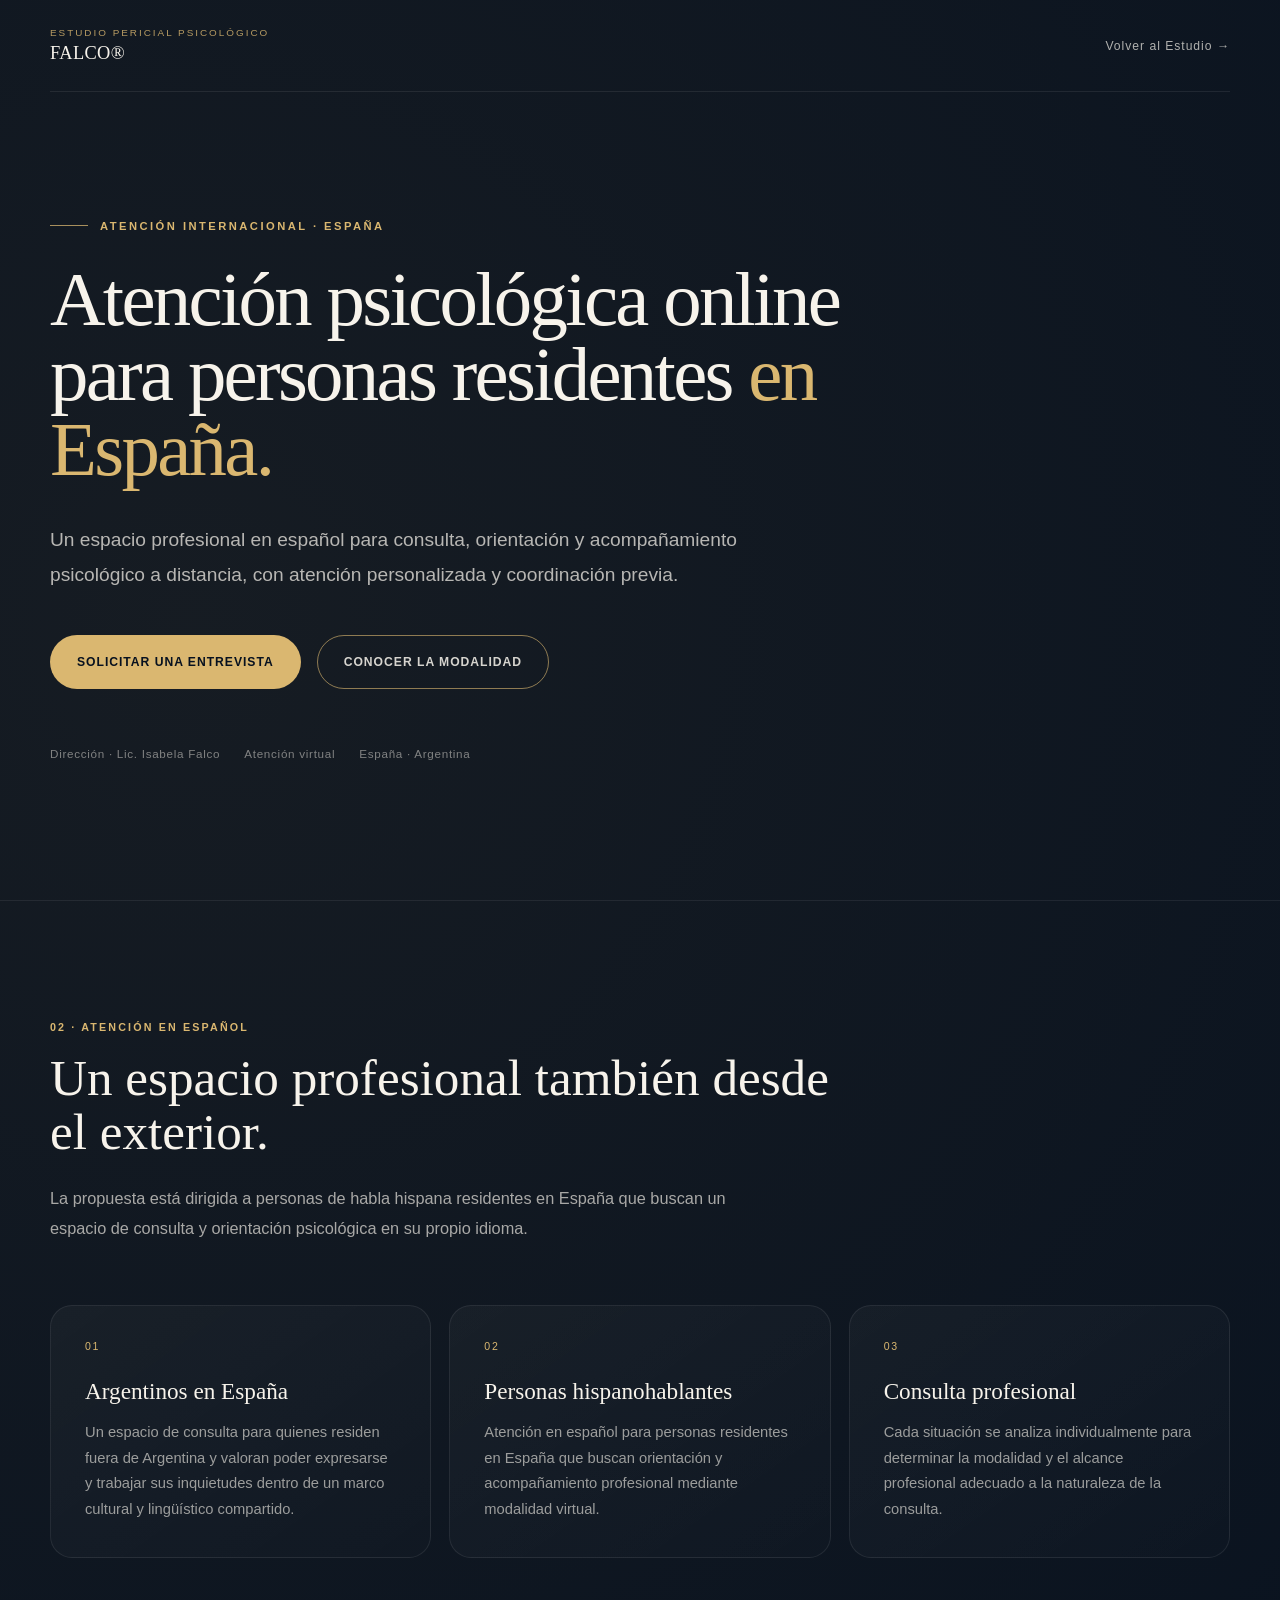
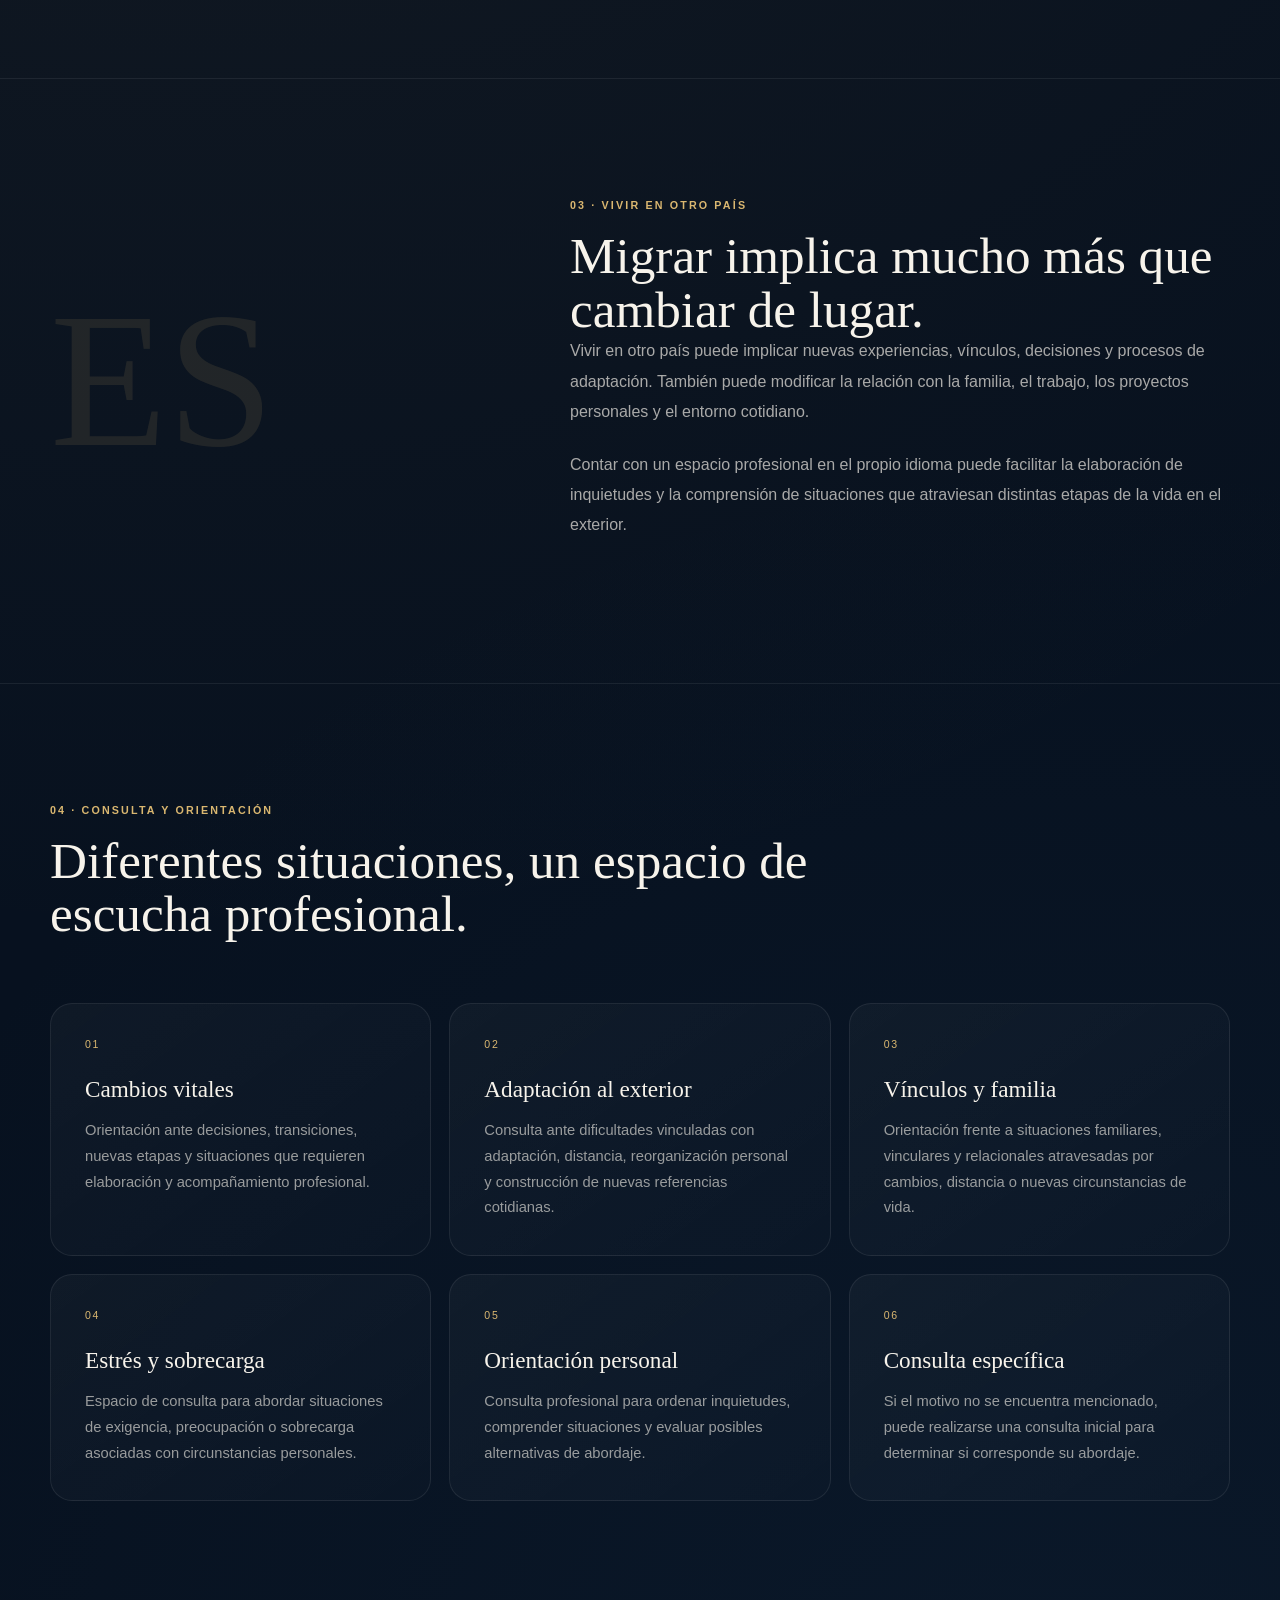
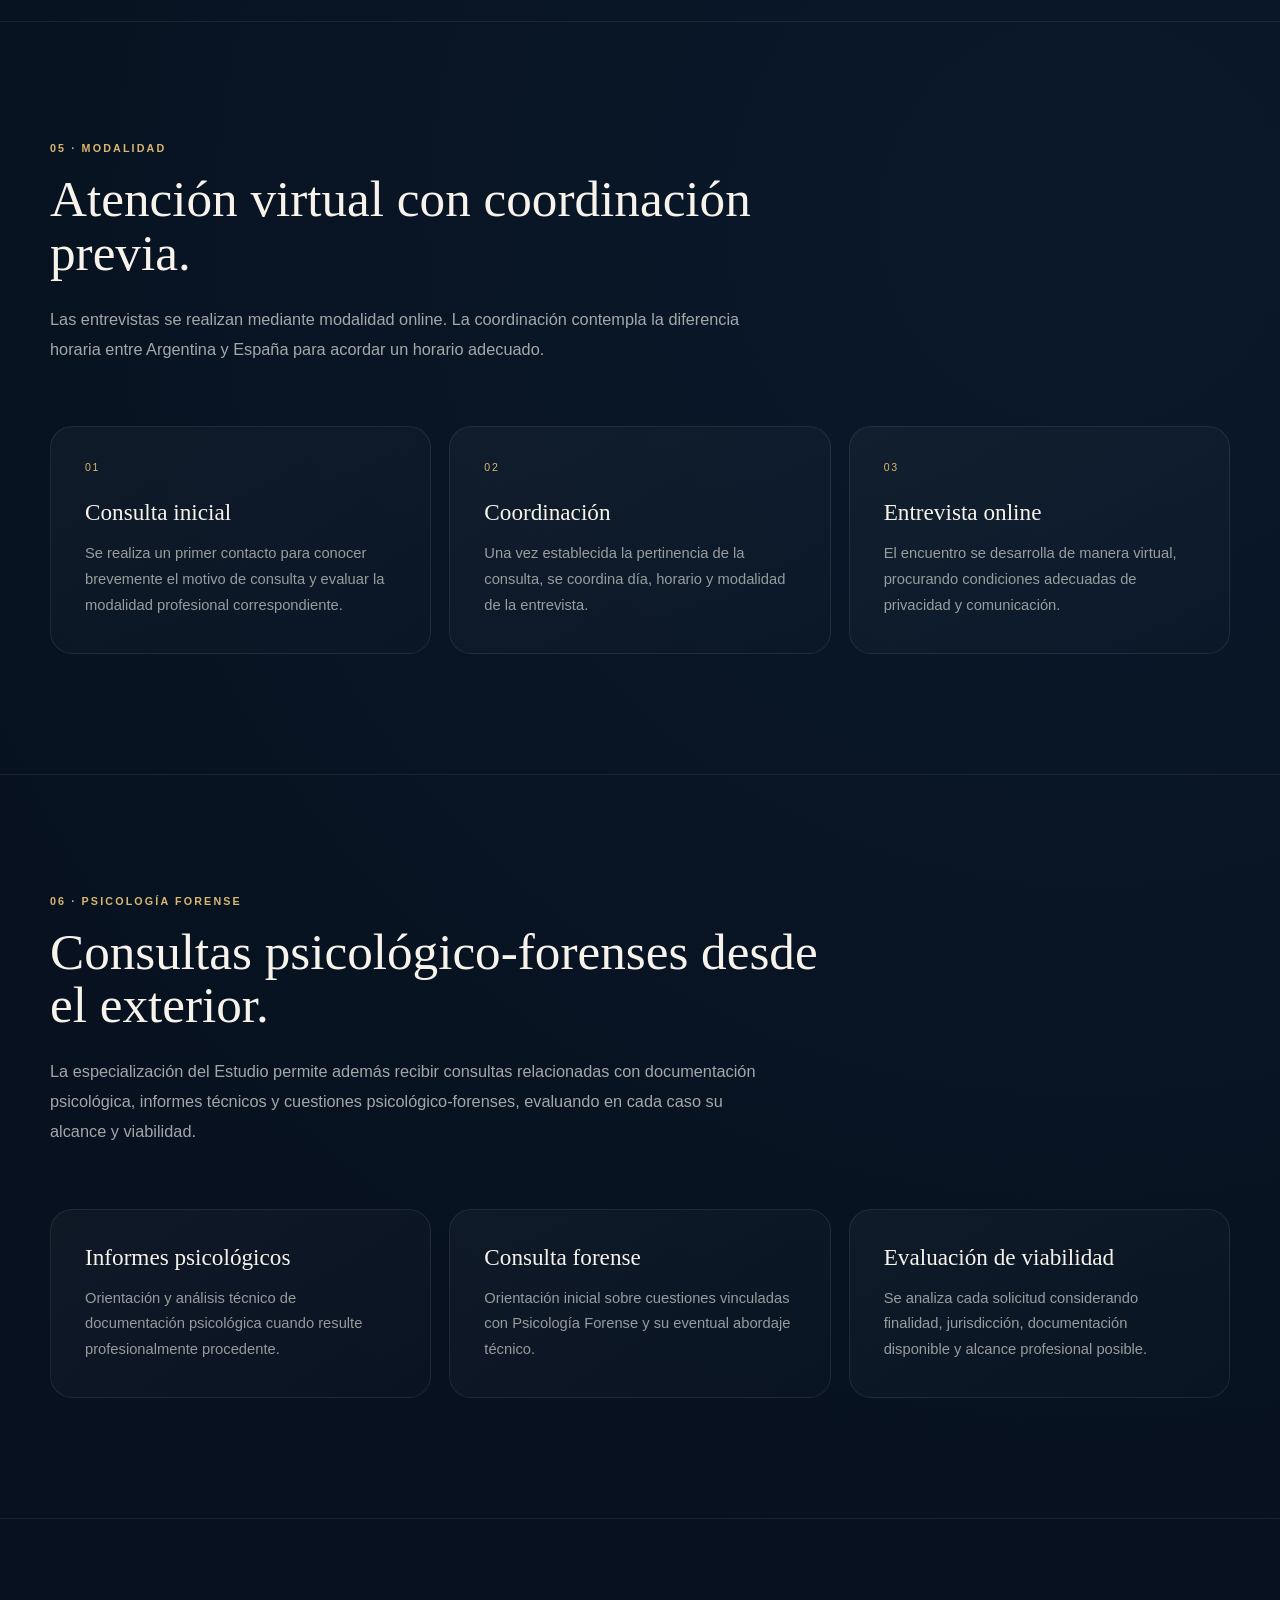
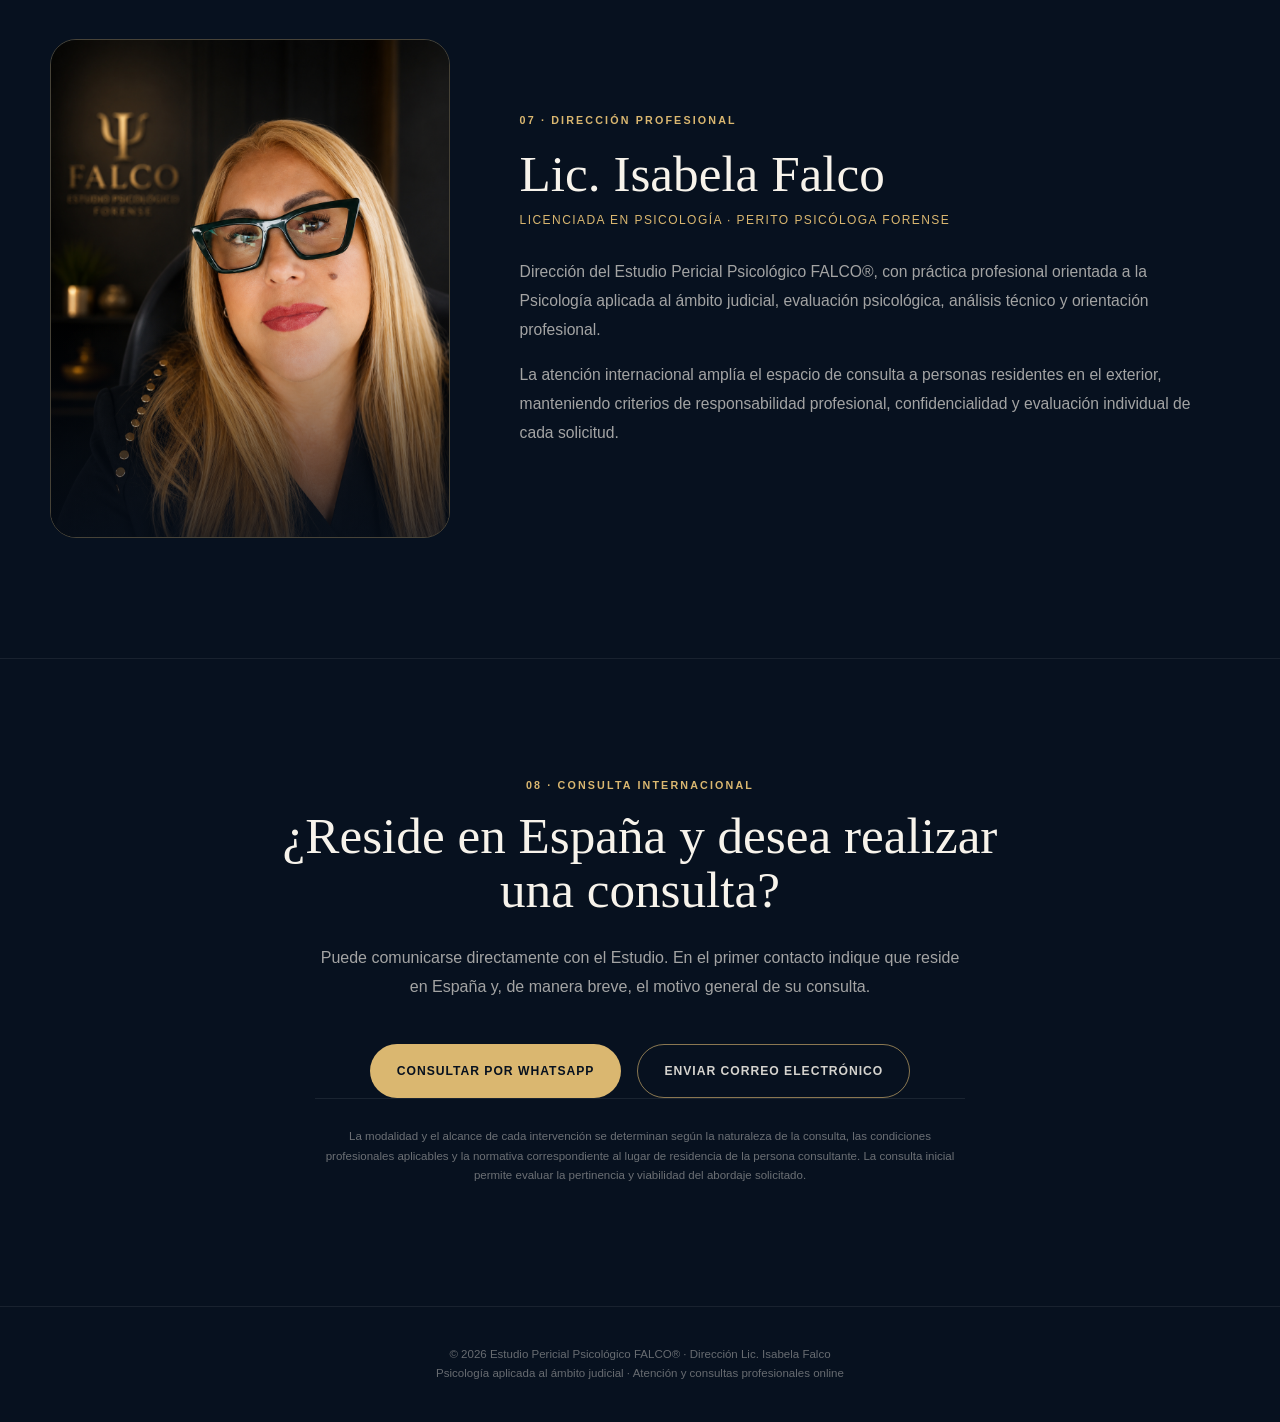
==== atencion-psicologica-online-espana.html @ bea9ab1d "Agrega landing de atencion psicologica online para España" ====
<!DOCTYPE html>
<html lang="es">
<head>

  <meta charset="UTF-8">

  <meta
    name="viewport"
    content="width=device-width, initial-scale=1.0"
  >

  <!-- =====================================================
       SEO · ATENCIÓN INTERNACIONAL ESPAÑA
  ====================================================== -->

  <title>
    Atención Psicológica Online en España | FALCO®
  </title>

  <meta
    name="description"
    content="Atención psicológica online en español para personas residentes en España. Consulta, orientación y acompañamiento profesional a distancia. Estudio Pericial Psicológico FALCO®."
  >

  <meta
    name="robots"
    content="index, follow"
  >

  <meta
    name="author"
    content="Estudio Pericial Psicológico FALCO®"
  >

  <link
    rel="canonical"
    href="https://estudiopericialpsicologico.com.ar/atencion-psicologica-online-espana.html"
  >

  <meta
    name="theme-color"
    content="#07111f"
  >


  <!-- =====================================================
       OPEN GRAPH
  ====================================================== -->

  <meta
    property="og:type"
    content="website"
  >

  <meta
    property="og:locale"
    content="es_ES"
  >

  <meta
    property="og:site_name"
    content="Estudio Pericial Psicológico FALCO®"
  >

  <meta
    property="og:title"
    content="Atención Psicológica Online en España | FALCO®"
  >

  <meta
    property="og:description"
    content="Consulta, orientación y acompañamiento psicológico online en español para personas residentes en España."
  >

  <meta
    property="og:url"
    content="https://estudiopericialpsicologico.com.ar/atencion-psicologica-online-espana.html"
  >

  <meta
    property="og:image"
    content="https://estudiopericialpsicologico.com.ar/assets/og-falco.png"
  >


  <!-- =====================================================
       FAVICON
  ====================================================== -->

  <link
    rel="icon"
    type="image/svg+xml"
    href="./favicon.svg?v=2"
  >


  <!-- =====================================================
       ESTILOS GENERALES DEL ESTUDIO
  ====================================================== -->

  <link
    rel="stylesheet"
    href="./css/estudio-falco.css"
  >


  <!-- =====================================================
       ESTILOS EXCLUSIVOS · ESPAÑA
       Luego podremos separarlos en CSS propio.
  ====================================================== -->

  <style>

    .ef-spain {
      min-height: 100vh;
      background:
        radial-gradient(
          circle at 15% 10%,
          rgba(174, 137, 72, 0.09),
          transparent 34%
        ),
        radial-gradient(
          circle at 85% 55%,
          rgba(29, 66, 103, 0.16),
          transparent 38%
        ),
        #07111f;

      color: #f3efe7;
    }


    .ef-spain__container {
      width: min(1180px, calc(100% - 80px));
      margin-inline: auto;
    }


    /* =====================================================
       NAVEGACIÓN
    ====================================================== */

    .ef-spain__nav {
      position: relative;
      z-index: 20;

      display: flex;
      align-items: center;
      justify-content: space-between;

      min-height: 92px;

      border-bottom: 1px solid rgba(255,255,255,0.08);
    }


    .ef-spain__brand {
      text-decoration: none;
      color: inherit;
    }


    .ef-spain__brand-small {
      display: block;

      margin-bottom: 5px;

      font-size: 0.62rem;
      letter-spacing: 0.2em;
      text-transform: uppercase;

      color: rgba(218,183,112,0.82);
    }


    .ef-spain__brand-name {
      font-family: "Playfair Display", Georgia, serif;
      font-size: 1.15rem;
      letter-spacing: 0.02em;

      color: #f7f3eb;
    }


    .ef-spain__back {
      font-size: 0.76rem;
      letter-spacing: 0.08em;
      text-decoration: none;

      color: rgba(247,243,235,0.7);

      transition: color 250ms ease;
    }


    .ef-spain__back:hover {
      color: #dab770;
    }


    /* =====================================================
       HERO
    ====================================================== */

    .ef-spain__hero {
      position: relative;

      display: flex;
      align-items: center;

      min-height: calc(100vh - 92px);

      padding: 90px 0 110px;

      overflow: hidden;
    }


    .ef-spain__hero-content {
      position: relative;
      z-index: 3;

      max-width: 880px;
    }


    .ef-spain__eyebrow {
      display: inline-flex;
      align-items: center;
      gap: 12px;

      margin-bottom: 30px;

      font-size: 0.7rem;
      font-weight: 600;
      letter-spacing: 0.22em;
      text-transform: uppercase;

      color: #dab770;
    }


    .ef-spain__eyebrow::before {
      content: "";

      width: 38px;
      height: 1px;

      background: rgba(218,183,112,0.75);
    }


    .ef-spain__hero h1 {
      max-width: 900px;

      margin: 0;

      font-family: "Playfair Display", Georgia, serif;
      font-size: clamp(3rem, 6vw, 6.3rem);
      font-weight: 400;
      line-height: 0.98;
      letter-spacing: -0.035em;

      color: #f7f3eb;
    }


    .ef-spain__hero h1 span {
      color: #dab770;
    }


    .ef-spain__lead {
      max-width: 690px;

      margin: 34px 0 0;

      font-size: clamp(1rem, 1.5vw, 1.2rem);
      line-height: 1.85;

      color: rgba(247,243,235,0.72);
    }


    .ef-spain__actions {
      display: flex;
      flex-wrap: wrap;
      gap: 16px;

      margin-top: 42px;
    }


    .ef-spain__button {
      display: inline-flex;
      align-items: center;
      justify-content: center;

      min-height: 54px;
      padding: 0 26px;

      border: 1px solid rgba(218,183,112,0.62);
      border-radius: 999px;

      text-decoration: none;

      font-size: 0.76rem;
      font-weight: 600;
      letter-spacing: 0.08em;
      text-transform: uppercase;

      color: #07111f;
      background: #dab770;

      transition:
        transform 250ms ease,
        background 250ms ease;
    }


    .ef-spain__button:hover {
      transform: translateY(-2px);
      background: #e5c98f;
    }


    .ef-spain__button--secondary {
      color: rgba(247,243,235,0.86);
      background: transparent;
    }


    .ef-spain__button--secondary:hover {
      color: #07111f;
      background: #dab770;
    }


    .ef-spain__hero-meta {
      display: flex;
      flex-wrap: wrap;
      gap: 24px;

      margin-top: 58px;

      font-size: 0.73rem;
      letter-spacing: 0.06em;

      color: rgba(247,243,235,0.48);
    }


    /* =====================================================
       SECCIONES
    ====================================================== */

    .ef-spain__section {
      padding: 120px 0;

      border-top: 1px solid rgba(255,255,255,0.07);
    }


    .ef-spain__section-head {
      max-width: 790px;

      margin-bottom: 62px;
    }


    .ef-spain__number {
      display: block;

      margin-bottom: 18px;

      font-size: 0.67rem;
      font-weight: 600;
      letter-spacing: 0.2em;

      color: #dab770;
    }


    .ef-spain__section h2 {
      margin: 0;

      font-family: "Playfair Display", Georgia, serif;
      font-size: clamp(2.2rem, 4vw, 4.4rem);
      font-weight: 400;
      line-height: 1.05;

      color: #f7f3eb;
    }


    .ef-spain__section-intro {
      max-width: 720px;

      margin-top: 24px;

      font-size: 1.02rem;
      line-height: 1.85;

      color: rgba(247,243,235,0.66);
    }


    /* =====================================================
       TARJETAS
    ====================================================== */

    .ef-spain__grid {
      display: grid;
      grid-template-columns: repeat(3, 1fr);
      gap: 18px;
    }


    .ef-spain__card {
      padding: 34px;

      border: 1px solid rgba(255,255,255,0.08);
      border-radius: 22px;

      background:
        linear-gradient(
          145deg,
          rgba(255,255,255,0.035),
          rgba(255,255,255,0.012)
        );
    }


    .ef-spain__card-index {
      display: block;

      margin-bottom: 26px;

      font-size: 0.66rem;
      letter-spacing: 0.16em;

      color: #dab770;
    }


    .ef-spain__card h3 {
      margin: 0 0 15px;

      font-family: "Playfair Display", Georgia, serif;
      font-size: 1.45rem;
      font-weight: 400;

      color: #f7f3eb;
    }


    .ef-spain__card p {
      margin: 0;

      font-size: 0.92rem;
      line-height: 1.75;

      color: rgba(247,243,235,0.6);
    }


    /* =====================================================
       BLOQUE MIGRACIÓN
    ====================================================== */

    .ef-spain__migration {
      display: grid;
      grid-template-columns: 0.8fr 1.2fr;
      gap: 80px;
      align-items: center;
    }


    .ef-spain__migration-mark {
      font-family: "Playfair Display", Georgia, serif;
      font-size: clamp(6rem, 15vw, 13rem);
      line-height: 0.8;

      color: rgba(218,183,112,0.11);
    }


    .ef-spain__migration-copy p {
      margin: 0 0 22px;

      font-size: 1rem;
      line-height: 1.9;

      color: rgba(247,243,235,0.67);
    }


    /* =====================================================
       DIRECCIÓN
    ====================================================== */

    .ef-spain__direction {
      display: grid;
      grid-template-columns: minmax(280px, 0.72fr) 1.28fr;
      gap: 70px;
      align-items: center;
    }


    .ef-spain__photo {
      position: relative;

      aspect-ratio: 4 / 5;

      margin: 0;

      overflow: hidden;

      border: 1px solid rgba(218,183,112,0.3);
      border-radius: 26px;
    }


    .ef-spain__photo img {
      width: 100%;
      height: 100%;

      display: block;

      object-fit: cover;
      object-position: center 30%;
    }


    .ef-spain__photo::after {
      content: "";

      position: absolute;
      inset: 0;

      background:
        linear-gradient(
          180deg,
          transparent 55%,
          rgba(7,17,31,0.7) 100%
        );

      pointer-events: none;
    }


    .ef-spain__direction-copy h3 {
      margin: 0 0 10px;

      font-family: "Playfair Display", Georgia, serif;
      font-size: clamp(2.1rem, 4vw, 3.8rem);
      font-weight: 400;

      color: #f7f3eb;
    }


    .ef-spain__role {
      margin-bottom: 30px;

      font-size: 0.75rem;
      letter-spacing: 0.12em;
      text-transform: uppercase;

      color: #dab770;
    }


    .ef-spain__direction-copy p {
      max-width: 680px;

      font-size: 0.98rem;
      line-height: 1.85;

      color: rgba(247,243,235,0.65);
    }


    /* =====================================================
       CONSULTA
    ====================================================== */

    .ef-spain__contact {
      text-align: center;
    }


    .ef-spain__contact-inner {
      max-width: 800px;
      margin-inline: auto;
    }


    .ef-spain__contact h2 {
      margin-bottom: 26px;
    }


    .ef-spain__contact p {
      max-width: 650px;

      margin: 0 auto;

      font-size: 1rem;
      line-height: 1.85;

      color: rgba(247,243,235,0.65);
    }


    .ef-spain__contact .ef-spain__actions {
      justify-content: center;
    }


    .ef-spain__notice {
      max-width: 760px;

      margin: 60px auto 0;
      padding-top: 28px;

      border-top: 1px solid rgba(255,255,255,0.08);

      font-size: 0.72rem !important;
      line-height: 1.7 !important;

      color: rgba(247,243,235,0.42) !important;
    }


    /* =====================================================
       FOOTER
    ====================================================== */

    .ef-spain__footer {
      padding: 38px 0;

      border-top: 1px solid rgba(255,255,255,0.07);

      text-align: center;

      font-size: 0.72rem;
      line-height: 1.7;

      color: rgba(247,243,235,0.4);
    }


    /* =====================================================
       RESPONSIVE
    ====================================================== */

    @media (max-width: 900px) {

      .ef-spain__container {
        width: min(100% - 42px, 1180px);
      }


      .ef-spain__grid {
        grid-template-columns: 1fr;
      }


      .ef-spain__migration,
      .ef-spain__direction {
        grid-template-columns: 1fr;
        gap: 44px;
      }


      .ef-spain__migration-mark {
        display: none;
      }


      .ef-spain__photo {
        width: min(100%, 480px);
      }

    }


    @media (max-width: 600px) {

      .ef-spain__container {
        width: min(100% - 30px, 1180px);
      }


      .ef-spain__nav {
        min-height: 78px;
      }


      .ef-spain__brand-small {
        font-size: 0.52rem;
      }


      .ef-spain__brand-name {
        font-size: 0.92rem;
      }


      .ef-spain__back {
        font-size: 0.66rem;
      }


      .ef-spain__hero {
        min-height: auto;
        padding: 90px 0 100px;
      }


      .ef-spain__hero h1 {
        font-size: clamp(2.8rem, 14vw, 4.6rem);
      }


      .ef-spain__section {
        padding: 90px 0;
      }


      .ef-spain__card {
        padding: 28px;
      }


      .ef-spain__actions {
        flex-direction: column;
      }


      .ef-spain__button {
        width: 100%;
      }

    }

  </style>

</head>


<body>

<div class="ef-spain">


  <!-- =====================================================
       NAVEGACIÓN
  ====================================================== -->

  <div class="ef-spain__container">

    <nav
      class="ef-spain__nav"
      aria-label="Navegación atención internacional España"
    >

      <a
        href="./index.html"
        class="ef-spain__brand"
      >
        <span class="ef-spain__brand-small">
          Estudio Pericial Psicológico
        </span>

        <span class="ef-spain__brand-name">
          FALCO®
        </span>
      </a>


      <a
        href="./index.html"
        class="ef-spain__back"
      >
        Volver al Estudio →
      </a>

    </nav>

  </div>


  <!-- =====================================================
       01 · HERO
  ====================================================== -->

  <header class="ef-spain__hero">

    <div class="ef-spain__container">

      <div class="ef-spain__hero-content">

        <div class="ef-spain__eyebrow">
          Atención internacional · España
        </div>


        <h1>
          Atención psicológica online
          para personas residentes
          <span>en España.</span>
        </h1>


        <p class="ef-spain__lead">
          Un espacio profesional en español para consulta,
          orientación y acompañamiento psicológico a distancia,
          con atención personalizada y coordinación previa.
        </p>


        <div class="ef-spain__actions">

          <a
            href="https://wa.me/5491132049521?text=Hola,%20quisiera%20realizar%20una%20consulta%20por%20atención%20psicológica%20online%20desde%20España."
            target="_blank"
            rel="noopener noreferrer"
            class="ef-spain__button"
          >
            Solicitar una entrevista
          </a>


          <a
            href="#modalidad"
            class="ef-spain__button ef-spain__button--secondary"
          >
            Conocer la modalidad
          </a>

        </div>


        <div class="ef-spain__hero-meta">

          <span>
            Dirección · Lic. Isabela Falco
          </span>

          <span>
            Atención virtual
          </span>

          <span>
            España · Argentina
          </span>

        </div>

      </div>

    </div>

  </header>


  <!-- =====================================================
       02 · A QUIÉN ESTÁ DIRIGIDO
  ====================================================== -->

  <section class="ef-spain__section">

    <div class="ef-spain__container">

      <div class="ef-spain__section-head">

        <span class="ef-spain__number">
          02 · ATENCIÓN EN ESPAÑOL
        </span>

        <h2>
          Un espacio profesional
          también desde el exterior.
        </h2>

        <p class="ef-spain__section-intro">
          La propuesta está dirigida a personas de habla hispana
          residentes en España que buscan un espacio de consulta
          y orientación psicológica en su propio idioma.
        </p>

      </div>


      <div class="ef-spain__grid">

        <article class="ef-spain__card">

          <span class="ef-spain__card-index">
            01
          </span>

          <h3>
            Argentinos en España
          </h3>

          <p>
            Un espacio de consulta para quienes residen fuera
            de Argentina y valoran poder expresarse y trabajar
            sus inquietudes dentro de un marco cultural y
            lingüístico compartido.
          </p>

        </article>


        <article class="ef-spain__card">

          <span class="ef-spain__card-index">
            02
          </span>

          <h3>
            Personas hispanohablantes
          </h3>

          <p>
            Atención en español para personas residentes
            en España que buscan orientación y acompañamiento
            profesional mediante modalidad virtual.
          </p>

        </article>


        <article class="ef-spain__card">

          <span class="ef-spain__card-index">
            03
          </span>

          <h3>
            Consulta profesional
          </h3>

          <p>
            Cada situación se analiza individualmente para
            determinar la modalidad y el alcance profesional
            adecuado a la naturaleza de la consulta.
          </p>

        </article>

      </div>

    </div>

  </section>


  <!-- =====================================================
       03 · MIGRACIÓN Y CAMBIOS VITALES
  ====================================================== -->

  <section class="ef-spain__section">

    <div class="ef-spain__container">

      <div class="ef-spain__migration">

        <div
          class="ef-spain__migration-mark"
          aria-hidden="true"
        >
          ES
        </div>


        <div class="ef-spain__migration-copy">

          <span class="ef-spain__number">
            03 · VIVIR EN OTRO PAÍS
          </span>

          <h2>
            Migrar implica
            mucho más que cambiar de lugar.
          </h2>

          <p>
            Vivir en otro país puede implicar nuevas experiencias,
            vínculos, decisiones y procesos de adaptación.
            También puede modificar la relación con la familia,
            el trabajo, los proyectos personales y el entorno cotidiano.
          </p>

          <p>
            Contar con un espacio profesional en el propio idioma
            puede facilitar la elaboración de inquietudes y la
            comprensión de situaciones que atraviesan distintas
            etapas de la vida en el exterior.
          </p>

        </div>

      </div>

    </div>

  </section>


  <!-- =====================================================
       04 · MOTIVOS DE CONSULTA
  ====================================================== -->

  <section class="ef-spain__section">

    <div class="ef-spain__container">

      <div class="ef-spain__section-head">

        <span class="ef-spain__number">
          04 · CONSULTA Y ORIENTACIÓN
        </span>

        <h2>
          Diferentes situaciones,
          un espacio de escucha profesional.
        </h2>

      </div>


      <div class="ef-spain__grid">

        <article class="ef-spain__card">
          <span class="ef-spain__card-index">01</span>

          <h3>
            Cambios vitales
          </h3>

          <p>
            Orientación ante decisiones, transiciones,
            nuevas etapas y situaciones que requieren
            elaboración y acompañamiento profesional.
          </p>
        </article>


        <article class="ef-spain__card">
          <span class="ef-spain__card-index">02</span>

          <h3>
            Adaptación al exterior
          </h3>

          <p>
            Consulta ante dificultades vinculadas con
            adaptación, distancia, reorganización personal
            y construcción de nuevas referencias cotidianas.
          </p>
        </article>


        <article class="ef-spain__card">
          <span class="ef-spain__card-index">03</span>

          <h3>
            Vínculos y familia
          </h3>

          <p>
            Orientación frente a situaciones familiares,
            vinculares y relacionales atravesadas por cambios,
            distancia o nuevas circunstancias de vida.
          </p>
        </article>


        <article class="ef-spain__card">
          <span class="ef-spain__card-index">04</span>

          <h3>
            Estrés y sobrecarga
          </h3>

          <p>
            Espacio de consulta para abordar situaciones
            de exigencia, preocupación o sobrecarga
            asociadas con circunstancias personales.
          </p>
        </article>


        <article class="ef-spain__card">
          <span class="ef-spain__card-index">05</span>

          <h3>
            Orientación personal
          </h3>

          <p>
            Consulta profesional para ordenar inquietudes,
            comprender situaciones y evaluar posibles
            alternativas de abordaje.
          </p>
        </article>


        <article class="ef-spain__card">
          <span class="ef-spain__card-index">06</span>

          <h3>
            Consulta específica
          </h3>

          <p>
            Si el motivo no se encuentra mencionado,
            puede realizarse una consulta inicial para
            determinar si corresponde su abordaje.
          </p>
        </article>

      </div>

    </div>

  </section>


  <!-- =====================================================
       05 · MODALIDAD
  ====================================================== -->

  <section
    class="ef-spain__section"
    id="modalidad"
  >

    <div class="ef-spain__container">

      <div class="ef-spain__section-head">

        <span class="ef-spain__number">
          05 · MODALIDAD
        </span>

        <h2>
          Atención virtual
          con coordinación previa.
        </h2>

        <p class="ef-spain__section-intro">
          Las entrevistas se realizan mediante modalidad online.
          La coordinación contempla la diferencia horaria entre
          Argentina y España para acordar un horario adecuado.
        </p>

      </div>


      <div class="ef-spain__grid">

        <article class="ef-spain__card">

          <span class="ef-spain__card-index">
            01
          </span>

          <h3>
            Consulta inicial
          </h3>

          <p>
            Se realiza un primer contacto para conocer
            brevemente el motivo de consulta y evaluar
            la modalidad profesional correspondiente.
          </p>

        </article>


        <article class="ef-spain__card">

          <span class="ef-spain__card-index">
            02
          </span>

          <h3>
            Coordinación
          </h3>

          <p>
            Una vez establecida la pertinencia de la consulta,
            se coordina día, horario y modalidad de la entrevista.
          </p>

        </article>


        <article class="ef-spain__card">

          <span class="ef-spain__card-index">
            03
          </span>

          <h3>
            Entrevista online
          </h3>

          <p>
            El encuentro se desarrolla de manera virtual,
            procurando condiciones adecuadas de privacidad
            y comunicación.
          </p>

        </article>

      </div>

    </div>

  </section>


  <!-- =====================================================
       06 · PSICOLOGÍA FORENSE
  ====================================================== -->

  <section class="ef-spain__section">

    <div class="ef-spain__container">

      <div class="ef-spain__section-head">

        <span class="ef-spain__number">
          06 · PSICOLOGÍA FORENSE
        </span>

        <h2>
          Consultas psicológico-forenses
          desde el exterior.
        </h2>

        <p class="ef-spain__section-intro">
          La especialización del Estudio permite además recibir
          consultas relacionadas con documentación psicológica,
          informes técnicos y cuestiones psicológico-forenses,
          evaluando en cada caso su alcance y viabilidad.
        </p>

      </div>


      <div class="ef-spain__grid">

        <article class="ef-spain__card">
          <h3>
            Informes psicológicos
          </h3>

          <p>
            Orientación y análisis técnico de documentación
            psicológica cuando resulte profesionalmente procedente.
          </p>
        </article>


        <article class="ef-spain__card">
          <h3>
            Consulta forense
          </h3>

          <p>
            Orientación inicial sobre cuestiones vinculadas
            con Psicología Forense y su eventual abordaje técnico.
          </p>
        </article>


        <article class="ef-spain__card">
          <h3>
            Evaluación de viabilidad
          </h3>

          <p>
            Se analiza cada solicitud considerando finalidad,
            jurisdicción, documentación disponible y alcance
            profesional posible.
          </p>
        </article>

      </div>

    </div>

  </section>


  <!-- =====================================================
       07 · DIRECCIÓN
  ====================================================== -->

  <section class="ef-spain__section">

    <div class="ef-spain__container">

      <div class="ef-spain__direction">

        <figure class="ef-spain__photo">

          <img
            src="./assets/isabela-falco-direccion.jpg"
            alt="Lic. Isabela Falco, Dirección del Estudio Pericial Psicológico FALCO"
            loading="lazy"
            decoding="async"
          >

        </figure>


        <div class="ef-spain__direction-copy">

          <span class="ef-spain__number">
            07 · DIRECCIÓN PROFESIONAL
          </span>

          <h3>
            Lic. Isabela Falco
          </h3>

          <div class="ef-spain__role">
            Licenciada en Psicología · Perito Psicóloga Forense
          </div>

          <p>
            Dirección del Estudio Pericial Psicológico FALCO®,
            con práctica profesional orientada a la Psicología
            aplicada al ámbito judicial, evaluación psicológica,
            análisis técnico y orientación profesional.
          </p>

          <p>
            La atención internacional amplía el espacio de consulta
            a personas residentes en el exterior, manteniendo
            criterios de responsabilidad profesional, confidencialidad
            y evaluación individual de cada solicitud.
          </p>

        </div>

      </div>

    </div>

  </section>


  <!-- =====================================================
       08 · CONTACTO
  ====================================================== -->

  <section class="ef-spain__section ef-spain__contact">

    <div class="ef-spain__container">

      <div class="ef-spain__contact-inner">

        <span class="ef-spain__number">
          08 · CONSULTA INTERNACIONAL
        </span>

        <h2>
          ¿Reside en España
          y desea realizar una consulta?
        </h2>

        <p>
          Puede comunicarse directamente con el Estudio.
          En el primer contacto indique que reside en España
          y, de manera breve, el motivo general de su consulta.
        </p>


        <div class="ef-spain__actions">

          <a
            href="https://wa.me/5491132049521?text=Hola,%20resido%20en%20España%20y%20quisiera%20realizar%20una%20consulta."
            target="_blank"
            rel="noopener noreferrer"
            class="ef-spain__button"
          >
            Consultar por WhatsApp
          </a>


          <a
            href="mailto:estudiopericialpsicologico@gmail.com?subject=Consulta%20internacional%20desde%20España"
            class="ef-spain__button ef-spain__button--secondary"
          >
            Enviar correo electrónico
          </a>

        </div>


        <p class="ef-spain__notice">
          La modalidad y el alcance de cada intervención se determinan
          según la naturaleza de la consulta, las condiciones profesionales
          aplicables y la normativa correspondiente al lugar de residencia
          de la persona consultante. La consulta inicial permite evaluar
          la pertinencia y viabilidad del abordaje solicitado.
        </p>

      </div>

    </div>

  </section>


  <!-- =====================================================
       FOOTER
  ====================================================== -->

  <footer class="ef-spain__footer">

    <div class="ef-spain__container">

      © 2026 Estudio Pericial Psicológico FALCO® ·
      Dirección Lic. Isabela Falco
      <br>

      Psicología aplicada al ámbito judicial ·
      Atención y consultas profesionales online

    </div>

  </footer>


</div>

</body>
</html>
---- css/estudio-falco.css ----
:root {
    --bg: #07111f;
    --bg-deep: #030811;
    --surface: rgba(255, 255, 255, 0.035);
    --surface-strong: rgba(255, 255, 255, 0.06);
    --text: #f3f4f6;
    --muted: #aab3c2;
    --muted-soft: #7f8a9b;
    --gold: #c8a96b;
    --gold-soft: #e3c98f;
    --line: rgba(200, 169, 107, 0.22);
    --line-soft: rgba(255, 255, 255, 0.08);
    --shadow: 0 24px 70px rgba(0, 0, 0, 0.34);
    --max: 1280px;
    --serif: Georgia, "Times New Roman", serif;
    --sans: Inter, Arial, Helvetica, sans-serif;
  }
  
  * {
    box-sizing: border-box;
  }
  
  html {
    scroll-behavior: smooth;
    background: var(--bg-deep);
  }
  
  body {
    margin: 0;
    min-height: 100%;
    background:
      radial-gradient(circle at top left, rgba(29, 54, 89, 0.25), transparent 34%),
      linear-gradient(180deg, #08121f 0%, #07111f 42%, #040a13 100%);
    color: var(--text);
    font-family: var(--sans);
    overflow-x: hidden;
  }
  
  body.is-menu-open {
    overflow: hidden;
  }
  
  a {
    color: inherit;
    text-decoration: none;
  }
  
  button,
  input,
  textarea,
  select {
    font: inherit;
  }
  
  img {
    display: block;
    max-width: 100%;
  }
  
  /* =========================================================
     HEADER
  ========================================================= */
  
  .ef-header {
    position: fixed;
    inset: 0 0 auto 0;
    z-index: 80;
    display: flex;
    align-items: center;
    justify-content: space-between;
    gap: 24px;
    padding: 24px 40px;
    transition:
      background 0.35s ease,
      border-color 0.35s ease,
      backdrop-filter 0.35s ease;
  }
  
  .ef-header.is-scrolled {
    background: rgba(4, 10, 19, 0.68);
    backdrop-filter: blur(18px);
    border-bottom: 1px solid rgba(255, 255, 255, 0.06);
  }
  
  .ef-brand {
    display: inline-flex;
    flex-direction: column;
    gap: 3px;
  }
  
  .ef-brand__name {
    font-family: var(--serif);
    font-size: 24px;
    letter-spacing: 0.08em;
    color: var(--gold-soft);
  }
  
  .ef-brand__descriptor {
    font-size: 10px;
    letter-spacing: 0.22em;
    text-transform: uppercase;
    color: rgba(255, 255, 255, 0.58);
  }
  
  .ef-header__actions {
    display: flex;
    align-items: center;
    gap: 28px;
  }
  
  .ef-site-link {
    display: inline-flex;
    align-items: center;
    gap: 10px;
    font-size: 13px;
    letter-spacing: 0.08em;
    color: rgba(255, 255, 255, 0.82);
    transition: color 0.25s ease;
  }
  
  .ef-site-link:hover {
    color: var(--gold-soft);
  }
  
  .ef-menu-button {
    border: 0;
    background: transparent;
    color: var(--text);
    display: inline-flex;
    align-items: center;
    gap: 13px;
    cursor: pointer;
    padding: 0;
  }
  
  .ef-menu-button__label {
    font-size: 12px;
    letter-spacing: 0.18em;
    text-transform: uppercase;
  }
  
  .ef-menu-button__icon {
    width: 28px;
    height: 18px;
    display: flex;
    flex-direction: column;
    justify-content: center;
    gap: 7px;
  }
  
  .ef-menu-button__icon span {
    display: block;
    width: 100%;
    height: 1px;
    background: var(--gold-soft);
    transition: transform 0.35s ease, opacity 0.35s ease;
  }
  
  .ef-menu-button[aria-expanded="true"] .ef-menu-button__icon span:first-child {
    transform: translateY(4px) rotate(45deg);
  }
  
  .ef-menu-button[aria-expanded="true"] .ef-menu-button__icon span:last-child {
    transform: translateY(-4px) rotate(-45deg);
  }
  
  /* =========================================================
     FULLSCREEN MENU
  ========================================================= */
  
  .ef-menu {
    position: fixed;
    inset: 0;
    z-index: 70;
    pointer-events: none;
    opacity: 0;
    visibility: hidden;
    transition: opacity 0.35s ease, visibility 0.35s ease;
  }
  
  .ef-menu.is-open {
    pointer-events: auto;
    opacity: 1;
    visibility: visible;
  }
  
  .ef-menu__backdrop {
    position: absolute;
    inset: 0;
    background:
      radial-gradient(circle at 70% 20%, rgba(200, 169, 107, 0.08), transparent 28%),
      rgba(3, 8, 17, 0.97);
    backdrop-filter: blur(16px);
  }
  
 .ef-menu__content {
  position: relative;
  z-index: 2;
  width: min(1180px, calc(100% - 80px));
  min-height: 100%;
  margin: 0 auto;

  display: flex;
  flex-direction: column;
  justify-content: flex-start;

  padding: 125px 0 50px;

  box-sizing: border-box;


  max-height: 100vh;
  max-height: 100svh;

  overflow-y: auto;
  overscroll-behavior: contain;

  scrollbar-width: thin;
  scrollbar-color:
    rgba(200, 169, 107, 0.35)
    transparent;
}

.ef-menu__content::-webkit-scrollbar {
  width: 5px;
}

.ef-menu__content::-webkit-scrollbar-track {
  background: transparent;
}

.ef-menu__content::-webkit-scrollbar-thumb {
  background: rgba(200, 169, 107, 0.28);
  border-radius: 20px;
}

.ef-menu__content::-webkit-scrollbar-thumb:hover {
  background: rgba(200, 169, 107, 0.5);
}

  
  .ef-menu__eyebrow {
    margin-bottom: 36px;
    font-size: 11px;
    text-transform: uppercase;
    letter-spacing: 0.26em;
    color: var(--gold-soft);
  }
  
  .ef-menu__nav {
    display: grid;
    grid-template-columns: repeat(2, minmax(0, 1fr));
    column-gap: 60px;
    row-gap: 6px;
  }
  
  .ef-menu__nav a {
    position: relative;
    padding: 13px 0 14px;
    border-bottom: 1px solid rgba(255, 255, 255, 0.08);
    font-family: var(--serif);
    font-size: clamp(25px, 3vw, 42px);
    color: rgba(255, 255, 255, 0.9);
    transition: color 0.25s ease, padding-left 0.25s ease;
  }
  
  .ef-menu__nav a:hover {
    color: var(--gold-soft);
    padding-left: 12px;
  }
  
  .ef-menu__footer {
    margin-top: 42px;
    padding-top: 24px;
  }
  
  .ef-menu__footer a {
    display: inline-flex;
    align-items: center;
    gap: 12px;
    color: rgba(255, 255, 255, 0.72);
    font-size: 14px;
  }
  
  .ef-menu__footer a:hover {
    color: var(--gold-soft);
  }
  
  /* =========================================================
     HERO
  ========================================================= */
  
  .ef-hero {
    position: relative;
    min-height: 100vh;
    min-height: 100svh;
    display: grid;
    place-items: center;
    overflow: hidden;
    isolation: isolate;
    padding: 150px 32px 90px;
    border-bottom: 1px solid rgba(255, 255, 255, 0.05);
  }
  
  .ef-hero::before {
    content: "";
    position: absolute;
    inset: 0;
    z-index: -5;
    background:
      linear-gradient(
        90deg,
        rgba(255, 255, 255, 0.015) 1px,
        transparent 1px
      ),
      linear-gradient(
        rgba(255, 255, 255, 0.012) 1px,
        transparent 1px
      );
    background-size: 82px 82px;
    mask-image: linear-gradient(to bottom, transparent, black 20%, black 78%, transparent);
  }
  
  .ef-hero__atmosphere {
    position: absolute;
    inset: 0;
    z-index: -4;
    overflow: hidden;
  }
  
  .ef-hero__glow {
    position: absolute;
    border-radius: 50%;
    filter: blur(70px);
    opacity: 0.4;
  }
  
  .ef-hero__glow--one {
    width: 620px;
    height: 620px;
    top: -170px;
    right: -170px;
    background: rgba(200, 169, 107, 0.13);
  }
  
  .ef-hero__glow--two {
    width: 560px;
    height: 560px;
    bottom: -260px;
    left: -180px;
    background: rgba(37, 73, 121, 0.22);
  }
  
  .ef-hero__grain {
    position: absolute;
    inset: -20%;
    opacity: 0.045;
    background-image:
      radial-gradient(circle at 10% 20%, #fff 0 0.7px, transparent 0.8px),
      radial-gradient(circle at 70% 40%, #fff 0 0.7px, transparent 0.8px),
      radial-gradient(circle at 35% 80%, #fff 0 0.7px, transparent 0.8px);
    background-size: 11px 11px, 13px 13px, 17px 17px;
    animation: efGrain 10s steps(8) infinite;
  }
  
  @keyframes efGrain {
    0%   { transform: translate3d(0, 0, 0); }
    20%  { transform: translate3d(-2%, 1%, 0); }
    40%  { transform: translate3d(1%, -1%, 0); }
    60%  { transform: translate3d(2%, 2%, 0); }
    80%  { transform: translate3d(-1%, -2%, 0); }
    100% { transform: translate3d(0, 0, 0); }
  }
  
  .ef-hero__line {
    position: absolute;
    top: 0;
    left: 50%;
    width: 1px;
    height: 22vh;
    background: linear-gradient(to bottom, transparent, rgba(200, 169, 107, 0.65), transparent);
    opacity: 0.65;
  }
  
  .ef-hero__content {
    width: min(1100px, 100%);
    margin: 0 auto;
    text-align: center;
  }
  
  .ef-hero__eyebrow {
    margin: 0 0 22px;
    text-transform: uppercase;
    letter-spacing: 0.36em;
    font-size: 12px;
    color: var(--gold-soft);
  }
  
  .ef-hero__title {
    margin: 0;
    display: inline-flex;
    align-items: flex-start;
    justify-content: center;
    gap: 10px;
    font-family: var(--serif);
    font-weight: 400;
    line-height: 0.86;
  }
  
  .ef-hero__title-main {
    display: block;
    font-size: clamp(78px, 14vw, 190px);
    letter-spacing: 0.055em;
    text-shadow: 0 18px 70px rgba(0, 0, 0, 0.28);
  }
  
  .ef-hero__registered {
    margin-top: 12px;
    font-family: var(--sans);
    font-size: clamp(14px, 2vw, 22px);
    color: var(--gold-soft);
  }
  
  .ef-hero__statement {
    margin: 28px auto 0;
    max-width: 720px;
    font-family: var(--serif);
    font-size: clamp(23px, 3.2vw, 39px);
    font-weight: 400;
    line-height: 1.25;
    color: rgba(255, 255, 255, 0.94);
  }
  
  .ef-hero__direction {
    margin: 36px auto 0;
    display: flex;
    flex-direction: column;
    align-items: center;
    gap: 6px;
  }
  
  .ef-hero__direction-label {
    font-size: 10px;
    text-transform: uppercase;
    letter-spacing: 0.27em;
    color: var(--muted-soft);
  }
  
  .ef-hero__direction-name {
    font-family: var(--serif);
    font-size: 19px;
    font-weight: 400;
    color: var(--gold-soft);
  }
  
  .ef-hero__direction-role {
    font-size: 12px;
    letter-spacing: 0.08em;
    color: rgba(255, 255, 255, 0.62);
  }
  
  .ef-hero__actions {
    margin-top: 46px;
    display: flex;
    align-items: center;
    justify-content: center;
    gap: 14px;
    flex-wrap: wrap;
  }
  
  .ef-button {
    min-height: 52px;
    display: inline-flex;
    align-items: center;
    justify-content: center;
    gap: 14px;
    padding: 0 24px;
    border: 1px solid transparent;
    font-size: 11px;
    text-transform: uppercase;
    letter-spacing: 0.17em;
    transition:
      transform 0.25s ease,
      background 0.25s ease,
      border-color 0.25s ease,
      color 0.25s ease;
  }
  
  .ef-button:hover {
    transform: translateY(-2px);
  }
  
  .ef-button--primary {
    background: var(--gold);
    color: #08101b;
    border-color: var(--gold);
  }
  
  .ef-button--primary:hover {
    background: var(--gold-soft);
    border-color: var(--gold-soft);
  }
  
  .ef-button--ghost {
    border-color: rgba(255, 255, 255, 0.17);
    background: rgba(255, 255, 255, 0.025);
    color: rgba(255, 255, 255, 0.86);
  }
  
  .ef-button--ghost:hover {
    border-color: rgba(200, 169, 107, 0.5);
    color: var(--gold-soft);
  }
  
  .ef-hero__scroll {
    position: absolute;
    right: 40px;
    bottom: 34px;
    display: flex;
    align-items: center;
    gap: 13px;
    transform: rotate(90deg);
    transform-origin: right center;
    color: rgba(255, 255, 255, 0.35);
    font-size: 9px;
    text-transform: uppercase;
    letter-spacing: 0.25em;
  }
  
  .ef-hero__scroll-line {
    width: 54px;
    height: 1px;
    background: linear-gradient(to right, rgba(200, 169, 107, 0.2), var(--gold-soft));
  }
  
  /* reveal inicial */
  
  .ef-reveal {
    opacity: 0;
    transform: translateY(18px);
    animation: efReveal 1s ease forwards;
  }
  
  .ef-hero__eyebrow.ef-reveal {
    animation-delay: 0.18s;
  }
  
  .ef-hero__title-main.ef-reveal {
    animation-delay: 0.42s;
  }
  
  .ef-hero__registered.ef-reveal {
    animation-delay: 0.62s;
  }
  
  .ef-hero__statement.ef-reveal {
    animation-delay: 0.78s;
  }
  
  .ef-hero__direction.ef-reveal {
    animation-delay: 1.02s;
  }
  
  .ef-hero__actions.ef-reveal {
    animation-delay: 1.2s;
  }
  
  @keyframes efReveal {
    to {
      opacity: 1;
      transform: translateY(0);
    }
  }
  
  /* =========================================================
     SHARED SECTIONS
  ========================================================= */
  
  .ef-section-shell {
    width: min(var(--max), calc(100% - 80px));
    margin: 0 auto;
  }
  
  .ef-section-number {
    display: inline-block;
    min-width: 44px;
    color: var(--gold-soft);
    font-size: 10px;
    letter-spacing: 0.2em;
  }
  
  .ef-section-kicker {
    margin: 0;
    color: var(--muted-soft);
    font-size: 11px;
    text-transform: uppercase;
    letter-spacing: 0.26em;
  }
  
  /* =========================================================
     INTRO
  ========================================================= */
  
  .ef-intro {
    position: relative;
    padding: 150px 0 160px;
    background:
      linear-gradient(180deg, rgba(255, 255, 255, 0.012), transparent 28%),
      #07111f;
  }
  
  .ef-intro::before {
    content: "";
    position: absolute;
    inset: 0 auto 0 50%;
    width: 1px;
    background: linear-gradient(to bottom, transparent, rgba(255, 255, 255, 0.06), transparent);
  }
  
  .ef-intro .ef-section-shell {
    display: grid;
    grid-template-columns: 0.8fr 2fr;
    gap: 90px;
  }
  
  .ef-intro__heading {
    display: flex;
    align-items: baseline;
    gap: 16px;
    padding-top: 11px;
  }
  
  .ef-intro__content {
    max-width: 900px;
  }
  
  .ef-intro__lead {
    margin: 0;
    font-family: var(--serif);
    font-size: clamp(31px, 4vw, 58px);
    line-height: 1.13;
    color: rgba(255, 255, 255, 0.95);
  }
  
  .ef-intro__lead strong {
    font-weight: 400;
    color: var(--gold-soft);
  }
  
  .ef-intro__statement {
    margin: 82px 0 58px;
    display: flex;
    flex-direction: column;
    gap: 2px;
  }
  
  .ef-intro__statement span {
    font-family: var(--serif);
    font-size: clamp(46px, 7.4vw, 104px);
    line-height: 0.98;
    letter-spacing: -0.035em;
    color: rgba(255, 255, 255, 0.9);
  }
  
  .ef-intro__statement span:nth-child(2) {
    color: rgba(255, 255, 255, 0.55);
    padding-left: 7%;
  }
  
  .ef-intro__statement span:nth-child(3) {
    color: var(--gold-soft);
    padding-left: 14%;
  }
  
  .ef-intro__closing {
    max-width: 720px;
    margin: 0;
    color: var(--muted);
    font-size: 16px;
    line-height: 1.85;
  }
  
  .ef-intro__links {
    margin-top: 40px;
    display: flex;
    gap: 34px;
    flex-wrap: wrap;
  }
  
  .ef-intro__links a {
    display: inline-flex;
    align-items: center;
    gap: 12px;
    padding-bottom: 7px;
    border-bottom: 1px solid var(--line);
    font-size: 12px;
    text-transform: uppercase;
    letter-spacing: 0.12em;
    color: rgba(255, 255, 255, 0.74);
    transition:
      color 0.25s ease,
      border-color 0.25s ease;
  }
  
  .ef-intro__links a:hover {
    color: var(--gold-soft);
    border-color: var(--gold);
  }
  
  /* =========================================================
     PLACEHOLDERS
  ========================================================= */
  
  .ef-placeholder {
    min-height: 62vh;
    display: flex;
    align-items: center;
    border-top: 1px solid rgba(255, 255, 255, 0.05);
    background:
      radial-gradient(circle at 80% 20%, rgba(200, 169, 107, 0.035), transparent 28%),
      linear-gradient(180deg, #06101d 0%, #040b14 100%);
  }
  
  .ef-placeholder:nth-of-type(even) {
    background:
      radial-gradient(circle at 20% 70%, rgba(37, 73, 121, 0.06), transparent 30%),
      #050c16;
  }
  
  .ef-placeholder .ef-section-shell {
    padding: 100px 0;
  }
  
  .ef-placeholder p {
    margin: 17px 0 12px;
    text-transform: uppercase;
    letter-spacing: 0.25em;
    font-size: 10px;
    color: var(--muted-soft);
  }
  
  .ef-placeholder h2 {
    margin: 0;
    max-width: 900px;
    font-family: var(--serif);
    font-size: clamp(47px, 7vw, 98px);
    font-weight: 400;
    line-height: 0.98;
    letter-spacing: -0.03em;
    color: rgba(255, 255, 255, 0.9);
  }
  
  /* =========================================================
     FOCUS
  ========================================================= */
  
  a:focus-visible,
  button:focus-visible {
    outline: 2px solid var(--gold-soft);
    outline-offset: 5px;
  }
  
  /* =========================================================
     RESPONSIVE
  ========================================================= */
  
  @media (max-width: 980px) {
    .ef-header {
      padding: 20px 24px;
    }
  
    .ef-site-link {
      display: none;
    }
  
    .ef-section-shell {
      width: min(100% - 48px, var(--max));
    }
  
    .ef-menu__content {
      width: min(100% - 48px, 1180px);
    }
  
    .ef-menu__nav {
      grid-template-columns: 1fr;
    }
  
    .ef-menu__nav a {
      font-size: clamp(25px, 6vw, 40px);
    }
  
    .ef-intro {
      padding: 110px 0 120px;
    }
  
    .ef-intro .ef-section-shell {
      grid-template-columns: 1fr;
      gap: 50px;
    }
  
    .ef-intro::before {
      display: none;
    }
  
    .ef-intro__statement {
      margin-top: 60px;
    }
  
    .ef-hero__scroll {
      display: none;
    }
  }
  
  @media (max-width: 640px) {
    .ef-header {
      padding: 18px 18px;
    }
  
    .ef-brand__descriptor {
      display: none;
    }
  
    .ef-brand__name {
      font-size: 21px;
    }
  
    .ef-menu-button__label {
      display: none;
    }
  
    .ef-hero {
      padding: 130px 20px 72px;
    }
  
    .ef-hero__eyebrow {
      font-size: 10px;
      letter-spacing: 0.24em;
    }
  
    .ef-hero__title {
      gap: 5px;
    }
  
    .ef-hero__title-main {
      font-size: clamp(64px, 22vw, 108px);
    }
  
    .ef-hero__statement {
      margin-top: 20px;
      font-size: 24px;
    }
  
    .ef-hero__direction {
      margin-top: 30px;
    }
  
    .ef-hero__actions {
      margin-top: 38px;
      width: 100%;
    }
  
    .ef-button {
      width: 100%;
    }
  
    .ef-section-shell {
      width: calc(100% - 36px);
    }
  
    .ef-menu__content {
      width: calc(100% - 36px);
      padding-top: 95px;
    }
  
    .ef-menu__nav a {
      padding: 10px 0;
      font-size: 26px;
    }
  
    .ef-intro {
      padding: 90px 0 100px;
    }
  
    .ef-intro__heading {
      gap: 10px;
    }
  
    .ef-intro__lead {
      font-size: 34px;
    }
  
    .ef-intro__statement {
      margin: 55px 0 42px;
    }
  
    .ef-intro__statement span {
      font-size: 49px;
    }
  
    .ef-intro__statement span:nth-child(2),
    .ef-intro__statement span:nth-child(3) {
      padding-left: 0;
    }
  
    .ef-intro__closing {
      font-size: 15px;
    }
  
    .ef-intro__links {
      flex-direction: column;
      align-items: flex-start;
      gap: 22px;
    }
  
    .ef-placeholder {
      min-height: 50vh;
    }
  
    .ef-placeholder .ef-section-shell {
      padding: 72px 0;
    }
  
    .ef-placeholder h2 {
      font-size: 48px;
    }
  }
  
  @media (prefers-reduced-motion: reduce) {
    html {
      scroll-behavior: auto;
    }
  
    *,
    *::before,
    *::after {
      animation-duration: 0.001ms !important;
      animation-iteration-count: 1 !important;
      transition-duration: 0.001ms !important;
    }
  }


  /* =========================================================
   SCROLL REVEAL
========================================================= */

.ef-scroll-reveal {
  opacity: 0;
  transform: translateY(34px);
  transition:
    opacity 0.9s ease,
    transform 0.9s ease;
}

.ef-scroll-reveal.is-visible {
  opacity: 1;
  transform: translateY(0);
}


/* =========================================================
   ORIENTACIÓN
========================================================= */

.ef-paths {
  position: relative;
  padding: 150px 0 170px;
  background:
    radial-gradient(
      circle at 85% 12%,
      rgba(200, 169, 107, 0.06),
      transparent 24%
    ),
    linear-gradient(
      180deg,
      #040b14 0%,
      #07111f 100%
    );
  border-top: 1px solid rgba(255, 255, 255, 0.05);
}

.ef-paths__header {
  display: grid;
  grid-template-columns: 0.72fr 2fr;
  gap: 90px;
  margin-bottom: 82px;
}

.ef-paths__header > div:first-child {
  display: flex;
  align-items: baseline;
  gap: 16px;
  padding-top: 12px;
}

.ef-paths__intro h2 {
  margin: 0;
  max-width: 900px;
  font-family: var(--serif);
  font-size: clamp(52px, 7vw, 104px);
  font-weight: 400;
  line-height: 0.94;
  letter-spacing: -0.04em;
  color: rgba(255, 255, 255, 0.94);
}

.ef-paths__intro p {
  max-width: 650px;
  margin: 30px 0 0;
  font-size: 16px;
  line-height: 1.8;
  color: var(--muted);
}

.ef-paths__list {
  border-top: 1px solid rgba(255, 255, 255, 0.09);
}

.ef-path {
  position: relative;
  display: grid;
  grid-template-columns: 90px minmax(0, 1fr) auto;
  align-items: center;
  gap: 32px;
  min-height: 154px;
  padding: 30px 8px;
  border-bottom: 1px solid rgba(255, 255, 255, 0.09);
  overflow: hidden;
  transition:
    padding-left 0.35s ease,
    border-color 0.35s ease;
}

.ef-path::before {
  content: "";
  position: absolute;
  inset: 0;
  background:
    linear-gradient(
      90deg,
      rgba(200, 169, 107, 0.085),
      rgba(200, 169, 107, 0.015) 55%,
      transparent
    );
  opacity: 0;
  transform: translateX(-14px);
  transition:
    opacity 0.35s ease,
    transform 0.35s ease;
  pointer-events: none;
}

.ef-path:hover {
  padding-left: 20px;
  border-color: rgba(200, 169, 107, 0.28);
}

.ef-path:hover::before {
  opacity: 1;
  transform: translateX(0);
}

.ef-path__number {
  position: relative;
  z-index: 2;
  font-size: 10px;
  letter-spacing: 0.2em;
  color: var(--gold-soft);
}

.ef-path__content {
  position: relative;
  z-index: 2;
  max-width: 820px;
}

.ef-path__content h3 {
  margin: 0;
  font-family: var(--serif);
  font-size: clamp(28px, 3vw, 46px);
  font-weight: 400;
  line-height: 1.08;
  color: rgba(255, 255, 255, 0.9);
  transition: color 0.3s ease;
}

.ef-path:hover .ef-path__content h3 {
  color: var(--gold-soft);
}

.ef-path__content p {
  max-width: 690px;
  margin: 13px 0 0;
  font-size: 14px;
  line-height: 1.7;
  color: rgba(170, 179, 194, 0.78);
}

.ef-path__action {
  position: relative;
  z-index: 2;
  display: inline-flex;
  align-items: center;
  gap: 12px;
  white-space: nowrap;
  font-size: 10px;
  text-transform: uppercase;
  letter-spacing: 0.17em;
  color: rgba(255, 255, 255, 0.5);
  transition:
    color 0.3s ease,
    transform 0.3s ease;
}

.ef-path:hover .ef-path__action {
  color: var(--gold-soft);
  transform: translateX(4px);
}

@media (max-width: 980px) {
  .ef-paths {
    padding: 110px 0 120px;
  }

  .ef-paths__header {
    grid-template-columns: 1fr;
    gap: 45px;
    margin-bottom: 60px;
  }

  .ef-path {
    grid-template-columns: 55px minmax(0, 1fr);
    gap: 20px;
  }

  .ef-path__action {
    grid-column: 2;
    justify-self: start;
    margin-top: 5px;
  }
}

@media (max-width: 640px) {
  .ef-paths {
    padding: 90px 0 100px;
  }

  .ef-paths__intro h2 {
    font-size: 54px;
  }

  .ef-paths__intro p {
    font-size: 15px;
  }

  .ef-path {
    grid-template-columns: 35px minmax(0, 1fr);
    gap: 15px;
    min-height: 0;
    padding: 28px 0;
  }

  .ef-path:hover {
    padding-left: 0;
  }

  .ef-path__content h3 {
    font-size: 30px;
  }

  .ef-path__content p {
    font-size: 13px;
  }

  .ef-path__action {
    grid-column: 2;
    margin-top: 7px;
  }
}


/* =========================================================
   PRÁCTICA PERICIAL
========================================================= */

.ef-practice {
  position: relative;
  overflow: hidden;
  padding: 160px 0 150px;
  background:
    radial-gradient(
      circle at 12% 45%,
      rgba(38, 73, 119, 0.15),
      transparent 31%
    ),
    linear-gradient(
      135deg,
      #081522 0%,
      #040a12 72%
    );
  border-top: 1px solid rgba(255, 255, 255, 0.05);
}

.ef-practice__header {
  display: grid;
  grid-template-columns: 0.72fr 2fr;
  gap: 90px;
  margin-bottom: 110px;
}

.ef-practice__index {
  display: flex;
  align-items: baseline;
  gap: 16px;
  padding-top: 13px;
}

.ef-practice__overline {
  margin: 0 0 20px;
  color: var(--gold-soft);
  font-size: 10px;
  text-transform: uppercase;
  letter-spacing: 0.28em;
}

.ef-practice__heading h2 {
  margin: 0;
  font-family: var(--serif);
  font-size: clamp(68px, 9vw, 132px);
  font-weight: 400;
  line-height: 0.84;
  letter-spacing: -0.055em;
}

.ef-practice__heading h2 span {
  display: block;
  padding-left: 11%;
  color: var(--gold-soft);
  font-style: italic;
}

.ef-practice__lead {
  max-width: 620px;
  margin: 40px 0 0;
  color: var(--muted);
  font-size: 16px;
  line-height: 1.8;
}

.ef-practice__stage {
  position: relative;
}

.ef-practice__word {
  position: absolute;
  top: 50%;
  left: -5%;
  transform: translateY(-50%) rotate(-90deg);
  transform-origin: center;
  font-family: var(--serif);
  font-size: clamp(120px, 17vw, 270px);
  letter-spacing: 0.04em;
  color: rgba(255, 255, 255, 0.018);
  pointer-events: none;
  user-select: none;
}

.ef-practice__services {
  position: relative;
  z-index: 2;
  width: 84%;
  margin-left: auto;
  display: grid;
  grid-template-columns: repeat(2, minmax(0, 1fr));
  border-top: 1px solid rgba(255, 255, 255, 0.09);
  border-left: 1px solid rgba(255, 255, 255, 0.09);
}

.ef-service {
  position: relative;
  min-height: 250px;
  display: grid;
  grid-template-columns: 42px minmax(0, 1fr) auto;
  gap: 22px;
  padding: 42px 34px;
  border-right: 1px solid rgba(255, 255, 255, 0.09);
  border-bottom: 1px solid rgba(255, 255, 255, 0.09);
  background: rgba(255, 255, 255, 0.012);
  overflow: hidden;
  transition:
    background 0.4s ease,
    transform 0.4s ease;
}

.ef-service::before {
  content: "";
  position: absolute;
  inset: auto 0 0;
  height: 2px;
  background: var(--gold);
  transform: scaleX(0);
  transform-origin: left;
  transition: transform 0.4s ease;
}

.ef-service:hover {
  background: rgba(200, 169, 107, 0.055);
  transform: translateY(-4px);
}

.ef-service:hover::before {
  transform: scaleX(1);
}

.ef-service__number {
  font-size: 9px;
  letter-spacing: 0.18em;
  color: var(--gold-soft);
}

.ef-service h3 {
  margin: 0;
  font-family: var(--serif);
  font-size: clamp(28px, 3vw, 42px);
  font-weight: 400;
  line-height: 1.08;
  color: rgba(255, 255, 255, 0.9);
  transition: color 0.3s ease;
}

.ef-service:hover h3 {
  color: var(--gold-soft);
}

.ef-service p {
  max-width: 420px;
  margin: 18px 0 0;
  color: rgba(170, 179, 194, 0.76);
  font-size: 14px;
  line-height: 1.72;
}

.ef-service__arrow {
  color: rgba(255, 255, 255, 0.35);
  font-size: 18px;
  transition:
    color 0.3s ease,
    transform 0.3s ease;
}

.ef-service:hover .ef-service__arrow {
  color: var(--gold-soft);
  transform: translate(3px, -3px);
}

.ef-practice__footer {
  width: 84%;
  margin: 52px 0 0 auto;
  display: flex;
  justify-content: space-between;
  align-items: center;
  gap: 40px;
}

.ef-practice__footer p {
  max-width: 560px;
  margin: 0;
  color: var(--muted-soft);
  font-size: 13px;
  line-height: 1.7;
}

.ef-practice__footer a {
  display: inline-flex;
  align-items: center;
  gap: 12px;
  padding-bottom: 7px;
  border-bottom: 1px solid var(--line);
  color: rgba(255, 255, 255, 0.72);
  font-size: 11px;
  text-transform: uppercase;
  letter-spacing: 0.15em;
}

.ef-practice__footer a:hover {
  color: var(--gold-soft);
  border-color: var(--gold);
}

@media (max-width: 980px) {
  .ef-practice {
    padding: 110px 0 120px;
  }

  .ef-practice__header {
    grid-template-columns: 1fr;
    gap: 45px;
    margin-bottom: 75px;
  }

  .ef-practice__services {
    width: 100%;
  }

  .ef-practice__word {
    display: none;
  }

  .ef-practice__footer {
    width: 100%;
  }
}

@media (max-width: 720px) {
  .ef-practice__services {
    grid-template-columns: 1fr;
  }

  .ef-service {
    min-height: 0;
    padding: 34px 22px;
    grid-template-columns: 30px minmax(0, 1fr) auto;
  }

  .ef-practice__heading h2 {
    font-size: 72px;
  }

  .ef-practice__heading h2 span {
    padding-left: 0;
  }

  .ef-practice__footer {
    flex-direction: column;
    align-items: flex-start;
  }
}


/* =========================================================
   ÁREAS DE INTERVENCIÓN
========================================================= */

.ef-areas {
  position: relative;
  padding: 160px 0 170px;
  overflow: hidden;
  background:
    radial-gradient(
      circle at 50% -5%,
      rgba(200, 169, 107, 0.07),
      transparent 30%
    ),
    linear-gradient(
      180deg,
      #040a12 0%,
      #07111f 100%
    );
  border-top: 1px solid rgba(255, 255, 255, 0.05);
}

.ef-areas::before {
  content: "ÁREAS";
  position: absolute;
  right: -2%;
  top: 50%;
  transform: translateY(-50%);
  font-family: var(--serif);
  font-size: clamp(180px, 24vw, 390px);
  letter-spacing: -0.05em;
  color: rgba(255, 255, 255, 0.012);
  pointer-events: none;
  user-select: none;
}

.ef-areas__header {
  position: relative;
  z-index: 2;
  display: grid;
  grid-template-columns: 0.72fr 2fr;
  gap: 90px;
  margin-bottom: 100px;
}

.ef-areas__index {
  display: flex;
  align-items: baseline;
  gap: 16px;
  padding-top: 13px;
}

.ef-areas__overline {
  margin: 0 0 20px;
  color: var(--gold-soft);
  font-size: 10px;
  text-transform: uppercase;
  letter-spacing: 0.28em;
}

.ef-areas__heading h2 {
  margin: 0;
  font-family: var(--serif);
  font-size: clamp(62px, 8vw, 120px);
  font-weight: 400;
  line-height: 0.88;
  letter-spacing: -0.05em;
  color: rgba(255, 255, 255, 0.93);
}

.ef-areas__heading h2 span {
  display: block;
  color: var(--gold-soft);
  font-style: italic;
  padding-left: 10%;
}

.ef-areas__heading > p:last-child {
  max-width: 650px;
  margin: 38px 0 0;
  color: var(--muted);
  font-size: 16px;
  line-height: 1.8;
}

.ef-areas__grid {
  position: relative;
  z-index: 2;
  display: grid;
  grid-template-columns: repeat(2, minmax(0, 1fr));
  border-top: 1px solid rgba(255, 255, 255, 0.1);
  border-left: 1px solid rgba(255, 255, 255, 0.1);
}

.ef-area {
  position: relative;
  min-height: 390px;
  padding: 40px 42px;
  border-right: 1px solid rgba(255, 255, 255, 0.1);
  border-bottom: 1px solid rgba(255, 255, 255, 0.1);
  display: flex;
  flex-direction: column;
  justify-content: space-between;
  overflow: hidden;
  background:
    linear-gradient(
      145deg,
      rgba(255, 255, 255, 0.018),
      rgba(255, 255, 255, 0.005)
    );
  transition:
    background 0.4s ease,
    transform 0.4s ease;
}

.ef-area::after {
  content: "";
  position: absolute;
  width: 260px;
  height: 260px;
  right: -120px;
  bottom: -120px;
  border: 1px solid rgba(200, 169, 107, 0.13);
  border-radius: 50%;
  transform: scale(0.75);
  opacity: 0;
  transition:
    transform 0.5s ease,
    opacity 0.5s ease;
}

.ef-area:hover {
  background:
    linear-gradient(
      145deg,
      rgba(200, 169, 107, 0.08),
      rgba(255, 255, 255, 0.008)
    );
  transform: translateY(-5px);
}

.ef-area:hover::after {
  transform: scale(1);
  opacity: 1;
}

.ef-area__number {
  position: relative;
  z-index: 2;
  color: var(--gold-soft);
  font-size: 9px;
  letter-spacing: 0.2em;
}

.ef-area__name {
  position: relative;
  z-index: 2;
  display: block;
  margin: 38px 0 auto;
  font-family: var(--serif);
  font-size: clamp(58px, 7vw, 104px);
  line-height: 0.9;
  letter-spacing: -0.045em;
  color: rgba(255, 255, 255, 0.91);
  transition: color 0.3s ease;
}

.ef-area:hover .ef-area__name {
  color: var(--gold-soft);
}

.ef-area__details {
  position: relative;
  z-index: 2;
  max-width: 510px;
  margin-top: 42px;
}

.ef-area__details p {
  margin: 0;
  color: rgba(170, 179, 194, 0.78);
  font-size: 14px;
  line-height: 1.75;
}

.ef-area__link {
  display: inline-flex;
  align-items: center;
  gap: 11px;
  margin-top: 22px;
  padding-bottom: 6px;
  border-bottom: 1px solid var(--line);
  color: rgba(255, 255, 255, 0.54);
  font-size: 10px;
  text-transform: uppercase;
  letter-spacing: 0.16em;
  transition:
    color 0.3s ease,
    border-color 0.3s ease;
}

.ef-area:hover .ef-area__link {
  color: var(--gold-soft);
  border-color: var(--gold);
}

.ef-areas__closing {
  position: relative;
  z-index: 2;
  margin-top: 58px;
  display: flex;
  align-items: center;
  gap: 12px;
}

.ef-areas__closing > span {
  width: 34px;
  height: 34px;
  display: grid;
  place-items: center;
  border: 1px solid rgba(255, 255, 255, 0.1);
  border-radius: 50%;
  color: rgba(255, 255, 255, 0.36);
  font-size: 8px;
}

.ef-areas__closing p {
  margin: 0 0 0 16px;
  color: var(--muted-soft);
  font-size: 11px;
  text-transform: uppercase;
  letter-spacing: 0.18em;
}

@media (max-width: 980px) {
  .ef-areas {
    padding: 110px 0 120px;
  }

  .ef-areas__header {
    grid-template-columns: 1fr;
    gap: 45px;
    margin-bottom: 70px;
  }

  .ef-area {
    min-height: 340px;
  }

  .ef-areas::before {
    display: none;
  }
}

@media (max-width: 720px) {
  .ef-areas__grid {
    grid-template-columns: 1fr;
  }

  .ef-area {
    min-height: 310px;
    padding: 32px 24px;
  }

  .ef-area__name {
    font-size: 66px;
  }

  .ef-areas__heading h2 {
    font-size: 67px;
  }

  .ef-areas__heading h2 span {
    padding-left: 0;
  }

  .ef-areas__closing {
    flex-wrap: wrap;
  }

  .ef-areas__closing p {
    width: 100%;
    margin: 8px 0 0;
  }
}


/* =========================================================
   DIRECCIÓN PROFESIONAL
========================================================= */

.ef-direction {
  position: relative;
  overflow: hidden;
  padding: 160px 0 170px;
  background:
    radial-gradient(
      circle at 18% 26%,
      rgba(200, 169, 107, 0.08),
      transparent 26%
    ),
    linear-gradient(
      145deg,
      #07111f 0%,
      #030811 78%
    );
  border-top: 1px solid rgba(255, 255, 255, 0.05);
}

.ef-direction__header {
  display: grid;
  grid-template-columns: 0.72fr 2fr;
  gap: 90px;
  margin-bottom: 100px;
}

.ef-direction__index {
  display: flex;
  align-items: baseline;
  gap: 16px;
  padding-top: 13px;
}

.ef-direction__overline {
  margin: 0 0 20px;
  color: var(--gold-soft);
  font-size: 10px;
  text-transform: uppercase;
  letter-spacing: 0.28em;
}

.ef-direction__heading h2 {
  margin: 0;
  font-family: var(--serif);
  font-size: clamp(62px, 8vw, 118px);
  font-weight: 400;
  line-height: 0.88;
  letter-spacing: -0.05em;
}

.ef-direction__heading h2 span {
  display: block;
  padding-left: 11%;
  color: var(--gold-soft);
  font-style: italic;
}

.ef-direction__layout {
  display: grid;
  grid-template-columns: 0.9fr 1.35fr;
  gap: 100px;
  align-items: center;
}

.ef-direction__portrait {
  position: relative;
  min-height: 620px;
  display: grid;
  place-items: center;
}

.ef-direction__portrait::before {
  content: "";
  position: absolute;
  width: 520px;
  height: 520px;
  border-radius: 50%;
  border: 1px solid rgba(200, 169, 107, 0.12);
}

.ef-direction__portrait::after {
  content: "";
  position: absolute;
  width: 390px;
  height: 390px;
  border-radius: 50%;
  border: 1px solid rgba(255, 255, 255, 0.06);
}

.ef-direction__portrait-frame {
  position: relative;
  z-index: 2;
  width: 300px;
  height: 430px;
  display: flex;
  flex-direction: column;
  align-items: center;
  justify-content: center;
  border: 1px solid rgba(255, 255, 255, 0.1);
  background:
    linear-gradient(
      180deg,
      rgba(255, 255, 255, 0.035),
      rgba(255, 255, 255, 0.008)
    );
  box-shadow: var(--shadow);
}

.ef-direction__portrait-initials {
  font-family: var(--serif);
  font-size: 92px;
  letter-spacing: -0.04em;
  color: rgba(255, 255, 255, 0.92);
}

.ef-direction__portrait-line {
  width: 56px;
  height: 1px;
  margin: 28px 0 20px;
  background: var(--gold-soft);
}

.ef-direction__portrait-frame > span {
  color: var(--muted-soft);
  font-size: 9px;
  text-transform: uppercase;
  letter-spacing: 0.24em;
}

.ef-direction__content {
  max-width: 760px;
}

.ef-direction__role {
  margin: 0 0 12px;
  color: var(--gold-soft);
  font-size: 10px;
  text-transform: uppercase;
  letter-spacing: 0.25em;
}

.ef-direction__content h3 {
  margin: 0;
  font-family: var(--serif);
  font-size: clamp(48px, 6vw, 86px);
  font-weight: 400;
  line-height: 0.96;
  letter-spacing: -0.04em;
  color: rgba(255, 255, 255, 0.94);
}

.ef-direction__professional {
  margin: 20px 0 0;
  color: var(--gold-soft);
  font-size: 14px;
  letter-spacing: 0.08em;
}

.ef-direction__lead {
  max-width: 720px;
  margin: 42px 0 0;
  font-family: var(--serif);
  font-size: clamp(24px, 2.6vw, 36px);
  line-height: 1.34;
  color: rgba(255, 255, 255, 0.86);
}

.ef-direction__text {
  max-width: 670px;
  margin: 28px 0 0;
  color: var(--muted);
  font-size: 15px;
  line-height: 1.85;
}

.ef-direction__principles {
  margin-top: 46px;
  display: grid;
  grid-template-columns: repeat(3, minmax(0, 1fr));
  border-top: 1px solid rgba(255, 255, 255, 0.09);
  border-bottom: 1px solid rgba(255, 255, 255, 0.09);
}

.ef-direction__principles > div {
  min-height: 120px;
  padding: 22px 20px;
  border-right: 1px solid rgba(255, 255, 255, 0.09);
}

.ef-direction__principles > div:last-child {
  border-right: 0;
}

.ef-direction__principles span {
  display: block;
  margin-bottom: 20px;
  color: var(--gold-soft);
  font-size: 9px;
  letter-spacing: 0.18em;
}

.ef-direction__principles p {
  margin: 0;
  font-family: var(--serif);
  font-size: 20px;
  line-height: 1.25;
  color: rgba(255, 255, 255, 0.78);
}

.ef-direction__link {
  display: inline-flex;
  align-items: center;
  gap: 12px;
  margin-top: 40px;
  padding-bottom: 7px;
  border-bottom: 1px solid var(--line);
  color: rgba(255, 255, 255, 0.68);
  font-size: 10px;
  text-transform: uppercase;
  letter-spacing: 0.16em;
}

.ef-direction__link:hover {
  color: var(--gold-soft);
  border-color: var(--gold);
}

@media (max-width: 980px) {
  .ef-direction {
    padding: 110px 0 120px;
  }

  .ef-direction__header {
    grid-template-columns: 1fr;
    gap: 45px;
    margin-bottom: 70px;
  }

  .ef-direction__layout {
    grid-template-columns: 1fr;
    gap: 70px;
  }

  .ef-direction__portrait {
    min-height: 500px;
  }
}

@media (max-width: 680px) {
  .ef-direction__heading h2 {
    font-size: 66px;
  }

  .ef-direction__heading h2 span {
    padding-left: 0;
  }

  .ef-direction__portrait {
    min-height: 420px;
  }

  .ef-direction__portrait::before {
    width: 340px;
    height: 340px;
  }

  .ef-direction__portrait::after {
    width: 260px;
    height: 260px;
  }

  .ef-direction__portrait-frame {
    width: 230px;
    height: 330px;
  }

  .ef-direction__portrait-initials {
    font-size: 68px;
  }

  .ef-direction__principles {
    grid-template-columns: 1fr;
  }

  .ef-direction__principles > div {
    border-right: 0;
    border-bottom: 1px solid rgba(255, 255, 255, 0.09);
  }

  .ef-direction__principles > div:last-child {
    border-bottom: 0;
  }
}


/* =========================================================
   EQUIPO INTERDISCIPLINARIO
========================================================= */

.ef-team {
  position: relative;
  overflow: hidden;
  padding: 160px 0 170px;
  background:
    radial-gradient(
      circle at 50% 38%,
      rgba(200, 169, 107, 0.065),
      transparent 26%
    ),
    linear-gradient(
      180deg,
      #030811 0%,
      #07111f 100%
    );
  border-top: 1px solid rgba(255, 255, 255, 0.05);
}

.ef-team::before {
  content: "";
  position: absolute;
  width: 760px;
  height: 760px;
  left: 50%;
  top: 54%;
  transform: translate(-50%, -50%);
  border: 1px solid rgba(200, 169, 107, 0.045);
  border-radius: 50%;
  pointer-events: none;
}

.ef-team__header {
  position: relative;
  z-index: 2;
  display: grid;
  grid-template-columns: 0.72fr 2fr;
  gap: 90px;
  margin-bottom: 110px;
}

.ef-team__index {
  display: flex;
  align-items: baseline;
  gap: 16px;
  padding-top: 13px;
}

.ef-team__overline {
  margin: 0 0 20px;
  color: var(--gold-soft);
  font-size: 10px;
  text-transform: uppercase;
  letter-spacing: 0.28em;
}

.ef-team__heading h2 {
  margin: 0;
  max-width: 1000px;
  font-family: var(--serif);
  font-size: clamp(58px, 7.8vw, 116px);
  font-weight: 400;
  line-height: 0.9;
  letter-spacing: -0.05em;
  color: rgba(255, 255, 255, 0.93);
}

.ef-team__heading h2 span {
  display: block;
  padding-left: 8%;
  color: var(--gold-soft);
  font-style: italic;
}

.ef-team__heading > p:last-child {
  max-width: 650px;
  margin: 38px 0 0;
  color: var(--muted);
  font-size: 16px;
  line-height: 1.8;
}

.ef-team__core {
  position: relative;
  z-index: 2;
}

.ef-team__center {
  position: relative;
  width: min(520px, 100%);
  min-height: 210px;
  margin: 0 auto 80px;
  padding: 42px 34px;
  display: flex;
  flex-direction: column;
  justify-content: center;
  align-items: center;
  text-align: center;
  border: 1px solid rgba(200, 169, 107, 0.25);
  background:
    radial-gradient(
      circle at center,
      rgba(200, 169, 107, 0.07),
      transparent 70%
    ),
    rgba(255, 255, 255, 0.015);
}

.ef-team__center::before,
.ef-team__center::after {
  content: "";
  position: absolute;
  width: 1px;
  height: 80px;
  left: 50%;
  background: linear-gradient(
    to bottom,
    transparent,
    rgba(200, 169, 107, 0.4),
    transparent
  );
}

.ef-team__center::before {
  top: -80px;
}

.ef-team__center::after {
  bottom: -80px;
}

.ef-team__center-label {
  margin-bottom: 15px;
  color: var(--gold-soft);
  font-size: 9px;
  text-transform: uppercase;
  letter-spacing: 0.25em;
}

.ef-team__center strong {
  font-family: var(--serif);
  font-size: clamp(34px, 4vw, 56px);
  font-weight: 400;
  color: rgba(255, 255, 255, 0.94);
}

.ef-team__center > span:last-child {
  margin-top: 10px;
  color: var(--muted-soft);
  font-size: 11px;
  letter-spacing: 0.08em;
}

.ef-team__disciplines {
  display: grid;
  grid-template-columns: repeat(2, minmax(0, 1fr));
  border-top: 1px solid rgba(255, 255, 255, 0.09);
  border-left: 1px solid rgba(255, 255, 255, 0.09);
}

.ef-discipline {
  position: relative;
  min-height: 290px;
  padding: 42px;
  border-right: 1px solid rgba(255, 255, 255, 0.09);
  border-bottom: 1px solid rgba(255, 255, 255, 0.09);
  background: rgba(255, 255, 255, 0.012);
  overflow: hidden;
  transition:
    background 0.4s ease,
    transform 0.4s ease;
}

.ef-discipline::before {
  content: "";
  position: absolute;
  inset: auto 0 0;
  height: 2px;
  background: var(--gold);
  transform: scaleX(0);
  transform-origin: left;
  transition: transform 0.4s ease;
}

.ef-discipline:hover {
  background: rgba(200, 169, 107, 0.05);
  transform: translateY(-4px);
}

.ef-discipline:hover::before {
  transform: scaleX(1);
}

.ef-discipline--wide {
  grid-column: 1 / -1;
  min-height: 240px;
}

.ef-discipline__number {
  display: block;
  margin-bottom: 44px;
  color: var(--gold-soft);
  font-size: 9px;
  letter-spacing: 0.2em;
}

.ef-discipline h3 {
  margin: 0;
  font-family: var(--serif);
  font-size: clamp(34px, 4vw, 54px);
  font-weight: 400;
  line-height: 1;
  color: rgba(255, 255, 255, 0.9);
  transition: color 0.3s ease;
}

.ef-discipline:hover h3 {
  color: var(--gold-soft);
}

.ef-discipline p {
  max-width: 560px;
  margin: 24px 0 0;
  color: rgba(170, 179, 194, 0.76);
  font-size: 14px;
  line-height: 1.75;
}

.ef-team__note {
  position: relative;
  z-index: 2;
  margin-top: 48px;
  display: grid;
  grid-template-columns: 180px minmax(0, 1fr);
  gap: 42px;
  align-items: start;
  padding-top: 30px;
  border-top: 1px solid rgba(255, 255, 255, 0.07);
}

.ef-team__note span {
  color: var(--gold-soft);
  font-size: 9px;
  text-transform: uppercase;
  letter-spacing: 0.22em;
}

.ef-team__note p {
  max-width: 760px;
  margin: 0;
  color: var(--muted-soft);
  font-size: 13px;
  line-height: 1.75;
}

@media (max-width: 980px) {
  .ef-team {
    padding: 110px 0 120px;
  }

  .ef-team__header {
    grid-template-columns: 1fr;
    gap: 45px;
    margin-bottom: 80px;
  }

  .ef-team::before {
    width: 520px;
    height: 520px;
  }
}

@media (max-width: 720px) {
  .ef-team__heading h2 {
    font-size: 62px;
  }

  .ef-team__heading h2 span {
    padding-left: 0;
  }

  .ef-team__disciplines {
    grid-template-columns: 1fr;
  }

  .ef-discipline--wide {
    grid-column: auto;
  }

  .ef-discipline {
    min-height: 0;
    padding: 34px 24px;
  }

  .ef-discipline__number {
    margin-bottom: 30px;
  }

  .ef-team__center {
    margin-bottom: 65px;
  }

  .ef-team__note {
    grid-template-columns: 1fr;
    gap: 16px;
  }
}


/* =========================================================
   MÉTODO FALCO®
========================================================= */

.ef-method {
  position: relative;
  overflow: hidden;
  padding: 160px 0 170px;
  background:
    radial-gradient(
      circle at 78% 18%,
      rgba(200, 169, 107, 0.08),
      transparent 25%
    ),
    linear-gradient(
      150deg,
      #07111f 0%,
      #030811 82%
    );
  border-top: 1px solid rgba(255, 255, 255, 0.05);
}

.ef-method::before {
  content: "MÉTODO";
  position: absolute;
  left: -3%;
  bottom: -3%;
  font-family: var(--serif);
  font-size: clamp(150px, 22vw, 360px);
  color: rgba(255, 255, 255, 0.012);
  pointer-events: none;
  user-select: none;
}

.ef-method__header {
  position: relative;
  z-index: 2;
  display: grid;
  grid-template-columns: 0.72fr 2fr;
  gap: 90px;
  margin-bottom: 120px;
}

.ef-method__index {
  display: flex;
  align-items: baseline;
  gap: 16px;
  padding-top: 13px;
}

.ef-method__overline {
  margin: 0 0 20px;
  color: var(--gold-soft);
  font-size: 10px;
  text-transform: uppercase;
  letter-spacing: 0.28em;
}

.ef-method__heading h2 {
  margin: 0;
  font-family: var(--serif);
  font-size: clamp(66px, 9vw, 132px);
  font-weight: 400;
  line-height: 0.86;
  letter-spacing: -0.055em;
  color: rgba(255, 255, 255, 0.93);
}

.ef-method__heading h2 span {
  display: block;
  padding-left: 12%;
  color: var(--gold-soft);
  font-style: italic;
}

.ef-method__heading > p:last-child {
  max-width: 650px;
  margin: 40px 0 0;
  color: var(--muted);
  font-size: 16px;
  line-height: 1.8;
}

.ef-method__timeline {
  position: relative;
  z-index: 2;
  width: 88%;
  margin-left: auto;
}

.ef-method-step {
  position: relative;
  display: grid;
  grid-template-columns: 72px 90px minmax(0, 1fr);
  gap: 28px;
  min-height: 190px;
  padding: 22px 0 45px;
}

.ef-method-step__number {
  padding-top: 9px;
  color: var(--gold-soft);
  font-size: 10px;
  letter-spacing: 0.2em;
}

.ef-method-step__line {
  position: relative;
  width: 1px;
  height: 100%;
  margin-left: 50%;
  background: rgba(200, 169, 107, 0.22);
}

.ef-method-step__line::before {
  content: "";
  position: absolute;
  top: 8px;
  left: 50%;
  width: 15px;
  height: 15px;
  transform: translateX(-50%);
  border: 1px solid var(--gold);
  border-radius: 50%;
  background: #07111f;
  box-shadow: 0 0 0 7px rgba(200, 169, 107, 0.045);
}

.ef-method-step:last-child .ef-method-step__line {
  background: linear-gradient(
    to bottom,
    rgba(200, 169, 107, 0.22),
    transparent
  );
}

.ef-method-step__content {
  padding-bottom: 38px;
  border-bottom: 1px solid rgba(255, 255, 255, 0.075);
}

.ef-method-step__content h3 {
  margin: 0;
  font-family: var(--serif);
  font-size: clamp(38px, 4.5vw, 66px);
  font-weight: 400;
  line-height: 1;
  color: rgba(255, 255, 255, 0.9);
  transition: color 0.3s ease;
}

.ef-method-step:hover h3 {
  color: var(--gold-soft);
}

.ef-method-step__content p {
  max-width: 690px;
  margin: 21px 0 0;
  color: rgba(170, 179, 194, 0.78);
  font-size: 14px;
  line-height: 1.78;
}

.ef-method__statement {
  position: relative;
  z-index: 2;
  margin: 100px 0;
  padding: 70px 0;
  border-top: 1px solid rgba(255, 255, 255, 0.075);
  border-bottom: 1px solid rgba(255, 255, 255, 0.075);
}

.ef-method__statement p {
  max-width: 1100px;
  margin: 0;
  font-family: var(--serif);
  font-size: clamp(42px, 6vw, 88px);
  line-height: 1.02;
  letter-spacing: -0.04em;
  color: rgba(255, 255, 255, 0.88);
}

.ef-method__statement span {
  display: block;
  margin-top: 10px;
  padding-left: 10%;
  color: var(--gold-soft);
  font-style: italic;
}

.ef-method__footer {
  position: relative;
  z-index: 2;
  width: 88%;
  margin-left: auto;
  display: flex;
  align-items: center;
  justify-content: space-between;
  gap: 45px;
}

.ef-method__footer p {
  max-width: 650px;
  margin: 0;
  color: var(--muted-soft);
  font-size: 13px;
  line-height: 1.75;
}

.ef-method__footer a {
  display: inline-flex;
  align-items: center;
  gap: 12px;
  padding-bottom: 7px;
  border-bottom: 1px solid var(--line);
  color: rgba(255, 255, 255, 0.68);
  font-size: 10px;
  text-transform: uppercase;
  letter-spacing: 0.16em;
  white-space: nowrap;
}

.ef-method__footer a:hover {
  color: var(--gold-soft);
  border-color: var(--gold);
}

@media (max-width: 980px) {
  .ef-method {
    padding: 110px 0 120px;
  }

  .ef-method__header {
    grid-template-columns: 1fr;
    gap: 45px;
    margin-bottom: 80px;
  }

  .ef-method__timeline {
    width: 100%;
  }

  .ef-method__footer {
    width: 100%;
  }

  .ef-method::before {
    display: none;
  }
}

@media (max-width: 720px) {
  .ef-method__heading h2 {
    font-size: 72px;
  }

  .ef-method__heading h2 span {
    padding-left: 0;
  }

  .ef-method-step {
    grid-template-columns: 38px 28px minmax(0, 1fr);
    gap: 14px;
    min-height: 0;
  }

  .ef-method-step__content h3 {
    font-size: 42px;
  }

  .ef-method__statement {
    margin: 70px 0;
    padding: 50px 0;
  }

  .ef-method__statement p {
    font-size: 47px;
  }

  .ef-method__statement span {
    padding-left: 0;
  }

  .ef-method__footer {
    flex-direction: column;
    align-items: flex-start;
  }
}


/* =========================================================
   UNIVERSO FALCO®
========================================================= */

.ef-universe {
  position: relative;
  overflow: hidden;
  padding: 160px 0 180px;
  background:
    radial-gradient(
      circle at 50% 50%,
      rgba(200, 169, 107, 0.075),
      transparent 24%
    ),
    radial-gradient(
      circle at 15% 80%,
      rgba(37, 73, 121, 0.12),
      transparent 25%
    ),
    linear-gradient(
      180deg,
      #030811 0%,
      #07111f 100%
    );
  border-top: 1px solid rgba(255, 255, 255, 0.05);
}

.ef-universe__header {
  display: grid;
  grid-template-columns: 0.72fr 2fr;
  gap: 90px;
  margin-bottom: 100px;
}

.ef-universe__index {
  display: flex;
  align-items: baseline;
  gap: 16px;
  padding-top: 13px;
}

.ef-universe__overline {
  margin: 0 0 20px;
  color: var(--gold-soft);
  font-size: 10px;
  text-transform: uppercase;
  letter-spacing: 0.28em;
}

.ef-universe__heading h2 {
  margin: 0;
  font-family: var(--serif);
  font-size: clamp(66px, 9vw, 132px);
  font-weight: 400;
  line-height: 0.86;
  letter-spacing: -0.055em;
  color: rgba(255, 255, 255, 0.93);
}

.ef-universe__heading h2 span {
  display: block;
  padding-left: 10%;
  color: var(--gold-soft);
  font-style: italic;
}

.ef-universe__heading > p:last-child {
  max-width: 650px;
  margin: 40px 0 0;
  color: var(--muted);
  font-size: 16px;
  line-height: 1.8;
}

/* ESCENA CENTRAL */

.ef-universe__stage {
  position: relative;
  width: min(1180px, 100%);
  height: 850px;
  margin: 0 auto;
}

.ef-universe__stage::before {
  content: "";
  position: absolute;
  inset: 50% auto auto 50%;
  width: 680px;
  height: 680px;
  transform: translate(-50%, -50%);
  border-radius: 50%;
  background:
    radial-gradient(
      circle,
      rgba(200, 169, 107, 0.055),
      transparent 66%
    );
  pointer-events: none;
}

.ef-universe__orbit {
  position: absolute;
  top: 50%;
  left: 50%;
  border: 1px solid rgba(200, 169, 107, 0.1);
  border-radius: 50%;
  transform: translate(-50%, -50%);
  pointer-events: none;
}

.ef-universe__orbit--one {
  width: 340px;
  height: 340px;
}

.ef-universe__orbit--two {
  width: 560px;
  height: 560px;
}

.ef-universe__orbit--three {
  width: 760px;
  height: 760px;
  border-color: rgba(255, 255, 255, 0.045);
}

.ef-universe__center {
  position: absolute;
  top: 50%;
  left: 50%;
  z-index: 5;
  width: 285px;
  height: 285px;
  transform: translate(-50%, -50%);
  border: 1px solid rgba(200, 169, 107, 0.28);
  border-radius: 50%;
  display: flex;
  flex-direction: column;
  align-items: center;
  justify-content: center;
  text-align: center;
  background:
    radial-gradient(
      circle,
      rgba(200, 169, 107, 0.12),
      rgba(7, 17, 31, 0.96) 68%
    );
  box-shadow:
    0 0 80px rgba(200, 169, 107, 0.065),
    0 35px 80px rgba(0, 0, 0, 0.28);
}

.ef-universe__center-small {
  max-width: 190px;
  margin-bottom: 12px;
  color: var(--muted-soft);
  font-size: 8px;
  text-transform: uppercase;
  letter-spacing: 0.22em;
  line-height: 1.5;
}

.ef-universe__center strong {
  font-family: var(--serif);
  font-size: 65px;
  font-weight: 400;
  letter-spacing: 0.03em;
  color: var(--gold-soft);
}

.ef-universe__center-bottom {
  margin-top: 13px;
  color: rgba(255, 255, 255, 0.48);
  font-size: 9px;
  letter-spacing: 0.08em;
}

/* NODOS */

.ef-universe-node {
  position: absolute;
  z-index: 4;
  width: 230px;
  min-height: 120px;
  padding: 20px 22px;
  border: 1px solid rgba(255, 255, 255, 0.09);
  background:
    linear-gradient(
      145deg,
      rgba(255, 255, 255, 0.03),
      rgba(255, 255, 255, 0.008)
    );
  backdrop-filter: blur(10px);
  transition:
    transform 0.35s ease,
    border-color 0.35s ease,
    background 0.35s ease,
    box-shadow 0.35s ease;
}

.ef-universe-node:hover {
  z-index: 8;
  transform: translateY(-5px);
  border-color: rgba(200, 169, 107, 0.42);
  background: rgba(200, 169, 107, 0.07);
  box-shadow: 0 22px 60px rgba(0, 0, 0, 0.25);
}

.ef-universe-node > span {
  display: block;
  margin-bottom: 16px;
  color: var(--gold-soft);
  font-size: 8px;
  letter-spacing: 0.18em;
}

.ef-universe-node strong {
  display: block;
  font-family: var(--serif);
  font-size: 25px;
  font-weight: 400;
  line-height: 1.05;
  color: rgba(255, 255, 255, 0.9);
  transition: color 0.3s ease;
}

.ef-universe-node:hover strong {
  color: var(--gold-soft);
}

.ef-universe-node small {
  display: block;
  margin-top: 8px;
  color: var(--muted-soft);
  font-size: 10px;
  letter-spacing: 0.06em;
}

/* POSICIONES */

.ef-universe-node--one {
  top: 4%;
  left: 50%;
  transform: translateX(-50%);
}

.ef-universe-node--one:hover {
  transform: translateX(-50%) translateY(-5px);
}

.ef-universe-node--two {
  top: 18%;
  right: 4%;
}

.ef-universe-node--three {
  top: 48%;
  right: 0;
}

.ef-universe-node--four {
  bottom: 7%;
  right: 12%;
}

.ef-universe-node--five {
  bottom: 7%;
  left: 12%;
}

.ef-universe-node--six {
  top: 48%;
  left: 0;
}

.ef-universe-node--seven {
  top: 18%;
  left: 4%;
}

.ef-universe-node--eight {
  bottom: -3%;
  left: 50%;
  transform: translateX(-50%);
}

.ef-universe-node--eight:hover {
  transform: translateX(-50%) translateY(-5px);
}

/* MOBILE LIST */

.ef-universe__mobile-list {
  display: none;
}

/* FOOTER */

.ef-universe__footer {
  margin-top: 85px;
  padding-top: 35px;
  border-top: 1px solid rgba(255, 255, 255, 0.075);
  display: flex;
  align-items: center;
  justify-content: space-between;
  gap: 50px;
}

.ef-universe__footer p {
  max-width: 680px;
  margin: 0;
  color: var(--muted-soft);
  font-size: 13px;
  line-height: 1.75;
}

.ef-universe__footer a {
  display: inline-flex;
  align-items: center;
  gap: 12px;
  padding-bottom: 7px;
  border-bottom: 1px solid var(--line);
  color: rgba(255, 255, 255, 0.68);
  font-size: 10px;
  text-transform: uppercase;
  letter-spacing: 0.16em;
  white-space: nowrap;
}

.ef-universe__footer a:hover {
  color: var(--gold-soft);
  border-color: var(--gold);
}

/* RESPONSIVE */

@media (max-width: 1050px) {
  .ef-universe__stage {
    height: 760px;
  }

  .ef-universe-node {
    width: 200px;
  }

  .ef-universe__orbit--three {
    width: 650px;
    height: 650px;
  }

  .ef-universe-node--two {
    right: 0;
  }

  .ef-universe-node--seven {
    left: 0;
  }
}

@media (max-width: 900px) {
  .ef-universe {
    padding: 110px 0 120px;
  }

  .ef-universe__header {
    grid-template-columns: 1fr;
    gap: 45px;
    margin-bottom: 70px;
  }

  .ef-universe__stage {
    display: none;
  }

  .ef-universe__mobile-list {
    display: grid;
    grid-template-columns: repeat(2, minmax(0, 1fr));
    border-top: 1px solid rgba(255, 255, 255, 0.09);
    border-left: 1px solid rgba(255, 255, 255, 0.09);
  }

  .ef-universe__mobile-list a {
    min-height: 180px;
    padding: 28px;
    display: grid;
    grid-template-columns: 1fr auto;
    align-content: start;
    border-right: 1px solid rgba(255, 255, 255, 0.09);
    border-bottom: 1px solid rgba(255, 255, 255, 0.09);
  }

  .ef-universe__mobile-list span {
    color: var(--gold-soft);
    font-size: 8px;
    letter-spacing: 0.18em;
  }

  .ef-universe__mobile-list strong {
    grid-column: 1;
    margin-top: 34px;
    font-family: var(--serif);
    font-size: 30px;
    font-weight: 400;
    color: rgba(255, 255, 255, 0.9);
  }

  .ef-universe__mobile-list small {
    grid-column: 1;
    margin-top: 8px;
    color: var(--muted-soft);
    font-size: 11px;
  }

  .ef-universe__mobile-list b {
    grid-column: 2;
    grid-row: 1 / 4;
    align-self: center;
    font-weight: 400;
    color: rgba(255, 255, 255, 0.36);
  }
}

@media (max-width: 640px) {
  .ef-universe__heading h2 {
    font-size: 70px;
  }

  .ef-universe__heading h2 span {
    padding-left: 0;
  }

  .ef-universe__mobile-list {
    grid-template-columns: 1fr;
  }

  .ef-universe__footer {
    flex-direction: column;
    align-items: flex-start;
  }
}


/* =========================================================
   CONTACTO / ORIENTACIÓN FINAL
========================================================= */

.ef-contact {
  position: relative;
  overflow: hidden;
  padding: 160px 0 170px;
  background:
    radial-gradient(
      circle at 80% 20%,
      rgba(200, 169, 107, 0.065),
      transparent 24%
    ),
    linear-gradient(
      145deg,
      #07111f 0%,
      #040a12 78%
    );
  border-top: 1px solid rgba(255, 255, 255, 0.05);
}

.ef-contact__header {
  display: grid;
  grid-template-columns: 0.72fr 2fr;
  gap: 90px;
  margin-bottom: 95px;
}

.ef-contact__index {
  display: flex;
  align-items: baseline;
  gap: 16px;
  padding-top: 13px;
}

.ef-contact__overline {
  margin: 0 0 20px;
  color: var(--gold-soft);
  font-size: 10px;
  text-transform: uppercase;
  letter-spacing: 0.28em;
}

.ef-contact__heading h2 {
  margin: 0;
  max-width: 1000px;
  font-family: var(--serif);
  font-size: clamp(60px, 8vw, 120px);
  font-weight: 400;
  line-height: 0.88;
  letter-spacing: -0.05em;
  color: rgba(255, 255, 255, 0.93);
}

.ef-contact__heading h2 span {
  display: block;
  padding-left: 8%;
  color: var(--gold-soft);
  font-style: italic;
}

.ef-contact__heading > p:last-child {
  max-width: 690px;
  margin: 38px 0 0;
  color: var(--muted);
  font-size: 16px;
  line-height: 1.8;
}

.ef-contact__paths {
  display: grid;
  grid-template-columns: repeat(3, minmax(0, 1fr));
  border-top: 1px solid rgba(255, 255, 255, 0.09);
  border-left: 1px solid rgba(255, 255, 255, 0.09);
}

.ef-contact-card {
  position: relative;
  min-height: 440px;
  padding: 38px 34px;
  display: flex;
  flex-direction: column;
  justify-content: space-between;
  border-right: 1px solid rgba(255, 255, 255, 0.09);
  border-bottom: 1px solid rgba(255, 255, 255, 0.09);
  background: rgba(255, 255, 255, 0.012);
  overflow: hidden;
  transition:
    background 0.4s ease,
    transform 0.4s ease;
}

.ef-contact-card::before {
  content: "";
  position: absolute;
  width: 260px;
  height: 260px;
  right: -130px;
  bottom: -130px;
  border: 1px solid rgba(200, 169, 107, 0.13);
  border-radius: 50%;
  opacity: 0;
  transform: scale(0.7);
  transition:
    opacity 0.45s ease,
    transform 0.45s ease;
}

.ef-contact-card:hover {
  background: rgba(200, 169, 107, 0.055);
  transform: translateY(-5px);
}

.ef-contact-card:hover::before {
  opacity: 1;
  transform: scale(1);
}

.ef-contact-card__number {
  position: relative;
  z-index: 2;
  color: var(--gold-soft);
  font-size: 9px;
  letter-spacing: 0.2em;
}

.ef-contact-card__label {
  position: relative;
  z-index: 2;
  margin: 0 0 20px;
  color: var(--gold-soft);
  font-size: 9px;
  text-transform: uppercase;
  letter-spacing: 0.22em;
}

.ef-contact-card h3 {
  position: relative;
  z-index: 2;
  margin: 0;
  font-family: var(--serif);
  font-size: clamp(35px, 3.7vw, 52px);
  font-weight: 400;
  line-height: 1.03;
  color: rgba(255, 255, 255, 0.91);
  transition: color 0.3s ease;
}

.ef-contact-card:hover h3 {
  color: var(--gold-soft);
}

.ef-contact-card__text {
  position: relative;
  z-index: 2;
  margin: 25px 0 0;
  color: rgba(170, 179, 194, 0.76);
  font-size: 14px;
  line-height: 1.75;
}

.ef-contact-card__action {
  position: relative;
  z-index: 2;
  display: inline-flex;
  align-items: center;
  gap: 12px;
  margin-top: 45px;
  color: rgba(255, 255, 255, 0.52);
  font-size: 10px;
  text-transform: uppercase;
  letter-spacing: 0.16em;
  transition:
    color 0.3s ease,
    transform 0.3s ease;
}

.ef-contact-card:hover .ef-contact-card__action {
  color: var(--gold-soft);
  transform: translateX(4px);
}

/* =========================================================
   GRAN CIERRE
========================================================= */

.ef-finale {
  position: relative;
  min-height: 100vh;
  min-height: 100svh;
  overflow: hidden;
  display: flex;
  align-items: center;
  padding: 150px 0 40px;
  background:
    radial-gradient(
      circle at 50% 40%,
      rgba(200, 169, 107, 0.085),
      transparent 28%
    ),
    linear-gradient(
      180deg,
      #040a12 0%,
      #02060d 100%
    );
  border-top: 1px solid rgba(255, 255, 255, 0.05);
}

.ef-finale__atmosphere {
  position: absolute;
  inset: 0;
  pointer-events: none;
}

.ef-finale__glow {
  position: absolute;
  top: 35%;
  left: 50%;
  width: 720px;
  height: 720px;
  transform: translate(-50%, -50%);
  border-radius: 50%;
  background:
    radial-gradient(
      circle,
      rgba(200, 169, 107, 0.09),
      transparent 65%
    );
  filter: blur(20px);
}

.ef-finale__line {
  position: absolute;
  left: 50%;
  top: 0;
  width: 1px;
  height: 180px;
  background:
    linear-gradient(
      to bottom,
      transparent,
      rgba(200, 169, 107, 0.55),
      transparent
    );
}

.ef-finale .ef-section-shell {
  position: relative;
  z-index: 2;
}

.ef-finale__sequence {
  display: flex;
  justify-content: center;
  gap: 30px;
  flex-wrap: wrap;
  margin-bottom: 90px;
}

.ef-finale__sequence span {
  color: rgba(255, 255, 255, 0.28);
  font-size: 10px;
  text-transform: uppercase;
  letter-spacing: 0.24em;
}

.ef-finale__sequence span::after {
  content: "·";
  margin-left: 30px;
  color: rgba(200, 169, 107, 0.35);
}

.ef-finale__sequence span:last-child::after {
  display: none;
}

.ef-finale__content {
  text-align: center;
}

.ef-finale__eyebrow {
  margin: 0 0 32px;
  color: var(--muted-soft);
  font-size: 10px;
  text-transform: uppercase;
  letter-spacing: 0.26em;
}

.ef-finale__institution {
  margin: 0 0 15px;
  color: var(--gold-soft);
  font-size: 11px;
  text-transform: uppercase;
  letter-spacing: 0.34em;
}

.ef-finale__content h2 {
  margin: 0;
  font-family: var(--serif);
  font-size: clamp(90px, 16vw, 210px);
  font-weight: 400;
  line-height: 0.82;
  letter-spacing: 0.04em;
  color: rgba(255, 255, 255, 0.95);
}

.ef-finale__content h2 span {
  position: relative;
  top: -1.3em;
  margin-left: 7px;
  font-family: var(--sans);
  font-size: 0.12em;
  color: var(--gold-soft);
}

.ef-finale__direction {
  margin-top: 48px;
  display: flex;
  flex-direction: column;
  align-items: center;
  gap: 7px;
}

.ef-finale__direction > span {
  color: var(--muted-soft);
  font-size: 9px;
  text-transform: uppercase;
  letter-spacing: 0.25em;
}

.ef-finale__direction strong {
  font-family: var(--serif);
  font-size: 22px;
  font-weight: 400;
  color: var(--gold-soft);
}

.ef-finale__direction small {
  color: rgba(255, 255, 255, 0.48);
  font-size: 11px;
  letter-spacing: 0.08em;
}

.ef-finale__actions {
  margin-top: 55px;
  display: flex;
  align-items: center;
  justify-content: center;
  gap: 14px;
  flex-wrap: wrap;
}

/* FOOTER */

.ef-footer {
  margin-top: 130px;
  padding: 34px 0 0;
  border-top: 1px solid rgba(255, 255, 255, 0.07);
  display: grid;
  grid-template-columns: 1fr auto 1fr;
  gap: 40px;
  align-items: end;
}

.ef-footer__brand {
  display: flex;
  flex-direction: column;
  gap: 5px;
}

.ef-footer__brand strong {
  font-family: var(--serif);
  font-size: 22px;
  font-weight: 400;
  color: var(--gold-soft);
}

.ef-footer__brand span {
  color: rgba(255, 255, 255, 0.35);
  font-size: 9px;
  text-transform: uppercase;
  letter-spacing: 0.18em;
}

.ef-footer__links {
  display: flex;
  align-items: center;
  justify-content: center;
  gap: 24px;
  flex-wrap: wrap;
}

.ef-footer__links a {
  color: rgba(255, 255, 255, 0.45);
  font-size: 10px;
  text-transform: uppercase;
  letter-spacing: 0.12em;
  transition: color 0.25s ease;
}

.ef-footer__links a:hover {
  color: var(--gold-soft);
}

.ef-footer__domain {
  margin: 0;
  justify-self: end;
  color: rgba(255, 255, 255, 0.28);
  font-size: 10px;
  letter-spacing: 0.08em;
}

/* =========================================================
   RESPONSIVE CONTACT / FINALE
========================================================= */

@media (max-width: 980px) {
  .ef-contact {
    padding: 110px 0 120px;
  }

  .ef-contact__header {
    grid-template-columns: 1fr;
    gap: 45px;
    margin-bottom: 70px;
  }

  .ef-contact__paths {
    grid-template-columns: 1fr;
  }

  .ef-contact-card {
    min-height: 330px;
  }

  .ef-footer {
    grid-template-columns: 1fr;
    align-items: start;
  }

  .ef-footer__links {
    justify-content: flex-start;
  }

  .ef-footer__domain {
    justify-self: start;
  }
}

@media (max-width: 640px) {
  .ef-contact__heading h2 {
    font-size: 61px;
  }

  .ef-contact__heading h2 span {
    padding-left: 0;
  }

  .ef-contact-card {
    min-height: 0;
    padding: 32px 24px;
  }

  .ef-finale {
    padding: 110px 0 32px;
  }

  .ef-finale__sequence {
    gap: 12px;
    margin-bottom: 65px;
  }

  .ef-finale__sequence span {
    width: 100%;
    text-align: center;
  }

  .ef-finale__sequence span::after {
    display: none;
  }

  .ef-finale__content h2 {
    font-size: 90px;
  }

  .ef-finale__actions {
    width: 100%;
  }

  .ef-finale__actions .ef-button {
    width: 100%;
  }

  .ef-footer {
    margin-top: 90px;
  }

  .ef-footer__links {
    flex-direction: column;
    align-items: flex-start;
    gap: 14px;
  }
}


/* =========================================================
   ANIMACIONES GENERALES DE ESCENA
========================================================= */

.ef-scroll-reveal {
  opacity: 0;
  transform: translateY(36px);
  transition:
    opacity 0.9s cubic-bezier(0.22, 1, 0.36, 1),
    transform 0.9s cubic-bezier(0.22, 1, 0.36, 1);
  will-change: opacity, transform;
}

.ef-scroll-reveal.is-visible {
  opacity: 1;
  transform: translateY(0);
}


/* =========================================================
   MENÚ — SECCIÓN ACTIVA
========================================================= */

.ef-menu__nav a.is-current {
  color: var(--gold-soft);
}

.ef-menu__nav a.is-current::before {
  content: "";
  position: absolute;
  left: -22px;
  top: 50%;
  width: 10px;
  height: 1px;
  background: var(--gold);
}


/* =========================================================
   TRANSICIONES ESPECÍFICAS
========================================================= */

.ef-path,
.ef-service,
.ef-contact-card {
  transition-property:
    opacity,
    transform,
    background,
    border-color,
    color,
    box-shadow;
}



/* =========================================================
   REDUCED MOTION
========================================================= */

@media (prefers-reduced-motion: reduce) {
  .ef-scroll-reveal {
    opacity: 1;
    transform: none;
  }
}


/* =========================================================
   PRINCIPIOS DEL ESTUDIO
========================================================= */

.ef-principles {
  position: relative;
  overflow: hidden;
  padding: 160px 0 175px;
  background:
    radial-gradient(
      circle at 8% 30%,
      rgba(200, 169, 107, 0.07),
      transparent 25%
    ),
    linear-gradient(
      180deg,
      #050c16 0%,
      #081321 100%
    );
  border-top: 1px solid rgba(255, 255, 255, 0.05);
}

.ef-principles::after {
  content: "PRINCIPIOS";
  position: absolute;
  right: -35px;
  top: 42%;
  transform: rotate(90deg) translateX(50%);
  transform-origin: right center;
  font-family: var(--serif);
  font-size: 10px;
  letter-spacing: 0.5em;
  color: rgba(255, 255, 255, 0.055);
  pointer-events: none;
}

.ef-principles__header {
  display: grid;
  grid-template-columns: 0.72fr 2fr;
  gap: 90px;
  margin-bottom: 100px;
}

.ef-principles__index {
  display: flex;
  align-items: baseline;
  gap: 16px;
  padding-top: 13px;
}

.ef-principles__overline {
  margin: 0 0 20px;
  color: var(--gold-soft);
  font-size: 10px;
  text-transform: uppercase;
  letter-spacing: 0.28em;
}

.ef-principles__heading h2 {
  margin: 0;
  font-family: var(--serif);
  font-size: clamp(65px, 8.5vw, 125px);
  font-weight: 400;
  line-height: 0.86;
  letter-spacing: -0.055em;
  color: rgba(255, 255, 255, 0.93);
}

.ef-principles__heading h2 span {
  display: block;
  padding-left: 10%;
  color: var(--gold-soft);
  font-style: italic;
}

.ef-principles__heading > p:last-child {
  max-width: 680px;
  margin: 40px 0 0;
  color: var(--muted);
  font-size: 16px;
  line-height: 1.8;
}


/* DECLARACIÓN */

.ef-principles__statement {
  max-width: 1000px;
  margin: 0 auto 110px;
  padding: 70px 0;
  border-top: 1px solid rgba(255, 255, 255, 0.07);
  border-bottom: 1px solid rgba(255, 255, 255, 0.07);
  text-align: center;
}

.ef-principles__statement p {
  margin: 0;
  font-family: var(--serif);
  font-size: clamp(28px, 4.2vw, 56px);
  font-weight: 400;
  line-height: 1.25;
  color: rgba(255, 255, 255, 0.55);
}

.ef-principles__statement p + p {
  margin-top: 12px;
}

.ef-principles__statement span {
  color: rgba(255, 255, 255, 0.88);
}

.ef-principles__statement strong {
  font-weight: 400;
  color: var(--gold-soft);
  font-style: italic;
}


/* GRILLA */

.ef-principles__grid {
  display: grid;
  grid-template-columns: repeat(3, minmax(0, 1fr));
  border-top: 1px solid rgba(255, 255, 255, 0.09);
  border-left: 1px solid rgba(255, 255, 255, 0.09);
}

.ef-principle {
  position: relative;
  min-height: 360px;
  padding: 34px 32px;
  display: flex;
  flex-direction: column;
  justify-content: space-between;
  overflow: hidden;
  border-right: 1px solid rgba(255, 255, 255, 0.09);
  border-bottom: 1px solid rgba(255, 255, 255, 0.09);
  background: rgba(255, 255, 255, 0.01);
  transition:
    background 0.4s ease,
    transform 0.4s ease;
}

.ef-principle:hover {
  z-index: 2;
  background: rgba(200, 169, 107, 0.05);
  transform: translateY(-5px);
}

.ef-principle__number {
  position: relative;
  z-index: 2;
  color: var(--gold-soft);
  font-size: 8px;
  letter-spacing: 0.2em;
}

.ef-principle__content {
  position: relative;
  z-index: 2;
}

.ef-principle h3 {
  margin: 0;
  max-width: 300px;
  font-family: var(--serif);
  font-size: clamp(31px, 3vw, 45px);
  font-weight: 400;
  line-height: 1.05;
  color: rgba(255, 255, 255, 0.9);
  transition: color 0.3s ease;
}

.ef-principle:hover h3 {
  color: var(--gold-soft);
}

.ef-principle p {
  max-width: 330px;
  margin: 22px 0 0;
  color: rgba(170, 179, 194, 0.72);
  font-size: 13px;
  line-height: 1.75;
}

.ef-principle__mark {
  position: absolute;
  right: -5px;
  bottom: -45px;
  font-family: var(--serif);
  font-size: 190px;
  font-weight: 400;
  line-height: 1;
  color: rgba(255, 255, 255, 0.018);
  transition:
    color 0.4s ease,
    transform 0.4s ease;
  pointer-events: none;
}

.ef-principle:hover .ef-principle__mark {
  color: rgba(200, 169, 107, 0.045);
  transform: translateY(-7px);
}


/* CIERRE */

.ef-principles__closing {
  margin-top: 100px;
  display: grid;
  grid-template-columns: 130px 1fr;
  gap: 40px;
  align-items: center;
}

.ef-principles__closing-line {
  width: 100%;
  height: 1px;
  background:
    linear-gradient(
      90deg,
      var(--gold),
      transparent
    );
}

.ef-principles__closing p {
  margin: 0;
  font-family: var(--serif);
  font-size: clamp(23px, 3vw, 38px);
  line-height: 1.3;
  color: rgba(255, 255, 255, 0.55);
}

.ef-principles__closing p span {
  color: var(--gold-soft);
  font-style: italic;
}


/* RESPONSIVE */

@media (max-width: 900px) {
  .ef-principles {
    padding: 110px 0 120px;
  }

  .ef-principles__header {
    grid-template-columns: 1fr;
    gap: 45px;
    margin-bottom: 75px;
  }

  .ef-principles__grid {
    grid-template-columns: repeat(2, minmax(0, 1fr));
  }

  .ef-principles__statement {
    margin-bottom: 80px;
  }
}

@media (max-width: 640px) {
  .ef-principles__heading h2 {
    font-size: 67px;
  }

  .ef-principles__heading h2 span {
    padding-left: 0;
  }

  .ef-principles__statement {
    padding: 50px 0;
  }

  .ef-principles__grid {
    grid-template-columns: 1fr;
  }

  .ef-principle {
    min-height: 300px;
    padding: 30px 24px;
  }

  .ef-principles__closing {
    grid-template-columns: 1fr;
    gap: 25px;
  }

  .ef-principles__closing-line {
    width: 80px;
  }
}


/* =========================================================
   CONOCIMIENTO Y DESARROLLO PROFESIONAL
========================================================= */

.ef-knowledge {
  position: relative;
  overflow: hidden;
  padding: 160px 0 175px;
  background:
    radial-gradient(
      circle at 82% 18%,
      rgba(200, 169, 107, 0.07),
      transparent 24%
    ),
    linear-gradient(
      180deg,
      #06101d 0%,
      #030811 100%
    );
  border-top: 1px solid rgba(255, 255, 255, 0.05);
}

.ef-knowledge::before {
  content: "CONOCIMIENTO";
  position: absolute;
  left: 50%;
  top: 51%;
  transform: translate(-50%, -50%);
  font-family: var(--serif);
  font-size: clamp(110px, 17vw, 280px);
  color: rgba(255, 255, 255, 0.012);
  white-space: nowrap;
  pointer-events: none;
}

.ef-knowledge__header {
  position: relative;
  z-index: 2;
  display: grid;
  grid-template-columns: 0.72fr 2fr;
  gap: 90px;
  margin-bottom: 100px;
}

.ef-knowledge__index {
  display: flex;
  align-items: baseline;
  gap: 16px;
  padding-top: 13px;
}

.ef-knowledge__overline {
  margin: 0 0 20px;
  color: var(--gold-soft);
  font-size: 10px;
  text-transform: uppercase;
  letter-spacing: 0.28em;
}

.ef-knowledge__heading h2 {
  margin: 0;
  font-family: var(--serif);
  font-size: clamp(60px, 8vw, 120px);
  font-weight: 400;
  line-height: 0.88;
  letter-spacing: -0.05em;
  color: rgba(255, 255, 255, 0.93);
}

.ef-knowledge__heading h2 span {
  display: block;
  padding-left: 10%;
  color: var(--gold-soft);
  font-style: italic;
}

.ef-knowledge__heading > p:last-child {
  max-width: 680px;
  margin: 40px 0 0;
  color: var(--muted);
  font-size: 16px;
  line-height: 1.8;
}


/* TARJETAS */

.ef-knowledge__grid {
  position: relative;
  z-index: 2;
  display: grid;
  grid-template-columns: repeat(2, minmax(0, 1fr));
  border-top: 1px solid rgba(255, 255, 255, 0.09);
  border-left: 1px solid rgba(255, 255, 255, 0.09);
}

.ef-knowledge-card {
  position: relative;
  min-height: 370px;
  padding: 36px 34px;
  display: flex;
  flex-direction: column;
  justify-content: space-between;
  overflow: hidden;
  border-right: 1px solid rgba(255, 255, 255, 0.09);
  border-bottom: 1px solid rgba(255, 255, 255, 0.09);
  background: rgba(255, 255, 255, 0.012);
  transition:
    background 0.4s ease,
    transform 0.4s ease;
}

.ef-knowledge-card::after {
  content: "";
  position: absolute;
  right: -120px;
  bottom: -120px;
  width: 250px;
  height: 250px;
  border: 1px solid rgba(200, 169, 107, 0.12);
  border-radius: 50%;
  opacity: 0;
  transform: scale(0.75);
  transition:
    opacity 0.45s ease,
    transform 0.45s ease;
}

.ef-knowledge-card:hover {
  background: rgba(200, 169, 107, 0.05);
  transform: translateY(-5px);
}

.ef-knowledge-card:hover::after {
  opacity: 1;
  transform: scale(1);
}

.ef-knowledge-card--wide {
  grid-column: 1 / -1;
  min-height: 300px;
}

.ef-knowledge-card__number {
  position: relative;
  z-index: 2;
  color: var(--gold-soft);
  font-size: 9px;
  letter-spacing: 0.2em;
}

.ef-knowledge-card__content {
  position: relative;
  z-index: 2;
  max-width: 600px;
}

.ef-knowledge-card__label {
  margin: 0 0 18px;
  color: var(--gold-soft);
  font-size: 9px;
  text-transform: uppercase;
  letter-spacing: 0.22em;
}

.ef-knowledge-card h3 {
  margin: 0;
  font-family: var(--serif);
  font-size: clamp(35px, 4vw, 57px);
  font-weight: 400;
  line-height: 1;
  color: rgba(255, 255, 255, 0.91);
  transition: color 0.3s ease;
}

.ef-knowledge-card h3 span {
  color: rgba(255, 255, 255, 0.48);
  font-style: italic;
}

.ef-knowledge-card:hover h3,
.ef-knowledge-card:hover h3 span {
  color: var(--gold-soft);
}

.ef-knowledge-card__content > p:last-child {
  max-width: 520px;
  margin: 24px 0 0;
  color: rgba(170, 179, 194, 0.76);
  font-size: 14px;
  line-height: 1.75;
}

.ef-knowledge-card__action {
  position: relative;
  z-index: 2;
  display: inline-flex;
  align-items: center;
  gap: 12px;
  margin-top: 40px;
  color: rgba(255, 255, 255, 0.52);
  font-size: 10px;
  text-transform: uppercase;
  letter-spacing: 0.16em;
  transition:
    color 0.3s ease,
    transform 0.3s ease;
}

.ef-knowledge-card:hover .ef-knowledge-card__action {
  color: var(--gold-soft);
  transform: translateX(4px);
}


/* CIERRE */

.ef-knowledge__closing {
  position: relative;
  z-index: 2;
  margin-top: 95px;
  padding-top: 48px;
  border-top: 1px solid rgba(255, 255, 255, 0.075);
}

.ef-knowledge__closing p {
  max-width: 950px;
  margin: 0;
  font-family: var(--serif);
  font-size: clamp(34px, 5vw, 66px);
  line-height: 1.15;
  color: rgba(255, 255, 255, 0.55);
}

.ef-knowledge__closing p span {
  display: block;
  margin-top: 8px;
  padding-left: 8%;
  color: var(--gold-soft);
  font-style: italic;
}


/* RESPONSIVE */

@media (max-width: 900px) {
  .ef-knowledge {
    padding: 110px 0 120px;
  }

  .ef-knowledge__header {
    grid-template-columns: 1fr;
    gap: 45px;
    margin-bottom: 75px;
  }

  .ef-knowledge::before {
    display: none;
  }
}

@media (max-width: 640px) {
  .ef-knowledge__heading h2 {
    font-size: 66px;
  }

  .ef-knowledge__heading h2 span {
    padding-left: 0;
  }

  .ef-knowledge__grid {
    grid-template-columns: 1fr;
  }

  .ef-knowledge-card--wide {
    grid-column: auto;
  }

  .ef-knowledge-card {
    min-height: 320px;
    padding: 30px 24px;
  }

  .ef-knowledge__closing p span {
    padding-left: 0;
  }
}





/* =========================================================
   MENÚ — ACCESOS DIRECTOS
========================================================= */

.ef-menu__quick {
  margin-top: 38px;
  padding-top: 26px;
  border-top: 1px solid rgba(255, 255, 255, 0.08);
}

.ef-menu__quick > p {
  margin: 0 0 18px;
  color: rgba(255, 255, 255, 0.3);
  font-size: 8px;
  text-transform: uppercase;
  letter-spacing: 0.24em;
}

.ef-menu__quick a {
  display: flex;
  align-items: center;
  justify-content: space-between;
  gap: 25px;
  padding: 13px 0;
  border-bottom: 1px solid rgba(255, 255, 255, 0.055);
  color: rgba(255, 255, 255, 0.55);
  font-size: 11px;
  line-height: 1.4;
  transition:
    color 0.25s ease,
    padding-left 0.25s ease;
}

.ef-menu__quick a:hover {
  padding-left: 5px;
  color: var(--gold-soft);
}

.ef-menu__quick b {
  flex: 0 0 auto;
  color: var(--gold-soft);
  font-size: 12px;
  font-weight: 400;
}


/* =========================================================
   INTRO CINEMATOGRÁFICA FALCO®
========================================================= */

.ef-cinematic-intro {
  position: fixed;
  inset: 0;
  z-index: 9999;

  display: grid;
  place-items: center;

  overflow: hidden;

  background: #02060d;

  opacity: 1;
  visibility: visible;

  transition:
    opacity 1.15s ease,
    visibility 1.15s ease;
}

.ef-cinematic-intro.is-ending {
  opacity: 0;
  visibility: hidden;
  pointer-events: none;
}

.ef-cinematic-intro__background {
  position: absolute;
  inset: 0;
  overflow: hidden;
}

.ef-cinematic-intro__background::before {
  content: "";

  position: absolute;
  inset: 0;

  background:
    radial-gradient(
      circle at 50% 46%,
      rgba(200, 169, 107, 0.09),
      transparent 30%
    ),
    radial-gradient(
      circle at 20% 75%,
      rgba(36, 70, 114, 0.10),
      transparent 26%
    ),
    linear-gradient(
      180deg,
      #02060d 0%,
      #040a12 100%
    );
}

.ef-cinematic-intro__glow {
  position: absolute;

  top: 50%;
  left: 50%;

  width: 850px;
  height: 850px;

  transform: translate(-50%, -50%);

  border-radius: 50%;

  background:
    radial-gradient(
      circle,
      rgba(200, 169, 107, 0.08),
      transparent 64%
    );

  filter: blur(25px);

  animation:
    efCinematicGlow
    5s ease-in-out infinite;
}

@keyframes efCinematicGlow {

  0%,
  100% {
    transform:
      translate(-50%, -50%)
      scale(0.94);

    opacity: 0.55;
  }

  50% {
    transform:
      translate(-50%, -50%)
      scale(1.05);

    opacity: 1;
  }

}


.ef-cinematic-intro__grain {
  position: absolute;
  inset: -25%;

  opacity: 0.035;

  background-image:
    radial-gradient(
      circle at 10% 20%,
      #fff 0 0.7px,
      transparent 0.8px
    ),
    radial-gradient(
      circle at 70% 40%,
      #fff 0 0.7px,
      transparent 0.8px
    ),
    radial-gradient(
      circle at 35% 80%,
      #fff 0 0.7px,
      transparent 0.8px
    );

  background-size:
    11px 11px,
    13px 13px,
    17px 17px;

  animation:
    efCinematicGrain
    9s steps(8) infinite;
}

@keyframes efCinematicGrain {

  0% {
    transform: translate(0, 0);
  }

  25% {
    transform: translate(-2%, 1%);
  }

  50% {
    transform: translate(1%, -2%);
  }

  75% {
    transform: translate(2%, 1%);
  }

  100% {
    transform: translate(0, 0);
  }

}


.ef-cinematic-intro__line {
  position: absolute;

  top: 0;
  left: 50%;

  width: 1px;
  height: 0;

  background:
    linear-gradient(
      to bottom,
      transparent,
      rgba(200, 169, 107, 0.75),
      transparent
    );

  animation:
    efCinematicLine
    1.5s ease forwards;
}

@keyframes efCinematicLine {

  from {
    height: 0;
    opacity: 0;
  }

  to {
    height: 31vh;
    opacity: 0.75;
  }

}


/* ESCENA CENTRAL */

.ef-cinematic-intro__scene {
  position: relative;
  z-index: 4;

  width: min(1100px, calc(100% - 40px));

  display: flex;
  flex-direction: column;
  align-items: center;

  text-align: center;
}


.ef-cinematic-intro__studio {
  margin: 0;

  font-size: 11px;

  text-transform: uppercase;

  letter-spacing: 0.42em;

  color: var(--gold-soft);

  opacity: 0;
  transform: translateY(18px);

  animation:
    efCinemaStudio
    1.15s ease forwards;

  animation-delay: 0.45s;
}

@keyframes efCinemaStudio {

  to {
    opacity: 1;
    transform: translateY(0);
  }

}


.ef-cinematic-intro__brand {
  margin-top: 32px;

  display: inline-flex;
  align-items: flex-start;

  font-family: var(--serif);

  font-size: clamp(84px, 16vw, 220px);

  line-height: 0.78;

  letter-spacing: 0.055em;

  color: rgba(255, 255, 255, 0.96);

  opacity: 0;

  transform:
    scale(0.92)
    translateY(20px);

  filter: blur(8px);

  animation:
    efCinemaBrand
    1.5s
    cubic-bezier(0.22, 1, 0.36, 1)
    forwards;

  animation-delay: 1.35s;
}

.ef-cinematic-intro__brand sup {
  margin-left: 8px;
  margin-top: 5px;

  font-family: var(--sans);

  font-size: 0.10em;

  color: var(--gold-soft);
}

@keyframes efCinemaBrand {

  to {
    opacity: 1;

    transform:
      scale(1)
      translateY(0);

    filter: blur(0);
  }

}


.ef-cinematic-intro__director {
  margin-top: 44px;

  display: flex;
  flex-direction: column;
  gap: 7px;

  opacity: 0;

  transform: translateY(14px);

  animation:
    efCinemaDirector
    1s ease forwards;

  animation-delay: 2.75s;
}

.ef-cinematic-intro__director span {
  font-size: 9px;

  text-transform: uppercase;

  letter-spacing: 0.27em;

  color: rgba(255, 255, 255, 0.38);
}

.ef-cinematic-intro__director strong {
  font-family: var(--serif);

  font-size: 20px;
  font-weight: 400;

  color: var(--gold-soft);
}

@keyframes efCinemaDirector {

  to {
    opacity: 1;
    transform: translateY(0);
  }

}


/* PROGRESS */

.ef-cinematic-intro__progress {
  position: absolute;

  left: 50%;
  bottom: 46px;

  width: min(260px, 60vw);
  height: 1px;

  transform: translateX(-50%);

  background: rgba(255, 255, 255, 0.07);

  overflow: hidden;
}

.ef-cinematic-intro__progress span {
  display: block;

  width: 0;
  height: 100%;

  background:
    linear-gradient(
      90deg,
      rgba(200, 169, 107, 0.1),
      var(--gold-soft)
    );

  animation:
    efCinemaProgress
    4.7s linear forwards;
}

@keyframes efCinemaProgress {

  to {
    width: 100%;
  }

}


/* =========================================================
   HERO DESPUÉS DE LA INTRO
========================================================= */

body.ef-cinema-running {
  overflow: hidden;
}

body.ef-cinema-running .ef-header {
  opacity: 0;
  pointer-events: none;
}

body.ef-cinema-complete .ef-header {
  opacity: 1;
  pointer-events: auto;
}

.ef-header {
  transition:
    opacity 0.9s ease,
    background 0.35s ease,
    border-color 0.35s ease,
    backdrop-filter 0.35s ease;
}


/* =========================================================
   RESPONSIVE CINEMA
========================================================= */

@media (max-width: 640px) {

  .ef-cinematic-intro__studio {
    max-width: 270px;

    font-size: 9px;

    line-height: 1.7;

    letter-spacing: 0.28em;
  }

  .ef-cinematic-intro__brand {
    margin-top: 28px;

    font-size: clamp(70px, 25vw, 110px);
  }

  .ef-cinematic-intro__director {
    margin-top: 36px;
  }

  .ef-cinematic-intro__progress {
    bottom: 32px;
  }

}

@media (prefers-reduced-motion: reduce) {

  .ef-cinematic-intro {
    display: none;
  }

  body.ef-cinema-running {
    overflow: auto;
  }

}


/* =========================================================
   TRANSICIÓN CINEMATOGRÁFICA
   HERO → EL ESTUDIO
========================================================= */

.ef-hero {
  transition:
    opacity 1s cubic-bezier(0.22, 1, 0.36, 1),
    filter 1s cubic-bezier(0.22, 1, 0.36, 1),
    transform 1s cubic-bezier(0.22, 1, 0.36, 1);
}

.ef-hero.is-cinema-leaving {
  opacity: 0.18;
  filter: blur(7px);
  transform: scale(1.025);
}


/* transición superpuesta */

.ef-scene-transition {
  position: fixed;
  inset: 0;
  z-index: 9000;

  pointer-events: none;

  display: grid;
  place-items: center;

  background: rgba(2, 6, 13, 0);

  opacity: 0;
  visibility: hidden;
}

.ef-scene-transition.is-active {
  opacity: 1;
  visibility: visible;
}

.ef-scene-transition__line {
  width: 1px;
  height: 0;

  background:
    linear-gradient(
      to bottom,
      transparent,
      rgba(200, 169, 107, 0.85),
      transparent
    );

  box-shadow:
    0 0 30px rgba(200, 169, 107, 0.12);
}

.ef-scene-transition.is-active
.ef-scene-transition__line {
  animation:
    efSceneTransitionLine
    1.2s
    cubic-bezier(0.22, 1, 0.36, 1)
    forwards;
}

@keyframes efSceneTransitionLine {

  0% {
    height: 0;
    opacity: 0;
  }

  35% {
    opacity: 1;
  }

  100% {
    height: 76vh;
    opacity: 0;
  }

}


/* =========================================================
   ENTRADA DEL NUEVO PLANO
========================================================= */

.ef-cinema-section {
  position: relative;
}

.ef-cinema-section::before {
  content: "";

  position: absolute;
  inset: 0;

  z-index: 4;

  pointer-events: none;

  background:
    linear-gradient(
      180deg,
      #02060d 0%,
      rgba(2, 6, 13, 0.92) 28%,
      rgba(2, 6, 13, 0) 72%
    );

  opacity: 0;
}

.ef-cinema-section.is-cinema-arriving::before {
  animation:
    efCinemaCurtain
    1.5s ease forwards;
}

@keyframes efCinemaCurtain {

  0% {
    opacity: 1;
  }

  100% {
    opacity: 0;
  }

}


/* contenido de EL ESTUDIO */

.ef-intro__heading,
.ef-intro__lead,
.ef-intro__statement,
.ef-intro__closing,
.ef-intro__links {
  transition:
    opacity 1s cubic-bezier(0.22, 1, 0.36, 1),
    transform 1s cubic-bezier(0.22, 1, 0.36, 1),
    filter 1s ease;
}

.ef-intro.is-cinema-preparing
.ef-intro__heading,

.ef-intro.is-cinema-preparing
.ef-intro__lead,

.ef-intro.is-cinema-preparing
.ef-intro__statement,

.ef-intro.is-cinema-preparing
.ef-intro__closing,

.ef-intro.is-cinema-preparing
.ef-intro__links {
  opacity: 0;
  transform: translateY(45px);
  filter: blur(4px);
}

.ef-intro.is-cinema-arriving
.ef-intro__heading,

.ef-intro.is-cinema-arriving
.ef-intro__lead,

.ef-intro.is-cinema-arriving
.ef-intro__statement,

.ef-intro.is-cinema-arriving
.ef-intro__closing,

.ef-intro.is-cinema-arriving
.ef-intro__links {
  opacity: 1;
  transform: translateY(0);
  filter: blur(0);
}


/* tiempos diferentes */

.ef-intro.is-cinema-arriving
.ef-intro__heading {
  transition-delay: 0.1s;
}

.ef-intro.is-cinema-arriving
.ef-intro__lead {
  transition-delay: 0.24s;
}

.ef-intro.is-cinema-arriving
.ef-intro__statement {
  transition-delay: 0.4s;
}

.ef-intro.is-cinema-arriving
.ef-intro__closing {
  transition-delay: 0.58s;
}

.ef-intro.is-cinema-arriving
.ef-intro__links {
  transition-delay: 0.72s;
}


@media (prefers-reduced-motion: reduce) {

  .ef-hero.is-cinema-leaving {
    opacity: 1;
    filter: none;
    transform: none;
  }

  .ef-scene-transition {
    display: none;
  }

}


/* =========================================================
   DIRECCIÓN — TRATAMIENTO CINEMATOGRÁFICO
========================================================= */

.ef-direction-cinema {
  perspective: 1400px;
}

.ef-direction-cinema .ef-direction__portrait {
  opacity: 0;
  transform:
    translateX(-55px)
    scale(0.94);
  filter: blur(7px);

  transition:
    opacity 1.1s cubic-bezier(0.22, 1, 0.36, 1),
    transform 1.1s cubic-bezier(0.22, 1, 0.36, 1),
    filter 1.1s ease;
}

.ef-direction-cinema .ef-direction__role,
.ef-direction-cinema .ef-direction__content h3,
.ef-direction-cinema .ef-direction__professional,
.ef-direction-cinema .ef-direction__lead,
.ef-direction-cinema .ef-direction__text,
.ef-direction-cinema .ef-direction__principles,
.ef-direction-cinema .ef-direction__link {
  opacity: 0;
  transform: translateY(34px);
  filter: blur(5px);

  transition:
    opacity 0.95s cubic-bezier(0.22, 1, 0.36, 1),
    transform 0.95s cubic-bezier(0.22, 1, 0.36, 1),
    filter 0.95s ease;
}

.ef-direction-cinema.is-cinema-visible
.ef-direction__portrait {
  opacity: 1;
  transform:
    translateX(0)
    scale(1);
  filter: blur(0);
}

.ef-direction-cinema.is-cinema-visible
.ef-direction__role,
.ef-direction-cinema.is-cinema-visible
.ef-direction__content h3,
.ef-direction-cinema.is-cinema-visible
.ef-direction__professional,
.ef-direction-cinema.is-cinema-visible
.ef-direction__lead,
.ef-direction-cinema.is-cinema-visible
.ef-direction__text,
.ef-direction-cinema.is-cinema-visible
.ef-direction__principles,
.ef-direction-cinema.is-cinema-visible
.ef-direction__link {
  opacity: 1;
  transform: translateY(0);
  filter: blur(0);
}


/* tiempos */

.ef-direction-cinema.is-cinema-visible
.ef-direction__role {
  transition-delay: 0.12s;
}

.ef-direction-cinema.is-cinema-visible
.ef-direction__content h3 {
  transition-delay: 0.24s;
}

.ef-direction-cinema.is-cinema-visible
.ef-direction__professional {
  transition-delay: 0.34s;
}

.ef-direction-cinema.is-cinema-visible
.ef-direction__lead {
  transition-delay: 0.48s;
}

.ef-direction-cinema.is-cinema-visible
.ef-direction__text {
  transition-delay: 0.62s;
}

.ef-direction-cinema.is-cinema-visible
.ef-direction__principles {
  transition-delay: 0.78s;
}

.ef-direction-cinema.is-cinema-visible
.ef-direction__link {
  transition-delay: 0.92s;
}


/* detalle del retrato */

.ef-direction-cinema .ef-direction__portrait-frame {
  transition:
    transform 0.8s cubic-bezier(0.22, 1, 0.36, 1),
    border-color 0.4s ease,
    box-shadow 0.4s ease;
}

.ef-direction-cinema.is-cinema-visible
.ef-direction__portrait-frame {
  transform: translateZ(0);
}

.ef-direction-cinema
.ef-direction__portrait:hover
.ef-direction__portrait-frame {
  transform:
    translateZ(35px)
    scale(1.025);

  border-color: rgba(200, 169, 107, 0.32);

  box-shadow:
    0 35px 90px rgba(0, 0, 0, 0.38),
    0 0 50px rgba(200, 169, 107, 0.05);
}


/* círculo de fondo en movimiento muy suave */

.ef-direction-cinema .ef-direction__portrait::before {
  animation:
    efDirectionOrbit
    12s linear infinite;
}

.ef-direction-cinema .ef-direction__portrait::after {
  animation:
    efDirectionOrbitReverse
    16s linear infinite;
}

@keyframes efDirectionOrbit {

  from {
    transform: rotate(0deg);
  }

  to {
    transform: rotate(360deg);
  }

}

@keyframes efDirectionOrbitReverse {

  from {
    transform: rotate(360deg);
  }

  to {
    transform: rotate(0deg);
  }

}


@media (prefers-reduced-motion: reduce) {

  .ef-direction-cinema .ef-direction__portrait,
  .ef-direction-cinema .ef-direction__role,
  .ef-direction-cinema .ef-direction__content h3,
  .ef-direction-cinema .ef-direction__professional,
  .ef-direction-cinema .ef-direction__lead,
  .ef-direction-cinema .ef-direction__text,
  .ef-direction-cinema .ef-direction__principles,
  .ef-direction-cinema .ef-direction__link {
    opacity: 1;
    transform: none;
    filter: none;
  }

  .ef-direction-cinema .ef-direction__portrait::before,
  .ef-direction-cinema .ef-direction__portrait::after {
    animation: none;
  }

}


/* =========================================================
   MÉTODO FALCO® — TRATAMIENTO CINEMATOGRÁFICO
========================================================= */

.ef-method-cinema .ef-method-step {
  opacity: 0.28;
  transform: translateY(28px) scale(0.985);
  filter: blur(2px);

  transition:
    opacity 0.8s cubic-bezier(0.22, 1, 0.36, 1),
    transform 0.8s cubic-bezier(0.22, 1, 0.36, 1),
    filter 0.8s ease,
    background 0.5s ease;
}

.ef-method-cinema .ef-method-step.is-method-active {
  opacity: 1;
  transform: translateY(0) scale(1);
  filter: blur(0);
}

.ef-method-cinema .ef-method-step.is-method-past {
  opacity: 0.6;
  filter: blur(0);
}


/* nodo */

.ef-method-cinema
.ef-method-step__line::before {
  transition:
    background 0.5s ease,
    box-shadow 0.5s ease,
    transform 0.5s ease;
}

.ef-method-cinema
.ef-method-step.is-method-active
.ef-method-step__line::before {
  background: var(--gold-soft);

  transform:
    translateX(-50%)
    scale(1.25);

  box-shadow:
    0 0 0 9px rgba(200, 169, 107, 0.06),
    0 0 30px rgba(200, 169, 107, 0.2);
}


/* línea progresiva */

.ef-method-cinema
.ef-method-step__line {
  overflow: hidden;
}

.ef-method-cinema
.ef-method-step__line::after {
  content: "";

  position: absolute;
  top: 0;
  left: 0;

  width: 100%;
  height: 0;

  background:
    linear-gradient(
      to bottom,
      var(--gold-soft),
      rgba(200, 169, 107, 0.15)
    );

  transition:
    height 0.9s cubic-bezier(0.22, 1, 0.36, 1);
}

.ef-method-cinema
.ef-method-step.is-method-active
.ef-method-step__line::after,

.ef-method-cinema
.ef-method-step.is-method-past
.ef-method-step__line::after {
  height: 100%;
}


/* título activo */

.ef-method-cinema
.ef-method-step__content h3 {
  transition:
    color 0.5s ease,
    transform 0.5s ease;
}

.ef-method-cinema
.ef-method-step.is-method-active
.ef-method-step__content h3 {
  color: var(--gold-soft);
  transform: translateX(10px);
}


/* texto activo */

.ef-method-cinema
.ef-method-step__content p {
  transition:
    color 0.5s ease,
    transform 0.5s ease;
}

.ef-method-cinema
.ef-method-step.is-method-active
.ef-method-step__content p {
  color: rgba(255, 255, 255, 0.72);
  transform: translateX(10px);
}


/* gran palabra de fondo */

.ef-method-cinema::after {
  content: "FALCO";

  position: absolute;
  right: -2%;
  top: 47%;

  font-family: var(--serif);
  font-size: clamp(150px, 22vw, 350px);

  line-height: 1;

  color: rgba(255, 255, 255, 0.012);

  pointer-events: none;
  user-select: none;

  transform:
    translateY(-50%)
    rotate(-90deg);
}


/* cierre */

.ef-method-cinema
.ef-method__statement {
  opacity: 0;
  transform: translateY(45px);

  transition:
    opacity 1.1s cubic-bezier(0.22, 1, 0.36, 1),
    transform 1.1s cubic-bezier(0.22, 1, 0.36, 1);
}

.ef-method-cinema
.ef-method__statement.is-method-visible {
  opacity: 1;
  transform: translateY(0);
}


@media (max-width: 900px) {

  .ef-method-cinema::after {
    display: none;
  }

}

@media (prefers-reduced-motion: reduce) {

  .ef-method-cinema .ef-method-step {
    opacity: 1;
    transform: none;
    filter: none;
  }

  .ef-method-cinema
  .ef-method__statement {
    opacity: 1;
    transform: none;
  }

}


/* =========================================================
   UNIVERSO FALCO® — TRATAMIENTO CINEMATOGRÁFICO
========================================================= */

.ef-universe-cinema {
  perspective: 1600px;
}

.ef-universe-cinema .ef-universe__stage {
  transform-style: preserve-3d;
}


/* núcleo */

.ef-universe-cinema .ef-universe__center {
  opacity: 0;
  transform:
    translate(-50%, -50%)
    scale(0.82);

  filter: blur(9px);

  transition:
    opacity 1.15s cubic-bezier(0.22, 1, 0.36, 1),
    transform 1.15s cubic-bezier(0.22, 1, 0.36, 1),
    filter 1.15s ease;
}

.ef-universe-cinema.is-universe-visible
.ef-universe__center {
  opacity: 1;

  transform:
    translate(-50%, -50%)
    scale(1);

  filter: blur(0);
}


/* órbitas */

.ef-universe-cinema .ef-universe__orbit {
  opacity: 0;
  transform:
    translate(-50%, -50%)
    scale(0.72);

  transition:
    opacity 1.2s ease,
    transform 1.4s cubic-bezier(0.22, 1, 0.36, 1);
}

.ef-universe-cinema.is-universe-visible
.ef-universe__orbit {
  opacity: 1;

  transform:
    translate(-50%, -50%)
    scale(1);
}

.ef-universe-cinema.is-universe-visible
.ef-universe__orbit--one {
  transition-delay: 0.12s;
}

.ef-universe-cinema.is-universe-visible
.ef-universe__orbit--two {
  transition-delay: 0.24s;
}

.ef-universe-cinema.is-universe-visible
.ef-universe__orbit--three {
  transition-delay: 0.36s;
}


/* nodos */

.ef-universe-cinema .ef-universe-node {
  opacity: 0;
  filter: blur(5px);

  transition:
    opacity 0.8s cubic-bezier(0.22, 1, 0.36, 1),
    transform 0.8s cubic-bezier(0.22, 1, 0.36, 1),
    filter 0.8s ease,
    border-color 0.35s ease,
    background 0.35s ease,
    box-shadow 0.35s ease;
}


/* posiciones iniciales */

.ef-universe-cinema
.ef-universe-node--one {
  transform:
    translateX(-50%)
    translateY(25px)
    scale(0.94);
}

.ef-universe-cinema
.ef-universe-node--two,
.ef-universe-cinema
.ef-universe-node--three,
.ef-universe-cinema
.ef-universe-node--four {
  transform:
    translateX(22px)
    scale(0.94);
}

.ef-universe-cinema
.ef-universe-node--five,
.ef-universe-cinema
.ef-universe-node--six,
.ef-universe-cinema
.ef-universe-node--seven {
  transform:
    translateX(-22px)
    scale(0.94);
}

.ef-universe-cinema
.ef-universe-node--eight {
  transform:
    translateX(-50%)
    translateY(-25px)
    scale(0.94);
}


/* visibles */

.ef-universe-cinema.is-universe-visible
.ef-universe-node {
  opacity: 1;
  filter: blur(0);
}

.ef-universe-cinema.is-universe-visible
.ef-universe-node--one {
  transform:
    translateX(-50%)
    translateY(0)
    scale(1);
}

.ef-universe-cinema.is-universe-visible
.ef-universe-node--two,
.ef-universe-cinema.is-universe-visible
.ef-universe-node--three,
.ef-universe-cinema.is-universe-visible
.ef-universe-node--four,
.ef-universe-cinema.is-universe-visible
.ef-universe-node--five,
.ef-universe-cinema.is-universe-visible
.ef-universe-node--six,
.ef-universe-cinema.is-universe-visible
.ef-universe-node--seven {
  transform:
    translateX(0)
    scale(1);
}

.ef-universe-cinema.is-universe-visible
.ef-universe-node--eight {
  transform:
    translateX(-50%)
    translateY(0)
    scale(1);
}


/* tiempos */

.ef-universe-cinema.is-universe-visible
.ef-universe-node--one {
  transition-delay: 0.35s;
}

.ef-universe-cinema.is-universe-visible
.ef-universe-node--two {
  transition-delay: 0.46s;
}

.ef-universe-cinema.is-universe-visible
.ef-universe-node--three {
  transition-delay: 0.57s;
}

.ef-universe-cinema.is-universe-visible
.ef-universe-node--four {
  transition-delay: 0.68s;
}

.ef-universe-cinema.is-universe-visible
.ef-universe-node--five {
  transition-delay: 0.79s;
}

.ef-universe-cinema.is-universe-visible
.ef-universe-node--six {
  transition-delay: 0.90s;
}

.ef-universe-cinema.is-universe-visible
.ef-universe-node--seven {
  transition-delay: 1.01s;
}

.ef-universe-cinema.is-universe-visible
.ef-universe-node--eight {
  transition-delay: 1.12s;
}


/* respiración del núcleo */

.ef-universe-cinema.is-universe-visible
.ef-universe__center {
  animation:
    efUniverseCinemaBreath
    5.5s ease-in-out infinite;
}

@keyframes efUniverseCinemaBreath {

  0%,
  100% {
    box-shadow:
      0 0 60px rgba(200, 169, 107, 0.04),
      0 35px 80px rgba(0, 0, 0, 0.28);
  }

  50% {
    box-shadow:
      0 0 110px rgba(200, 169, 107, 0.12),
      0 35px 80px rgba(0, 0, 0, 0.28);
  }

}


/* profundidad al pasar el mouse */

.ef-universe-cinema
.ef-universe-node:hover {
  transform:
    translateZ(28px)
    translateY(-5px)
    scale(1.025);
}


/* línea de luz central */

.ef-universe-cinema::after {
  content: "";

  position: absolute;

  left: 50%;
  top: 27%;

  width: 1px;
  height: 0;

  background:
    linear-gradient(
      to bottom,
      transparent,
      rgba(200, 169, 107, 0.35),
      transparent
    );

  opacity: 0;

  transition:
    height 1.8s ease,
    opacity 1s ease;
}

.ef-universe-cinema.is-universe-visible::after {
  height: 48%;
  opacity: 0.55;
}


/* responsive */

@media (max-width: 900px) {

  .ef-universe-cinema::after {
    display: none;
  }

}

@media (prefers-reduced-motion: reduce) {

  .ef-universe-cinema .ef-universe__center,
  .ef-universe-cinema .ef-universe__orbit,
  .ef-universe-cinema .ef-universe-node {
    opacity: 1;
    transform: none;
    filter: none;
  }

  .ef-universe-cinema
  .ef-universe__center {
    animation: none;
  }

}


/* =========================================================
   CIERRE FINAL — TRATAMIENTO CINEMATOGRÁFICO
========================================================= */

.ef-finale-cinema {
  perspective: 1600px;
}


/* secuencia superior */

.ef-finale-cinema .ef-finale__sequence {
  opacity: 0;
  transform: translateY(28px);
  filter: blur(5px);

  transition:
    opacity 1s cubic-bezier(0.22, 1, 0.36, 1),
    transform 1s cubic-bezier(0.22, 1, 0.36, 1),
    filter 1s ease;
}


/* presentación institucional */

.ef-finale-cinema .ef-finale__eyebrow,
.ef-finale-cinema .ef-finale__institution {
  opacity: 0;
  transform: translateY(24px);
  filter: blur(4px);

  transition:
    opacity 0.9s cubic-bezier(0.22, 1, 0.36, 1),
    transform 0.9s cubic-bezier(0.22, 1, 0.36, 1),
    filter 0.9s ease;
}


/* FALCO */

.ef-finale-cinema .ef-finale__content h2 {
  opacity: 0;

  transform:
    translateY(35px)
    scale(0.92);

  filter: blur(10px);

  transition:
    opacity 1.25s cubic-bezier(0.22, 1, 0.36, 1),
    transform 1.25s cubic-bezier(0.22, 1, 0.36, 1),
    filter 1.25s ease;
}


/* dirección */

.ef-finale-cinema .ef-finale__direction {
  opacity: 0;
  transform: translateY(24px);
  filter: blur(4px);

  transition:
    opacity 0.9s cubic-bezier(0.22, 1, 0.36, 1),
    transform 0.9s cubic-bezier(0.22, 1, 0.36, 1),
    filter 0.9s ease;
}


/* botones */

.ef-finale-cinema .ef-finale__actions {
  opacity: 0;
  transform: translateY(24px);

  transition:
    opacity 0.9s cubic-bezier(0.22, 1, 0.36, 1),
    transform 0.9s cubic-bezier(0.22, 1, 0.36, 1);
}


/* footer */

.ef-finale-cinema .ef-footer {
  opacity: 0;
  transform: translateY(20px);

  transition:
    opacity 1s ease,
    transform 1s cubic-bezier(0.22, 1, 0.36, 1);
}


/* =========================================================
   ESTADO VISIBLE
========================================================= */

.ef-finale-cinema.is-finale-visible
.ef-finale__sequence,

.ef-finale-cinema.is-finale-visible
.ef-finale__eyebrow,

.ef-finale-cinema.is-finale-visible
.ef-finale__institution,

.ef-finale-cinema.is-finale-visible
.ef-finale__content h2,

.ef-finale-cinema.is-finale-visible
.ef-finale__direction,

.ef-finale-cinema.is-finale-visible
.ef-finale__actions,

.ef-finale-cinema.is-finale-visible
.ef-footer {
  opacity: 1;
  transform: translateY(0) scale(1);
  filter: blur(0);
}


/* tiempos */

.ef-finale-cinema.is-finale-visible
.ef-finale__sequence {
  transition-delay: 0.05s;
}

.ef-finale-cinema.is-finale-visible
.ef-finale__eyebrow {
  transition-delay: 0.22s;
}

.ef-finale-cinema.is-finale-visible
.ef-finale__institution {
  transition-delay: 0.36s;
}

.ef-finale-cinema.is-finale-visible
.ef-finale__content h2 {
  transition-delay: 0.48s;
}

.ef-finale-cinema.is-finale-visible
.ef-finale__direction {
  transition-delay: 0.72s;
}

.ef-finale-cinema.is-finale-visible
.ef-finale__actions {
  transition-delay: 0.9s;
}

.ef-finale-cinema.is-finale-visible
.ef-footer {
  transition-delay: 1.15s;
}


/* =========================================================
   LUZ FINAL
========================================================= */

.ef-finale-cinema .ef-finale__glow {
  opacity: 0.35;
  transform:
    translate(-50%, -50%)
    scale(0.82);

  transition:
    opacity 2s ease,
    transform 2s cubic-bezier(0.22, 1, 0.36, 1);
}

.ef-finale-cinema.is-finale-visible
.ef-finale__glow {
  opacity: 1;

  transform:
    translate(-50%, -50%)
    scale(1.08);
}


/* línea central */

.ef-finale-cinema .ef-finale__line {
  height: 0;
  opacity: 0;

  transition:
    height 1.5s ease,
    opacity 1s ease;
}

.ef-finale-cinema.is-finale-visible
.ef-finale__line {
  height: 180px;
  opacity: 1;
}


/* =========================================================
   FALCO — RESPIRACIÓN FINAL
========================================================= */

.ef-finale-cinema.is-finale-visible
.ef-finale__content h2 {
  animation:
    efFinaleBreath
    6s ease-in-out infinite;
}

@keyframes efFinaleBreath {

  0%,
  100% {
    text-shadow:
      0 0 0 rgba(200, 169, 107, 0);
  }

  50% {
    text-shadow:
      0 0 42px rgba(200, 169, 107, 0.08);
  }

}


/* =========================================================
   REDUCED MOTION
========================================================= */

@media (prefers-reduced-motion: reduce) {

  .ef-finale-cinema .ef-finale__sequence,
  .ef-finale-cinema .ef-finale__eyebrow,
  .ef-finale-cinema .ef-finale__institution,
  .ef-finale-cinema .ef-finale__content h2,
  .ef-finale-cinema .ef-finale__direction,
  .ef-finale-cinema .ef-finale__actions,
  .ef-finale-cinema .ef-footer {
    opacity: 1;
    transform: none;
    filter: none;
  }

  .ef-finale-cinema
  .ef-finale__content h2 {
    animation: none;
  }

}


/* =========================================================
   MENÚ — ENTRADA CINEMATOGRÁFICA
========================================================= */

.ef-menu__eyebrow,
.ef-menu__nav a,
.ef-menu__quick {
  opacity: 0;
  transform: translateY(18px);

  transition:
    opacity 0.5s ease,
    transform 0.5s cubic-bezier(0.22, 1, 0.36, 1);
}

.ef-menu.is-open .ef-menu__eyebrow {
  opacity: 1;
  transform: translateY(0);
  transition-delay: 0.08s;
}

.ef-menu.is-open .ef-menu__nav a {
  opacity: 1;
  transform: translateY(0);
}

.ef-menu.is-open .ef-menu__nav a:nth-child(1) {
  transition-delay: 0.10s;
}

.ef-menu.is-open .ef-menu__nav a:nth-child(2) {
  transition-delay: 0.14s;
}

.ef-menu.is-open .ef-menu__nav a:nth-child(3) {
  transition-delay: 0.18s;
}

.ef-menu.is-open .ef-menu__nav a:nth-child(4) {
  transition-delay: 0.22s;
}

.ef-menu.is-open .ef-menu__nav a:nth-child(5) {
  transition-delay: 0.26s;
}

.ef-menu.is-open .ef-menu__nav a:nth-child(6) {
  transition-delay: 0.30s;
}

.ef-menu.is-open .ef-menu__nav a:nth-child(7) {
  transition-delay: 0.34s;
}

.ef-menu.is-open .ef-menu__nav a:nth-child(8) {
  transition-delay: 0.38s;
}

.ef-menu.is-open .ef-menu__nav a:nth-child(9) {
  transition-delay: 0.42s;
}

.ef-menu.is-open .ef-menu__nav a:nth-child(10) {
  transition-delay: 0.46s;
}

.ef-menu.is-open .ef-menu__nav a:nth-child(11) {
  transition-delay: 0.50s;
}

.ef-menu.is-open .ef-menu__nav a:nth-child(12) {
  transition-delay: 0.54s;
}

.ef-menu.is-open .ef-menu__quick {
  opacity: 1;
  transform: translateY(0);
  transition-delay: 0.62s;
}

body.is-menu-open {
  overflow: hidden;
}


/* =========================================================
   ÁREAS — SECUENCIA CONTROLADA POR SCROLL
========================================================= */

.ef-areas-cinema .ef-area {
  opacity: 0.22;
  transform: translateY(35px);
  filter: blur(3px);

  transition:
    opacity 0.8s cubic-bezier(0.22, 1, 0.36, 1),
    transform 0.8s cubic-bezier(0.22, 1, 0.36, 1),
    filter 0.8s ease,
    background 0.4s ease;
}

.ef-areas-cinema .ef-area.is-area-visible {
  opacity: 1;
  transform: translateY(0);
  filter: blur(0);
}

.ef-areas-cinema .ef-area.is-area-past {
  opacity: 0.58;
  transform: translateY(0);
  filter: blur(0);
}


/* número */

.ef-areas-cinema .ef-area__number {
  transition:
    color 0.4s ease,
    transform 0.4s ease;
}

.ef-areas-cinema
.ef-area.is-area-visible
.ef-area__number {
  color: var(--gold-soft);
  transform: translateX(5px);
}


/* título */

.ef-areas-cinema .ef-area h3 {
  transition:
    color 0.45s ease,
    transform 0.45s ease;
}

.ef-areas-cinema
.ef-area.is-area-visible h3 {
  color: var(--gold-soft);
  transform: translateX(8px);
}


/* texto */

.ef-areas-cinema .ef-area p {
  transition:
    color 0.45s ease,
    transform 0.45s ease;
}

.ef-areas-cinema
.ef-area.is-area-visible p {
  color: rgba(255, 255, 255, 0.72);
  transform: translateX(8px);
}


/* pequeña luz lateral */

.ef-areas-cinema .ef-area {
  position: relative;
}

.ef-areas-cinema .ef-area::before {
  content: "";

  position: absolute;
  left: 0;
  top: 18%;

  width: 1px;
  height: 0;

  background:
    linear-gradient(
      to bottom,
      transparent,
      var(--gold-soft),
      transparent
    );

  opacity: 0;

  transition:
    height 0.7s ease,
    opacity 0.5s ease;
}

.ef-areas-cinema
.ef-area.is-area-visible::before {
  height: 64%;
  opacity: 0.65;
}


@media (prefers-reduced-motion: reduce) {

  .ef-areas-cinema .ef-area {
    opacity: 1;
    transform: none;
    filter: none;
  }

}


/* =========================================================
   EQUIPO INTERDISCIPLINARIO — SCROLL CINEMATOGRÁFICO
========================================================= */

.ef-team-cinema .ef-team__center {
  opacity: 0;
  transform: translateY(30px) scale(0.95);
  filter: blur(5px);

  transition:
    opacity 1s cubic-bezier(0.22, 1, 0.36, 1),
    transform 1s cubic-bezier(0.22, 1, 0.36, 1),
    filter 1s ease;
}

.ef-team-cinema.is-team-started
.ef-team__center {
  opacity: 1;
  transform: translateY(0) scale(1);
  filter: blur(0);
}


/* disciplinas */

.ef-team-cinema .ef-discipline {
  opacity: 0.22;
  transform: translateY(32px);
  filter: blur(3px);

  transition:
    opacity 0.75s cubic-bezier(0.22, 1, 0.36, 1),
    transform 0.75s cubic-bezier(0.22, 1, 0.36, 1),
    filter 0.75s ease,
    background 0.4s ease;
}

.ef-team-cinema .ef-discipline.is-discipline-active {
  opacity: 1;
  transform: translateY(0);
  filter: blur(0);
  background: rgba(200, 169, 107, 0.05);
}

.ef-team-cinema .ef-discipline.is-discipline-past {
  opacity: 0.58;
  transform: translateY(0);
  filter: blur(0);
}


/* título activo */

.ef-team-cinema
.ef-discipline.is-discipline-active h3 {
  color: var(--gold-soft);
}


/* número activo */

.ef-team-cinema
.ef-discipline.is-discipline-active
.ef-discipline__number {
  color: var(--gold-soft);
}


/* conexión visual con Dirección */

.ef-team-cinema .ef-team__center::after {
  opacity: 0;
  transform: scaleY(0);
  transform-origin: top;

  transition:
    opacity 0.7s ease,
    transform 0.9s cubic-bezier(0.22, 1, 0.36, 1);
}

.ef-team-cinema.is-team-started
.ef-team__center::after {
  opacity: 1;
  transform: scaleY(1);
}


/* cierre */

.ef-team-cinema .ef-team__note {
  opacity: 0;
  transform: translateY(30px);

  transition:
    opacity 0.9s ease,
    transform 0.9s cubic-bezier(0.22, 1, 0.36, 1);
}

.ef-team-cinema
.ef-team__note.is-team-note-visible {
  opacity: 1;
  transform: translateY(0);
}


@media (prefers-reduced-motion: reduce) {

  .ef-team-cinema .ef-team__center,
  .ef-team-cinema .ef-discipline,
  .ef-team-cinema .ef-team__note {
    opacity: 1;
    transform: none;
    filter: none;
  }

}


/* =========================================================
   PRINCIPIOS — SCROLL CINEMATOGRÁFICO
========================================================= */

.ef-principles-cinema .ef-principle {
  opacity: 0.2;
  transform: translateY(30px) scale(0.985);
  filter: blur(3px);

  transition:
    opacity 0.75s cubic-bezier(0.22, 1, 0.36, 1),
    transform 0.75s cubic-bezier(0.22, 1, 0.36, 1),
    filter 0.75s ease,
    background 0.4s ease;
}

.ef-principles-cinema .ef-principle.is-principle-active {
  opacity: 1;
  transform: translateY(0) scale(1);
  filter: blur(0);
  background: rgba(200, 169, 107, 0.045);
}

.ef-principles-cinema .ef-principle.is-principle-past {
  opacity: 0.55;
  transform: translateY(0);
  filter: blur(0);
}

.ef-principles-cinema
.ef-principle.is-principle-active h3 {
  color: var(--gold-soft);
}

.ef-principles-cinema
.ef-principle.is-principle-active
.ef-principle__mark {
  color: rgba(200, 169, 107, 0.06);
  transform: translateY(-8px) scale(1.03);
}

.ef-principles-cinema .ef-principles__statement,
.ef-principles-cinema .ef-principles__closing {
  opacity: 0;
  transform: translateY(35px);
  filter: blur(4px);

  transition:
    opacity 0.9s ease,
    transform 0.9s cubic-bezier(0.22, 1, 0.36, 1),
    filter 0.9s ease;
}

.ef-principles-cinema
.ef-principles__statement.is-principles-visible,
.ef-principles-cinema
.ef-principles__closing.is-principles-visible {
  opacity: 1;
  transform: translateY(0);
  filter: blur(0);
}

@media (prefers-reduced-motion: reduce) {
  .ef-principles-cinema .ef-principle,
  .ef-principles-cinema .ef-principles__statement,
  .ef-principles-cinema .ef-principles__closing {
    opacity: 1;
    transform: none;
    filter: none;
  }
}


/* =========================================================
   FOOTER INSTITUCIONAL FALCO®
========================================================= */

.ef-footer--institutional {
  position: relative;
  overflow: hidden;

  margin-top: 100px;
  padding: 90px 6vw 0;

  background:
    radial-gradient(
      circle at 18% 20%,
      rgba(200, 169, 107, 0.07),
      transparent 28%
    ),
    linear-gradient(
      180deg,
      rgba(5, 11, 21, 0.98),
      #02060d
    );

  border-top:
    1px solid rgba(200, 169, 107, 0.18);
}


/* PALABRA GIGANTE DE FONDO */

.ef-footer__watermark {
  position: absolute;

  right: -2%;
  bottom: -4%;

  font-family: var(--serif);

  font-size:
    clamp(170px, 27vw, 430px);

  font-weight: 600;
  line-height: 0.75;

  letter-spacing: -0.07em;

  color:
    rgba(255, 255, 255, 0.018);

  pointer-events: none;
  user-select: none;
}


/* CONTENEDOR */

.ef-footer__shell {
  position: relative;
  z-index: 2;

  width:
    min(1380px, 100%);

  margin:
    0 auto;

  display: grid;

  grid-template-columns:
    1.5fr 1fr 1.2fr 1fr;

  gap:
    clamp(40px, 6vw, 90px);
}


/* IDENTIDAD */

.ef-footer__brand {
  padding-right: 30px;
}

.ef-footer__eyebrow {
  display: block;

  margin-bottom: 18px;

  font-size: 0.68rem;
  font-weight: 600;

  letter-spacing: 0.22em;
  text-transform: uppercase;

  color:
    rgba(200, 169, 107, 0.78);
}

.ef-footer__logo {
  font-family: var(--serif);

  font-size:
    clamp(52px, 5vw, 82px);

  line-height: 0.9;

  letter-spacing: -0.045em;

  color:
    rgba(255, 255, 255, 0.96);
}

.ef-footer__logo sup {
  margin-left: 5px;

  font-family: var(--sans);
  font-size: 0.22em;

  vertical-align: top;

  color: var(--gold-soft);
}

.ef-footer__tagline {
  max-width: 330px;

  margin:
    25px 0 35px;

  font-family: var(--serif);
  font-size: 1.15rem;
  line-height: 1.55;

  color:
    rgba(255, 255, 255, 0.65);
}


/* DIRECCIÓN */

.ef-footer__director {
  display: flex;
  flex-direction: column;
  gap: 5px;

  margin: 0;

  font-size: 0.72rem;

  letter-spacing: 0.13em;
  text-transform: uppercase;

  color:
    rgba(255, 255, 255, 0.38);
}

.ef-footer__director strong {
  margin-top: 5px;

  font-family: var(--serif);
  font-size: 1.08rem;
  font-weight: 500;

  letter-spacing: 0;

  text-transform: none;

  color:
    rgba(255, 255, 255, 0.9);
}

.ef-footer__director span {
  letter-spacing: 0;
  text-transform: none;

  color:
    rgba(255, 255, 255, 0.5);
}


/* COLUMNAS */

.ef-footer__column {
  display: flex;
  flex-direction: column;
  align-items: flex-start;

  gap: 14px;
}

.ef-footer__title {
  margin:
    0 0 15px;

  font-size: 0.68rem;
  font-weight: 600;

  letter-spacing: 0.2em;
  text-transform: uppercase;

  color: var(--gold-soft);
}

.ef-footer__column nav {
  display: flex;
  flex-direction: column;
  align-items: flex-start;

  gap: 12px;
}

.ef-footer__column a {
  display: flex;
  flex-direction: column;
  gap: 4px;

  text-decoration: none;

  font-size: 0.86rem;

  color:
    rgba(255, 255, 255, 0.62);

  transition:
    color 0.3s ease,
    transform 0.3s ease;
}

.ef-footer__column a:hover {
  color:
    rgba(255, 255, 255, 0.96);

  transform:
    translateX(4px);
}

.ef-footer__column a span {
  font-size: 0.73rem;

  color:
    rgba(255, 255, 255, 0.35);
}


/* ATENCIÓN */

.ef-footer__attention {
  display: flex;
  flex-direction: column;

  gap: 5px;

  margin-top: 15px;
}

.ef-footer__attention p {
  margin:
    0 0 4px;

  font-size: 0.68rem;

  letter-spacing: 0.14em;
  text-transform: uppercase;

  color:
    rgba(200, 169, 107, 0.65);
}

.ef-footer__attention span {
  font-size: 0.76rem;

  color:
    rgba(255, 255, 255, 0.4);
}


/* REDES */

.ef-footer__social {
  display: flex;
  flex-wrap: wrap;

  gap: 8px 14px;

  margin-top: 18px;
}

.ef-footer__social a {
  font-size: 0.72rem;

  letter-spacing: 0.08em;
  text-transform: uppercase;

  color:
    rgba(255, 255, 255, 0.45);
}


/* =========================================================
   FRASE INSTITUCIONAL
========================================================= */

.ef-footer__statement {
  position: relative;
  z-index: 2;

  width:
    min(1380px, 100%);

  margin:
    80px auto 0;

  display: grid;

  grid-template-columns:
    1fr auto 1fr;

  align-items: center;

  gap: 30px;
}

.ef-footer__statement > span {
  height: 1px;

  background:
    linear-gradient(
      90deg,
      transparent,
      rgba(200, 169, 107, 0.25)
    );
}

.ef-footer__statement > span:last-child {
  background:
    linear-gradient(
      90deg,
      rgba(200, 169, 107, 0.25),
      transparent
    );
}

.ef-footer__statement p {
  margin: 0;

  text-align: center;

  font-family: var(--serif);

  font-size:
    clamp(18px, 2vw, 26px);

  font-weight: 400;

  color:
    rgba(255, 255, 255, 0.62);
}

.ef-footer__statement strong {
  font-weight: 500;

  color:
    rgba(200, 169, 107, 0.9);
}


/* =========================================================
   FRANJA INFERIOR
========================================================= */

.ef-footer__bottom {
  position: relative;
  z-index: 2;

  width:
    min(1380px, 100%);

  margin:
    55px auto 0;

  padding:
    24px 0 28px;

  display: flex;

  justify-content:
    space-between;

  align-items: center;

  gap: 30px;

  border-top:
    1px solid rgba(255, 255, 255, 0.07);
}

.ef-footer__bottom p {
  margin: 0;

  font-size: 0.68rem;

  letter-spacing: 0.05em;

  color:
    rgba(255, 255, 255, 0.32);
}

.ef-footer__bottom a {
  display: inline-flex;

  align-items: center;

  gap: 8px;

  text-decoration: none;

  font-size: 0.7rem;

  letter-spacing: 0.06em;

  color:
    rgba(200, 169, 107, 0.68);
}


/* =========================================================
   RESPONSIVE
========================================================= */

@media (max-width: 1050px) {

  .ef-footer__shell {
    grid-template-columns:
      1.4fr 1fr;
  }

}


@media (max-width: 680px) {

  .ef-footer--institutional {
    margin-top: 70px;

    padding:
      70px 24px 0;
  }

  .ef-footer__shell {
    grid-template-columns:
      1fr;

    gap: 45px;
  }

  .ef-footer__brand {
    padding-right: 0;
  }

  .ef-footer__statement {
    margin-top: 60px;

    grid-template-columns:
      1fr;

    gap: 18px;
  }

  .ef-footer__statement > span {
    width: 100%;
  }

  .ef-footer__bottom {
    flex-direction: column;

    align-items: flex-start;

    margin-top: 40px;
  }

  .ef-footer__watermark {
    font-size: 45vw;
  }

}


/* =========================================================
   FOOTER INSTITUCIONAL — CORRECCIÓN FINAL
========================================================= */

/* anula completamente la estructura del footer anterior */

.ef-footer.ef-footer--institutional {
  display: block;

  width: 100vw;
  max-width: none;

  margin-top: 110px;
  margin-left: calc(50% - 50vw);

  padding: 95px max(40px, 6vw) 0;

  border-top: 1px solid rgba(200, 169, 107, 0.18);

  background:
    radial-gradient(
      circle at 12% 18%,
      rgba(200, 169, 107, 0.08),
      transparent 30%
    ),
    radial-gradient(
      circle at 90% 80%,
      rgba(29, 54, 89, 0.14),
      transparent 30%
    ),
    #02060d;
}


/* estructura principal real */

.ef-footer--institutional .ef-footer__shell {
  width: min(1380px, 100%);
  margin: 0 auto;

  display: grid;

  grid-template-columns:
    minmax(280px, 1.45fr)
    minmax(170px, 0.8fr)
    minmax(240px, 1fr)
    minmax(190px, 0.8fr);

  column-gap: clamp(45px, 6vw, 100px);
  row-gap: 60px;

  align-items: start;
}


/* identidad */

.ef-footer--institutional .ef-footer__brand {
  display: block;
  padding: 0;
}

.ef-footer--institutional .ef-footer__eyebrow {
  margin-bottom: 20px;
}

.ef-footer--institutional .ef-footer__logo {
  margin: 0;
}

.ef-footer--institutional .ef-footer__tagline {
  margin: 27px 0 38px;
}


/* columnas */

.ef-footer--institutional .ef-footer__column {
  display: flex;
  flex-direction: column;
  align-items: flex-start;

  gap: 15px;
}

.ef-footer--institutional .ef-footer__column nav {
  width: 100%;

  display: flex;
  flex-direction: column;

  gap: 12px;
}

.ef-footer--institutional .ef-footer__column a {
  width: auto;

  display: inline-flex;
  flex-direction: column;

  padding: 2px 0;

  line-height: 1.45;
}


/* contacto: evita que el mail desarme la columna */

.ef-footer--institutional .ef-footer__column a span {
  overflow-wrap: anywhere;
}


/* redes */

.ef-footer--institutional .ef-footer__social {
  display: flex;
  flex-direction: column;
  align-items: flex-start;

  gap: 10px;

  margin-top: 18px;
}


/* frase central */

.ef-footer--institutional .ef-footer__statement {
  width: min(1380px, 100%);

  margin: 90px auto 0;
  padding: 42px 0;

  border-top: 1px solid rgba(255, 255, 255, 0.06);
  border-bottom: 1px solid rgba(255, 255, 255, 0.06);
}

.ef-footer--institutional .ef-footer__statement p {
  font-size: clamp(20px, 2.1vw, 30px);
}


/* parte inferior */

.ef-footer--institutional .ef-footer__bottom {
  width: min(1380px, 100%);

  margin: 0 auto;

  padding: 28px 0 32px;
}


/* =========================================================
   TABLET
========================================================= */

@media (max-width: 1050px) {

  .ef-footer.ef-footer--institutional {
    padding-left: 50px;
    padding-right: 50px;
  }

  .ef-footer--institutional .ef-footer__shell {
    grid-template-columns:
      minmax(280px, 1.3fr)
      minmax(220px, 1fr);
  }

}


/* =========================================================
   MÓVIL
========================================================= */

@media (max-width: 680px) {

  .ef-footer.ef-footer--institutional {
    margin-top: 75px;

    padding:
      70px 24px 0;
  }

  .ef-footer--institutional .ef-footer__shell {
    display: grid;
    grid-template-columns: 1fr;

    gap: 50px;
  }

  .ef-footer--institutional .ef-footer__logo {
    font-size: 64px;
  }

  .ef-footer--institutional .ef-footer__statement {
    margin-top: 60px;
    padding: 35px 0;

    grid-template-columns: 1fr;
  }

  .ef-footer--institutional
  .ef-footer__statement > span {
    display: none;
  }

  .ef-footer--institutional
  .ef-footer__statement p {
    text-align: left;
  }

  .ef-footer--institutional
  .ef-footer__bottom {
    flex-direction: column;
    align-items: flex-start;

    gap: 14px;
  }

}


/* =========================================================
   CRÉDITO DESARROLLO
========================================================= */

.ef-footer__legal {
  display: flex;
  flex-direction: column;
  gap: 8px;
}

.ef-footer__legal p {
  margin: 0;
}

.ef-footer__credit {
  display: flex;
  align-items: center;
  gap: 6px;

  font-size: 0.61rem !important;
  letter-spacing: 0.07em;

  color: rgba(255, 255, 255, 0.22) !important;
}

.ef-footer__credit span {
  color: rgba(200, 169, 107, 0.4);
}

.ef-footer__credit strong {
  font-weight: 500;

  color: rgba(255, 255, 255, 0.36);
}


/* =========================================================
   SITUACIONES — ORIENTACIÓN AL VISITANTE
========================================================= */

.ef-situations {
  position: relative;
  overflow: hidden;
  padding: 165px 0 175px;

  background:
    radial-gradient(
      circle at 12% 18%,
      rgba(200, 169, 107, 0.07),
      transparent 26%
    ),
    linear-gradient(
      180deg,
      #06101c 0%,
      #040a13 100%
    );

  border-top: 1px solid rgba(255, 255, 255, 0.05);
  border-bottom: 1px solid rgba(255, 255, 255, 0.05);
}

.ef-situations::after {
  content: "ORIENTACIÓN";

  position: absolute;
  right: -40px;
  top: 45%;

  transform:
    rotate(90deg)
    translateX(50%);

  transform-origin: right center;

  font-family: var(--serif);
  font-size: 10px;

  letter-spacing: 0.55em;

  color: rgba(255, 255, 255, 0.04);

  pointer-events: none;
}


/* =========================================================
   CABECERA
========================================================= */

.ef-situations__header {
  display: grid;

  grid-template-columns:
    0.72fr
    2fr;

  gap: 90px;

  margin-bottom: 95px;
}

.ef-situations__index {
  display: flex;
  align-items: baseline;
  gap: 16px;

  padding-top: 13px;
}

.ef-situations__overline {
  margin: 0 0 20px;

  color: var(--gold-soft);

  font-size: 10px;

  text-transform: uppercase;
  letter-spacing: 0.28em;
}

.ef-situations__heading h2 {
  margin: 0;

  max-width: 920px;

  font-family: var(--serif);

  font-size:
    clamp(62px, 8vw, 118px);

  font-weight: 400;
  line-height: 0.88;

  letter-spacing: -0.055em;
}

.ef-situations__heading h2 span {
  display: block;

  color: var(--gold-soft);
}

.ef-situations__heading > p:last-child {
  max-width: 720px;

  margin: 32px 0 0;

  font-size: 16px;
  line-height: 1.75;

  color: rgba(255, 255, 255, 0.56);
}


/* =========================================================
   LISTADO
========================================================= */

.ef-situations__list {
  border-top:
    1px solid rgba(255, 255, 255, 0.08);
}

.ef-situation {
  position: relative;

  min-height: 170px;

  display: grid;

  grid-template-columns:
    70px
    minmax(0, 1fr)
    auto;

  align-items: center;

  gap: 38px;

  padding: 34px 0;

  border-bottom:
    1px solid rgba(255, 255, 255, 0.08);

  opacity: 0.22;

  transform:
    translateY(32px)
    scale(0.992);

  filter: blur(3px);

  transition:
    opacity 0.8s cubic-bezier(0.22, 1, 0.36, 1),
    transform 0.8s cubic-bezier(0.22, 1, 0.36, 1),
    filter 0.8s ease,
    background 0.4s ease,
    padding 0.4s ease;
}

.ef-situation::before {
  content: "";

  position: absolute;

  left: 0;
  top: 18%;

  width: 1px;
  height: 0;

  opacity: 0;

  background:
    linear-gradient(
      to bottom,
      transparent,
      var(--gold-soft),
      transparent
    );

  transition:
    height 0.7s ease,
    opacity 0.5s ease;
}


/* número */

.ef-situation__number {
  font-size: 10px;

  letter-spacing: 0.22em;

  color:
    rgba(200, 169, 107, 0.5);

  transition:
    color 0.4s ease,
    transform 0.4s ease;
}


/* contenido */

.ef-situation__content {
  max-width: 850px;
}

.ef-situation__content h3 {
  margin: 0;

  font-family: var(--serif);

  font-size:
    clamp(25px, 2.7vw, 40px);

  font-weight: 400;

  line-height: 1.15;

  color:
    rgba(255, 255, 255, 0.9);

  transition:
    color 0.45s ease,
    transform 0.45s ease;
}

.ef-situation__content > p:not(.ef-situation__label) {
  max-width: 740px;

  margin: 13px 0 0;

  font-size: 14px;
  line-height: 1.7;

  color:
    rgba(255, 255, 255, 0.45);

  transition:
    color 0.45s ease,
    transform 0.45s ease;
}


/* acción */

.ef-situation__action {
  display: inline-flex;

  align-items: center;

  gap: 10px;

  white-space: nowrap;

  font-size: 10px;

  text-transform: uppercase;
  letter-spacing: 0.18em;

  color:
    rgba(255, 255, 255, 0.38);

  transition:
    color 0.4s ease,
    transform 0.4s ease;
}


/* =========================================================
   ESTADO ACTIVO POR SCROLL
========================================================= */

.ef-situation.is-situation-active {
  opacity: 1;

  transform:
    translateY(0)
    scale(1);

  filter: blur(0);

  padding-left: 20px;

  background:
    linear-gradient(
      90deg,
      rgba(200, 169, 107, 0.045),
      transparent 70%
    );
}

.ef-situation.is-situation-past {
  opacity: 0.52;

  transform:
    translateY(0)
    scale(1);

  filter: blur(0);
}

.ef-situation.is-situation-active::before {
  height: 64%;
  opacity: 0.7;
}

.ef-situation.is-situation-active
.ef-situation__number {
  color: var(--gold-soft);

  transform: translateX(5px);
}

.ef-situation.is-situation-active
.ef-situation__content h3 {
  color: var(--gold-soft);

  transform: translateX(8px);
}

.ef-situation.is-situation-active
.ef-situation__content > p:not(.ef-situation__label) {
  color:
    rgba(255, 255, 255, 0.68);

  transform: translateX(8px);
}

.ef-situation.is-situation-active
.ef-situation__action {
  color: var(--gold-soft);

  transform: translateX(-6px);
}


/* =========================================================
   DESTACADA — NO SÉ QUÉ NECESITO
========================================================= */

.ef-situation--featured {
  margin-top: 34px;

  padding-top: 45px;
  padding-bottom: 45px;

  border:
    1px solid rgba(200, 169, 107, 0.16);

  background:
    radial-gradient(
      circle at 78% 50%,
      rgba(200, 169, 107, 0.07),
      transparent 35%
    ),
    rgba(255, 255, 255, 0.018);
}

.ef-situation--featured.is-situation-active {
  padding-left: 28px;

  border-color:
    rgba(200, 169, 107, 0.35);

  background:
    radial-gradient(
      circle at 78% 50%,
      rgba(200, 169, 107, 0.11),
      transparent 38%
    ),
    rgba(200, 169, 107, 0.025);

  box-shadow:
    0 30px 80px rgba(0, 0, 0, 0.18);
}

.ef-situation__label {
  margin: 0 0 8px;

  font-size: 9px;

  text-transform: uppercase;
  letter-spacing: 0.24em;

  color: var(--gold-soft);
}


/* =========================================================
   CIERRE
========================================================= */

.ef-situations__closing {
  margin-top: 80px;

  padding-top: 35px;

  display: flex;

  align-items: flex-end;
  justify-content: space-between;

  gap: 40px;

  border-top:
    1px solid rgba(255, 255, 255, 0.07);
}

.ef-situations__closing p {
  max-width: 620px;

  margin: 0;

  font-family: var(--serif);

  font-size:
    clamp(22px, 2.5vw, 34px);

  line-height: 1.35;

  color:
    rgba(255, 255, 255, 0.65);
}

.ef-situations__closing p span {
  color: var(--gold-soft);
}

.ef-situations__closing > a {
  display: inline-flex;

  align-items: center;

  gap: 12px;

  padding-bottom: 7px;

  border-bottom:
    1px solid rgba(200, 169, 107, 0.4);

  font-size: 10px;

  text-transform: uppercase;
  letter-spacing: 0.18em;

  color: var(--gold-soft);
}


/* =========================================================
   RESPONSIVE
========================================================= */

@media (max-width: 900px) {

  .ef-situations {
    padding: 120px 0 130px;
  }

  .ef-situations__header {
    grid-template-columns: 1fr;

    gap: 35px;

    margin-bottom: 70px;
  }

  .ef-situation {
    grid-template-columns:
      48px
      1fr;

    gap: 22px;

    min-height: 0;
  }

  .ef-situation__action {
    grid-column: 2;

    justify-self: start;

    margin-top: 6px;
  }

  .ef-situations__closing {
    flex-direction: column;

    align-items: flex-start;
  }

}


@media (max-width: 620px) {

  .ef-situations {
    padding: 95px 0 105px;
  }

  .ef-situations::after {
    display: none;
  }

  .ef-situations__heading h2 {
    font-size: 56px;
  }

  .ef-situation {
    grid-template-columns: 1fr;

    gap: 13px;

    padding: 28px 0;
  }

  .ef-situation__number {
    margin-bottom: 3px;
  }

  .ef-situation__action {
    grid-column: 1;
  }

  .ef-situation.is-situation-active,
  .ef-situation--featured.is-situation-active {
    padding-left: 16px;
  }

}


/* =========================================================
   REDUCED MOTION
========================================================= */

@media (prefers-reduced-motion: reduce) {

  .ef-situation {
    opacity: 1;

    transform: none;

    filter: none;
  }

}


/* =========================================================
   PROFESIONALES DEL DERECHO
========================================================= */

.ef-lawyers {
  position: relative;
  overflow: hidden;
  padding: 165px 0 180px;

  background:
    radial-gradient(
      circle at 85% 18%,
      rgba(200, 169, 107, 0.07),
      transparent 28%
    ),
    linear-gradient(
      180deg,
      #040a13 0%,
      #07111d 100%
    );

  border-top: 1px solid rgba(255, 255, 255, 0.05);
}

.ef-lawyers::after {
  content: "DERECHO";

  position: absolute;
  left: -35px;
  top: 42%;

  transform:
    rotate(-90deg)
    translateX(-50%);

  transform-origin: left center;

  font-family: var(--serif);
  font-size: 10px;

  letter-spacing: 0.55em;

  color: rgba(255, 255, 255, 0.04);

  pointer-events: none;
}


/* =========================================================
   CABECERA
========================================================= */

.ef-lawyers__header {
  display: grid;

  grid-template-columns:
    0.72fr
    2fr;

  gap: 90px;

  margin-bottom: 90px;
}

.ef-lawyers__index {
  display: flex;
  align-items: baseline;
  gap: 16px;

  padding-top: 13px;
}

.ef-lawyers__overline {
  margin: 0 0 20px;

  color: var(--gold-soft);

  font-size: 10px;

  text-transform: uppercase;
  letter-spacing: 0.28em;
}

.ef-lawyers__heading h2 {
  margin: 0;

  max-width: 980px;

  font-family: var(--serif);

  font-size:
    clamp(58px, 7.4vw, 108px);

  font-weight: 400;
  line-height: 0.9;

  letter-spacing: -0.05em;
}

.ef-lawyers__heading h2 span {
  display: block;

  color: var(--gold-soft);
}

.ef-lawyers__heading > p:last-child {
  max-width: 760px;

  margin: 32px 0 0;

  font-size: 16px;
  line-height: 1.75;

  color: rgba(255, 255, 255, 0.56);
}


/* =========================================================
   FRASE CENTRAL
========================================================= */

.ef-lawyers__statement {
  margin-bottom: 95px;

  padding: 48px 0;

  display: grid;

  grid-template-columns:
    1fr
    1fr;

  gap: 70px;

  border-top:
    1px solid rgba(255, 255, 255, 0.08);

  border-bottom:
    1px solid rgba(255, 255, 255, 0.08);
}

.ef-lawyers__statement p {
  margin: 0;

  font-family: var(--serif);

  font-size:
    clamp(24px, 2.8vw, 39px);

  line-height: 1.35;

  color:
    rgba(255, 255, 255, 0.62);
}

.ef-lawyers__statement span {
  color:
    rgba(255, 255, 255, 0.9);
}

.ef-lawyers__statement strong {
  font-weight: 500;
  color: var(--gold-soft);
}


/* =========================================================
   SERVICIOS PARA ABOGADOS
========================================================= */

.ef-lawyers__services {
  display: grid;

  grid-template-columns:
    repeat(2, minmax(0, 1fr));

  gap: 1px;

  background:
    rgba(255, 255, 255, 0.08);

  border:
    1px solid rgba(255, 255, 255, 0.08);
}

.ef-lawyer-service {
  position: relative;
  overflow: hidden;

  min-height: 330px;

  padding: 42px;

  background:
    #06101b;

  opacity: 0.18;

  transform:
    translateY(30px)
    scale(0.985);

  filter: blur(3px);

  transition:
    opacity 0.8s cubic-bezier(0.22, 1, 0.36, 1),
    transform 0.8s cubic-bezier(0.22, 1, 0.36, 1),
    filter 0.8s ease,
    background 0.4s ease,
    border-color 0.4s ease;
}

.ef-lawyer-service--wide {
  grid-column: 1 / -1;

  min-height: 280px;

  display: grid;

  grid-template-columns:
    70px
    minmax(0, 1fr)
    auto;

  gap: 30px;

  align-items: center;
}


/* número */

.ef-lawyer-service__number {
  display: block;

  margin-bottom: 55px;

  font-size: 10px;

  letter-spacing: 0.22em;

  color:
    rgba(200, 169, 107, 0.45);

  transition:
    color 0.4s ease,
    transform 0.4s ease;
}


/* contenido */

.ef-lawyer-service__content {
  position: relative;
  z-index: 2;

  max-width: 650px;
}

.ef-lawyer-service__label {
  margin: 0 0 11px;

  font-size: 9px;

  text-transform: uppercase;
  letter-spacing: 0.22em;

  color:
    rgba(200, 169, 107, 0.6);
}

.ef-lawyer-service__content h3 {
  margin: 0;

  font-family: var(--serif);

  font-size:
    clamp(29px, 3vw, 44px);

  font-weight: 400;
  line-height: 1.12;

  color:
    rgba(255, 255, 255, 0.9);

  transition:
    color 0.4s ease,
    transform 0.4s ease;
}

.ef-lawyer-service__content > p:last-child {
  max-width: 570px;

  margin: 18px 0 0;

  font-size: 14px;
  line-height: 1.75;

  color:
    rgba(255, 255, 255, 0.44);

  transition:
    color 0.4s ease,
    transform 0.4s ease;
}


/* palabra de fondo */

.ef-lawyer-service__mark {
  position: absolute;

  right: 20px;
  bottom: -10px;

  font-family: var(--serif);

  font-size:
    clamp(58px, 7vw, 100px);

  line-height: 0.8;

  color:
    rgba(255, 255, 255, 0.018);

  pointer-events: none;
  user-select: none;

  transition:
    color 0.5s ease,
    transform 0.5s ease;
}


/* acción */

.ef-lawyer-service__action {
  display: inline-flex;

  align-items: center;

  gap: 12px;

  padding-bottom: 7px;

  border-bottom:
    1px solid rgba(200, 169, 107, 0.4);

  white-space: nowrap;

  font-size: 10px;

  text-transform: uppercase;
  letter-spacing: 0.18em;

  color: var(--gold-soft);
}


/* =========================================================
   ACTIVO POR SCROLL
========================================================= */

.ef-lawyer-service.is-lawyer-active {
  opacity: 1;

  transform:
    translateY(0)
    scale(1);

  filter: blur(0);

  background:
    linear-gradient(
      135deg,
      rgba(200, 169, 107, 0.05),
      #06101b 55%
    );
}

.ef-lawyer-service.is-lawyer-past {
  opacity: 0.52;

  transform:
    translateY(0)
    scale(1);

  filter: blur(0);
}

.ef-lawyer-service.is-lawyer-active
.ef-lawyer-service__number {
  color: var(--gold-soft);

  transform: translateX(4px);
}

.ef-lawyer-service.is-lawyer-active
.ef-lawyer-service__content h3 {
  color: var(--gold-soft);

  transform: translateX(7px);
}

.ef-lawyer-service.is-lawyer-active
.ef-lawyer-service__content > p:last-child {
  color:
    rgba(255, 255, 255, 0.67);

  transform: translateX(7px);
}

.ef-lawyer-service.is-lawyer-active
.ef-lawyer-service__mark {
  color:
    rgba(200, 169, 107, 0.045);

  transform: translateY(-6px);
}


/* =========================================================
   CIERRE
========================================================= */

.ef-lawyers__closing {
  margin-top: 80px;

  padding-top: 36px;

  display: grid;

  grid-template-columns:
    auto
    minmax(0, 1fr)
    auto;

  gap: 50px;

  align-items: center;

  border-top:
    1px solid rgba(255, 255, 255, 0.07);
}

.ef-lawyers__closing > div {
  display: flex;
  flex-wrap: wrap;

  gap: 9px;
}

.ef-lawyers__closing > div span {
  padding:
    7px 10px;

  border:
    1px solid rgba(200, 169, 107, 0.18);

  font-size: 9px;

  text-transform: uppercase;
  letter-spacing: 0.14em;

  color:
    rgba(200, 169, 107, 0.65);
}

.ef-lawyers__closing p {
  max-width: 560px;

  margin: 0;

  font-family: var(--serif);

  font-size:
    clamp(18px, 2vw, 27px);

  line-height: 1.45;

  color:
    rgba(255, 255, 255, 0.55);
}

.ef-lawyers__closing p strong {
  display: block;

  font-weight: 500;

  color:
    rgba(255, 255, 255, 0.86);
}

.ef-lawyers__closing > a {
  display: inline-flex;

  align-items: center;

  gap: 11px;

  padding-bottom: 7px;

  border-bottom:
    1px solid rgba(200, 169, 107, 0.4);

  white-space: nowrap;

  font-size: 10px;

  text-transform: uppercase;
  letter-spacing: 0.16em;

  color: var(--gold-soft);
}


/* =========================================================
   RESPONSIVE
========================================================= */

@media (max-width: 980px) {

  .ef-lawyers {
    padding: 120px 0 130px;
  }

  .ef-lawyers__header {
    grid-template-columns: 1fr;

    gap: 35px;
  }

  .ef-lawyers__statement {
    grid-template-columns: 1fr;

    gap: 25px;
  }

  .ef-lawyers__services {
    grid-template-columns: 1fr;
  }

  .ef-lawyer-service--wide {
    grid-column: auto;

    grid-template-columns:
      1fr;

    align-items: start;
  }

  .ef-lawyer-service--wide
  .ef-lawyer-service__number {
    margin-bottom: 20px;
  }

  .ef-lawyers__closing {
    grid-template-columns: 1fr;

    gap: 30px;
  }

}


@media (max-width: 620px) {

  .ef-lawyers {
    padding: 95px 0 105px;
  }

  .ef-lawyers::after {
    display: none;
  }

  .ef-lawyers__heading h2 {
    font-size: 52px;
  }

  .ef-lawyer-service {
    min-height: 0;

    padding: 32px 24px;
  }

  .ef-lawyer-service__number {
    margin-bottom: 35px;
  }

  .ef-lawyer-service__mark {
    font-size: 62px;
  }

}


/* =========================================================
   REDUCED MOTION
========================================================= */

@media (prefers-reduced-motion: reduce) {

  .ef-lawyer-service {
    opacity: 1;

    transform: none;

    filter: none;
  }

}

/* =========================================================
   MENÚ EXPLORAR — AJUSTE FINAL CON NUEVAS SECCIONES
========================================================= */

.ef-menu__content {
  width: min(1180px, calc(100% - 80px));

  min-height: 100%;

  margin: 0 auto;

  display: flex;
  flex-direction: column;
  justify-content: flex-start;

  padding:
    clamp(85px, 10vh, 120px)
    0
    45px;

  overflow-y: auto;
}


/* título institucional */

.ef-menu__eyebrow {
  flex: 0 0 auto;

  margin-bottom: 26px;
}


/* navegación */

.ef-menu__nav {
  display: grid;

  grid-template-columns:
    repeat(2, minmax(0, 1fr));

  column-gap: 70px;
  row-gap: 0;

  width: 100%;

  flex: 0 0 auto;
}


.ef-menu__nav a {
  position: relative;

  display: flex;
  align-items: center;

  min-height: 42px;

  padding:
    8px
    26px
    8px
    0;

  border-bottom:
    1px solid rgba(255, 255, 255, 0.06);

  font-size:
    clamp(16px, 1.35vw, 21px);

  line-height: 1.2;
}


.ef-menu__nav a::after {
  content: "→";

  position: absolute;

  right: 2px;

  opacity: 0;

  color: var(--gold-soft);

  transform: translateX(-8px);

  transition:
    opacity 0.3s ease,
    transform 0.3s ease;
}


.ef-menu__nav a:hover::after,
.ef-menu__nav a:focus-visible::after {
  opacity: 1;

  transform: translateX(0);
}


/* accesos directos */

.ef-menu__quick {
  margin-top: 28px;

  flex: 0 0 auto;
}


/* =========================================================
   PANTALLAS MEDIANAS
========================================================= */

@media (max-width: 900px) {

  .ef-menu__content {
    width: min(100% - 42px, 720px);

    padding:
      90px
      0
      35px;
  }


  .ef-menu__nav {
    grid-template-columns: 1fr;

    column-gap: 0;
  }


  .ef-menu__nav a {
    min-height: 38px;

    font-size: 17px;
  }

}


/* =========================================================
   CELULAR
========================================================= */

@media (max-width: 620px) {

  .ef-menu__content {
    width: calc(100% - 32px);

    padding:
      82px
      0
      28px;
  }


  .ef-menu__eyebrow {
    margin-bottom: 18px;
  }


  .ef-menu__nav a {
    min-height: 36px;

    padding:
      7px
      22px
      7px
      0;

    font-size: 15px;
  }


  .ef-menu__quick {
    margin-top: 22px;
  }

}


/* =========================================================
   AJUSTE SUPERIOR MENÚ EXPLORAR
========================================================= */

.ef-menu__content {
  padding-top: clamp(110px, 13vh, 150px);
}

.ef-menu__eyebrow {
  margin-top: 6px;
}


/* =========================================================
   CÓMO TRABAJAMOS
========================================================= */

.ef-process {
  position: relative;
  overflow: hidden;
  padding: 165px 0 180px;

  background:
    radial-gradient(
      circle at 18% 16%,
      rgba(200, 169, 107, 0.07),
      transparent 28%
    ),
    linear-gradient(
      180deg,
      #06101b 0%,
      #040a13 100%
    );

  border-top: 1px solid rgba(255, 255, 255, 0.05);
  border-bottom: 1px solid rgba(255, 255, 255, 0.05);
}

.ef-process::after {
  content: "PROCESO";

  position: absolute;
  right: -28px;
  top: 46%;

  transform:
    rotate(90deg)
    translateX(50%);

  transform-origin: right center;

  font-family: var(--serif);
  font-size: 10px;

  letter-spacing: 0.55em;

  color: rgba(255, 255, 255, 0.04);

  pointer-events: none;
}


/* =========================================================
   CABECERA
========================================================= */

.ef-process__header {
  display: grid;

  grid-template-columns:
    0.72fr
    2fr;

  gap: 90px;

  margin-bottom: 90px;
}

.ef-process__index {
  display: flex;
  align-items: baseline;
  gap: 16px;

  padding-top: 13px;
}

.ef-process__overline {
  margin: 0 0 20px;

  color: var(--gold-soft);

  font-size: 10px;

  text-transform: uppercase;
  letter-spacing: 0.28em;
}

.ef-process__heading h2 {
  margin: 0;

  max-width: 980px;

  font-family: var(--serif);

  font-size:
    clamp(58px, 7.4vw, 108px);

  font-weight: 400;
  line-height: 0.9;

  letter-spacing: -0.05em;
}

.ef-process__heading h2 span {
  display: block;

  color: var(--gold-soft);
}

.ef-process__heading > p:last-child {
  max-width: 760px;

  margin: 32px 0 0;

  font-size: 16px;
  line-height: 1.75;

  color: rgba(255, 255, 255, 0.56);
}


/* =========================================================
   FRASE CENTRAL
========================================================= */

.ef-process__statement {
  margin-bottom: 90px;

  padding: 48px 0;

  display: grid;

  grid-template-columns:
    1fr
    1fr;

  gap: 70px;

  border-top:
    1px solid rgba(255, 255, 255, 0.08);

  border-bottom:
    1px solid rgba(255, 255, 255, 0.08);
}

.ef-process__statement p {
  margin: 0;

  font-family: var(--serif);

  font-size:
    clamp(24px, 2.8vw, 39px);

  line-height: 1.35;

  color:
    rgba(255, 255, 255, 0.62);
}

.ef-process__statement span {
  color:
    rgba(255, 255, 255, 0.9);
}

.ef-process__statement strong {
  font-weight: 500;

  color: var(--gold-soft);
}


/* =========================================================
   TIMELINE
========================================================= */

.ef-process__timeline {
  position: relative;

  border-top:
    1px solid rgba(255, 255, 255, 0.07);
}

.ef-process__timeline::before {
  content: "";

  position: absolute;

  left: 70px;
  top: 0;
  bottom: 0;

  width: 1px;

  background:
    linear-gradient(
      to bottom,
      rgba(200, 169, 107, 0.05),
      rgba(200, 169, 107, 0.28),
      rgba(200, 169, 107, 0.05)
    );
}


/* =========================================================
   PASO
========================================================= */

.ef-process-step {
  position: relative;

  min-height: 260px;

  display: grid;

  grid-template-columns:
    140px
    minmax(0, 1fr)
    minmax(180px, 0.55fr);

  gap: 40px;

  align-items: center;

  padding: 44px 0;

  border-bottom:
    1px solid rgba(255, 255, 255, 0.07);

  opacity: 0.2;

  transform:
    translateY(30px)
    scale(0.988);

  filter: blur(3px);

  transition:
    opacity 0.8s cubic-bezier(0.22, 1, 0.36, 1),
    transform 0.8s cubic-bezier(0.22, 1, 0.36, 1),
    filter 0.8s ease,
    background 0.4s ease,
    padding 0.4s ease;
}

.ef-process-step::before {
  content: "";

  position: absolute;

  left: 0;
  top: 14%;

  width: 2px;
  height: 0;

  opacity: 0;

  background:
    linear-gradient(
      to bottom,
      transparent,
      var(--gold-soft),
      transparent
    );

  transition:
    height 0.65s ease,
    opacity 0.5s ease;
}


/* =========================================================
   RIEL / NÚMERO
========================================================= */

.ef-process-step__rail {
  position: relative;

  min-height: 110px;

  display: flex;
  align-items: center;
  justify-content: flex-start;
}

.ef-process-step__number {
  position: relative;
  z-index: 2;

  min-width: 44px;

  font-size: 10px;

  letter-spacing: 0.22em;

  color:
    rgba(200, 169, 107, 0.52);

  transition:
    color 0.4s ease,
    transform 0.4s ease;
}

.ef-process-step__point {
  position: absolute;

  left: 64px;

  width: 13px;
  height: 13px;

  border-radius: 50%;

  border:
    1px solid rgba(200, 169, 107, 0.32);

  background: #06101b;

  transition:
    border-color 0.4s ease,
    box-shadow 0.4s ease,
    background 0.4s ease,
    transform 0.4s ease;
}


/* =========================================================
   CONTENIDO
========================================================= */

.ef-process-step__content {
  position: relative;
  z-index: 2;

  max-width: 760px;
}

.ef-process-step__label {
  margin: 0 0 11px;

  font-size: 9px;

  text-transform: uppercase;
  letter-spacing: 0.22em;

  color:
    rgba(200, 169, 107, 0.62);
}

.ef-process-step__content h3 {
  margin: 0;

  font-family: var(--serif);

  font-size:
    clamp(30px, 3.2vw, 47px);

  font-weight: 400;
  line-height: 1.12;

  color:
    rgba(255, 255, 255, 0.9);

  transition:
    color 0.4s ease,
    transform 0.4s ease;
}

.ef-process-step__content > p:last-child {
  max-width: 680px;

  margin: 17px 0 0;

  font-size: 14px;
  line-height: 1.75;

  color:
    rgba(255, 255, 255, 0.45);

  transition:
    color 0.4s ease,
    transform 0.4s ease;
}


/* =========================================================
   PALABRA DE FONDO
========================================================= */

.ef-process-step__word {
  justify-self: end;

  font-family: var(--serif);

  font-size:
    clamp(33px, 4.1vw, 63px);

  line-height: 0.9;

  text-align: right;

  color:
    rgba(255, 255, 255, 0.025);

  pointer-events: none;
  user-select: none;

  transition:
    color 0.5s ease,
    transform 0.5s ease;
}


/* =========================================================
   PASO ACTIVO POR SCROLL
========================================================= */

.ef-process-step.is-process-active {
  opacity: 1;

  transform:
    translateY(0)
    scale(1);

  filter: blur(0);

  padding-left: 18px;

  background:
    linear-gradient(
      90deg,
      rgba(200, 169, 107, 0.045),
      transparent 72%
    );
}

.ef-process-step.is-process-past {
  opacity: 0.5;

  transform:
    translateY(0)
    scale(1);

  filter: blur(0);
}

.ef-process-step.is-process-active::before {
  height: 72%;
  opacity: 0.75;
}

.ef-process-step.is-process-active
.ef-process-step__number {
  color: var(--gold-soft);

  transform: translateX(5px);
}

.ef-process-step.is-process-active
.ef-process-step__point {
  border-color: var(--gold-soft);

  background: var(--gold-soft);

  transform: scale(1.12);

  box-shadow:
    0 0 0 6px rgba(200, 169, 107, 0.07),
    0 0 24px rgba(200, 169, 107, 0.16);
}

.ef-process-step.is-process-active
.ef-process-step__content h3 {
  color: var(--gold-soft);

  transform: translateX(7px);
}

.ef-process-step.is-process-active
.ef-process-step__content > p:last-child {
  color:
    rgba(255, 255, 255, 0.68);

  transform: translateX(7px);
}

.ef-process-step.is-process-active
.ef-process-step__word {
  color:
    rgba(200, 169, 107, 0.055);

  transform: translateX(-8px);
}


/* =========================================================
   CIERRE
========================================================= */

.ef-process__closing {
  margin-top: 95px;

  padding:
    46px
    0
    10px;

  display: grid;

  grid-template-columns:
    minmax(0, 1fr)
    auto;

  gap: 70px;

  align-items: end;

  border-top:
    1px solid rgba(255, 255, 255, 0.08);
}

.ef-process__closing-copy {
  max-width: 720px;
}

.ef-process__closing-eyebrow {
  margin: 0 0 15px;

  font-size: 9px;

  text-transform: uppercase;
  letter-spacing: 0.22em;

  color: var(--gold-soft);
}

.ef-process__closing-copy h3 {
  margin: 0;

  font-family: var(--serif);

  font-size:
    clamp(34px, 4vw, 58px);

  font-weight: 400;

  line-height: 1.08;

  color:
    rgba(255, 255, 255, 0.92);
}

.ef-process__closing-copy > p:last-child {
  max-width: 650px;

  margin: 20px 0 0;

  font-size: 14px;
  line-height: 1.75;

  color:
    rgba(255, 255, 255, 0.5);
}

.ef-process__action {
  display: inline-flex;

  align-items: center;

  gap: 14px;

  padding:
    15px
    0
    10px;

  border-bottom:
    1px solid rgba(200, 169, 107, 0.45);

  white-space: nowrap;

  font-size: 10px;

  text-transform: uppercase;
  letter-spacing: 0.18em;

  color: var(--gold-soft);

  transition:
    gap 0.35s ease,
    border-color 0.35s ease;
}

.ef-process__action:hover {
  gap: 20px;

  border-color: var(--gold-soft);
}


/* =========================================================
   FIRMA
========================================================= */

.ef-process__signature {
  margin-top: 80px;

  display: grid;

  grid-template-columns:
    1fr
    auto
    1fr;

  gap: 20px;

  align-items: center;
}

.ef-process__signature span {
  height: 1px;

  background:
    rgba(255, 255, 255, 0.06);
}

.ef-process__signature p {
  margin: 0;

  font-size: 9px;

  text-transform: uppercase;
  letter-spacing: 0.2em;

  color:
    rgba(255, 255, 255, 0.22);
}


/* =========================================================
   RESPONSIVE
========================================================= */

@media (max-width: 980px) {

  .ef-process {
    padding: 120px 0 130px;
  }

  .ef-process__header {
    grid-template-columns: 1fr;

    gap: 35px;
  }

  .ef-process__statement {
    grid-template-columns: 1fr;

    gap: 24px;
  }

  .ef-process-step {
    grid-template-columns:
      95px
      minmax(0, 1fr);

    gap: 28px;
  }

  .ef-process__timeline::before {
    left: 48px;
  }

  .ef-process-step__point {
    left: 42px;
  }

  .ef-process-step__word {
    grid-column: 2;

    justify-self: start;

    margin-top: 4px;

    text-align: left;
  }

  .ef-process__closing {
    grid-template-columns: 1fr;

    gap: 35px;

    align-items: start;
  }

}


@media (max-width: 620px) {

  .ef-process {
    padding: 95px 0 105px;
  }

  .ef-process::after {
    display: none;
  }

  .ef-process__heading h2 {
    font-size: 52px;
  }

  .ef-process__timeline::before {
    display: none;
  }

  .ef-process-step {
    grid-template-columns: 1fr;

    gap: 14px;

    min-height: 0;

    padding: 30px 0;
  }

  .ef-process-step__rail {
    min-height: 0;

    display: flex;

    gap: 13px;
  }

  .ef-process-step__point {
    position: static;

    width: 10px;
    height: 10px;
  }

  .ef-process-step__word {
    grid-column: 1;

    font-size: 38px;
  }

  .ef-process-step.is-process-active {
    padding-left: 15px;
  }

  .ef-process__signature {
    grid-template-columns: 1fr;

    gap: 14px;

    text-align: center;
  }

}


/* =========================================================
   REDUCED MOTION
========================================================= */

@media (prefers-reduced-motion: reduce) {

  .ef-process-step {
    opacity: 1;

    transform: none;

    filter: none;
  }

}


/* =========================================================
   DIRECCIÓN DEL ESTUDIO · RETRATO PROFESIONAL
========================================================= */

.ef-direction__portrait-frame {
  position: relative;
  width: 100%;
  aspect-ratio: 4 / 5;
  margin: 0;
  overflow: hidden;

  border: 1px solid rgba(201, 162, 91, 0.34);
  border-radius: 28px;

  background:
    linear-gradient(
      180deg,
      rgba(6, 14, 25, 0.1),
      rgba(6, 14, 25, 0.75)
    );

  box-shadow:
    0 32px 80px rgba(0, 0, 0, 0.34),
    inset 0 0 0 1px rgba(255, 255, 255, 0.025);

  isolation: isolate;
}


.ef-direction__portrait-image {
  position: absolute;
  inset: 0;

  width: 100%;
  height: 100%;

  display: block;

  object-fit: cover;
  object-position: center 34%;

  filter:
    saturate(0.94)
    contrast(1.03)
    brightness(0.9);

  transform: scale(1.01);

  transition:
    transform 900ms cubic-bezier(.2, .7, .2, 1),
    filter 900ms cubic-bezier(.2, .7, .2, 1);
}


.ef-direction__portrait-frame:hover
.ef-direction__portrait-image {
  transform: scale(1.035);

  filter:
    saturate(1)
    contrast(1.04)
    brightness(0.96);
}


.ef-direction__portrait-shade {
  position: absolute;
  inset: 0;
  z-index: 1;

  pointer-events: none;

  background:
    linear-gradient(
      180deg,
      rgba(4, 11, 20, 0.02) 36%,
      rgba(4, 11, 20, 0.2) 60%,
      rgba(4, 11, 20, 0.93) 100%
    );
}


.ef-direction__portrait-frame::after {
  content: "";

  position: absolute;
  inset: 14px;
  z-index: 2;

  border: 1px solid rgba(201, 162, 91, 0.16);
  border-radius: 20px;

  pointer-events: none;
}


.ef-direction__portrait-caption {
  position: absolute;
  left: 34px;
  right: 34px;
  bottom: 30px;
  z-index: 3;

  display: flex;
  flex-direction: column;
  align-items: flex-start;
}


.ef-direction__portrait-caption span {
  margin-bottom: 8px;

  font-size: 0.7rem;
  font-weight: 600;
  letter-spacing: 0.18em;
  text-transform: uppercase;

  color: rgba(218, 183, 112, 0.9);
}


.ef-direction__portrait-caption strong {
  font-family: "Playfair Display", Georgia, serif;
  font-size: clamp(1.45rem, 2vw, 2rem);
  font-weight: 500;
  line-height: 1.05;

  color: #f7f3eb;
}


.ef-direction__portrait-caption small {
  margin-top: 8px;

  font-size: 0.72rem;
  line-height: 1.4;
  letter-spacing: 0.04em;

  color: rgba(247, 243, 235, 0.67);
}


@media (max-width: 760px) {

  .ef-direction__portrait-frame {
    aspect-ratio: 4 / 5;
    max-width: 480px;
    margin-inline: auto;

    border-radius: 22px;
  }


  .ef-direction__portrait-frame::after {
    inset: 10px;
    border-radius: 16px;
  }


  .ef-direction__portrait-caption {
    left: 26px;
    right: 26px;
    bottom: 24px;
  }


  .ef-direction__portrait-image {
    object-position: center 30%;
  }

}
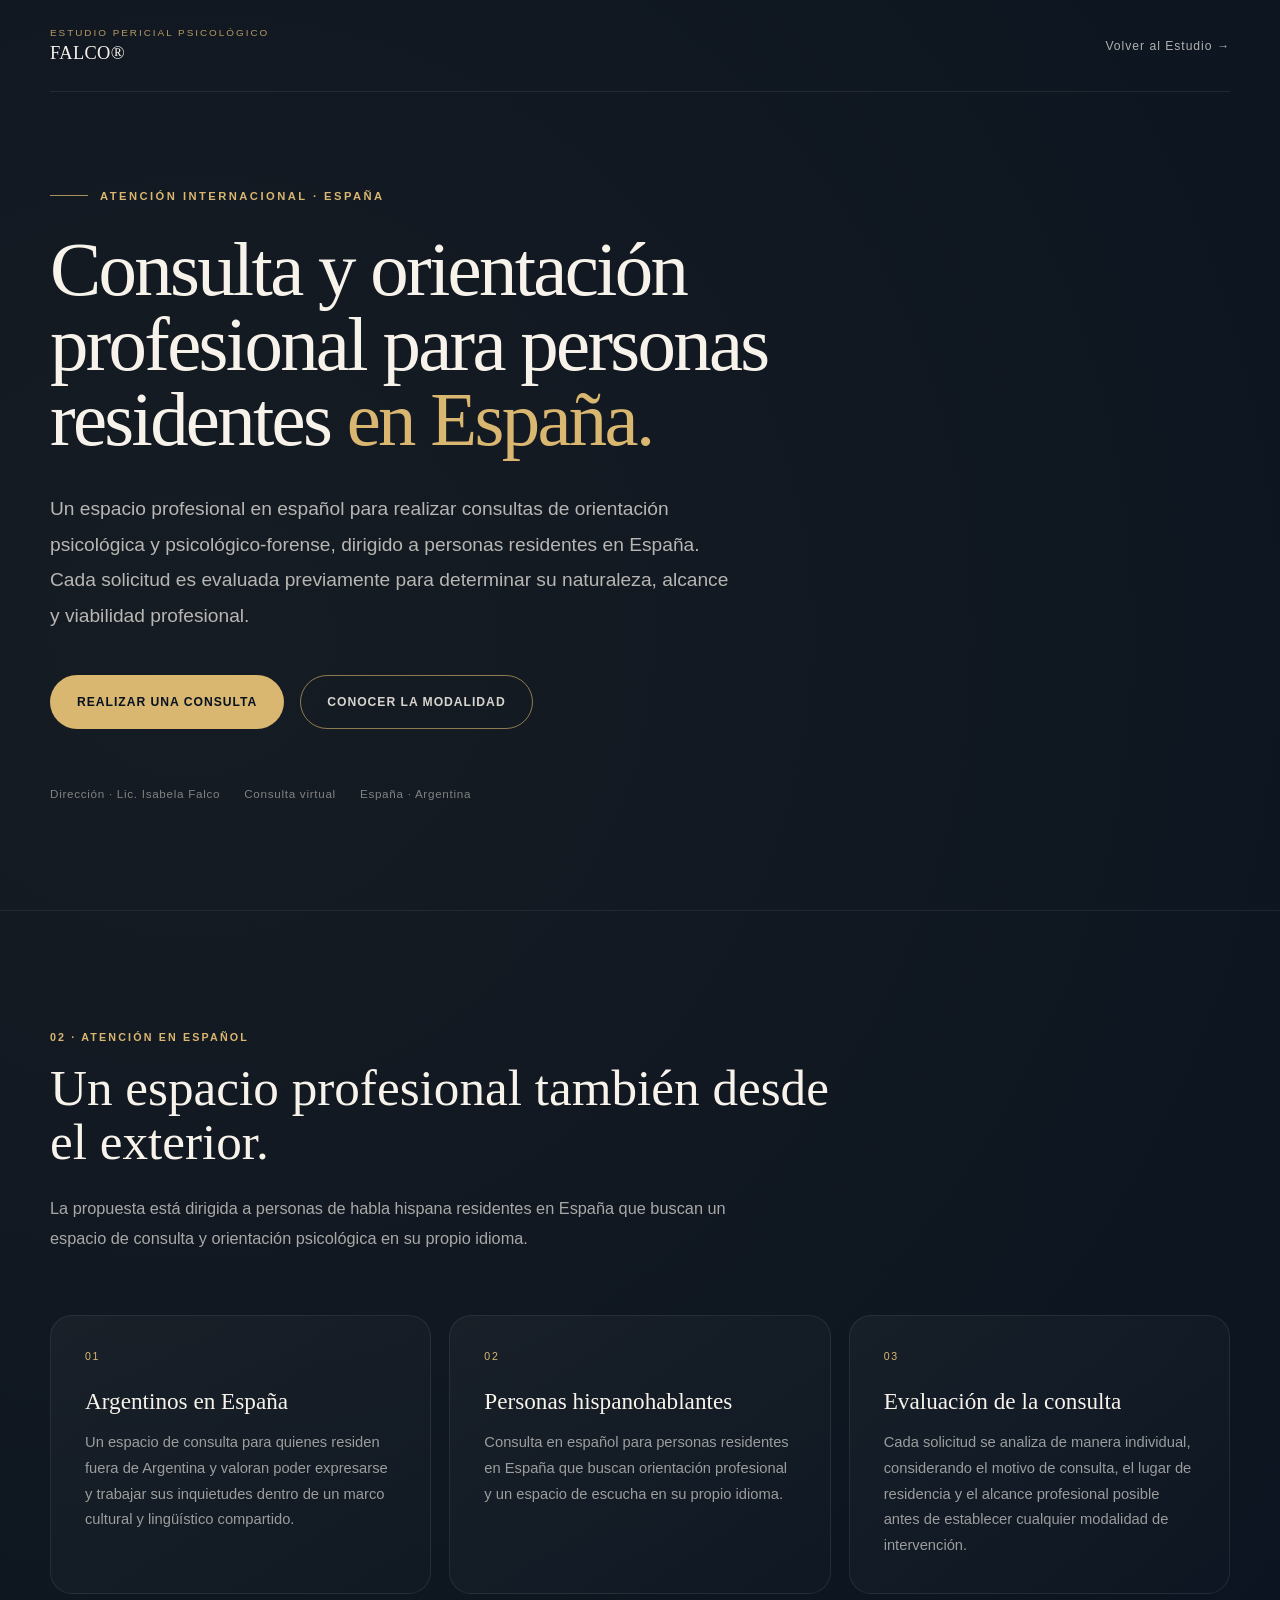
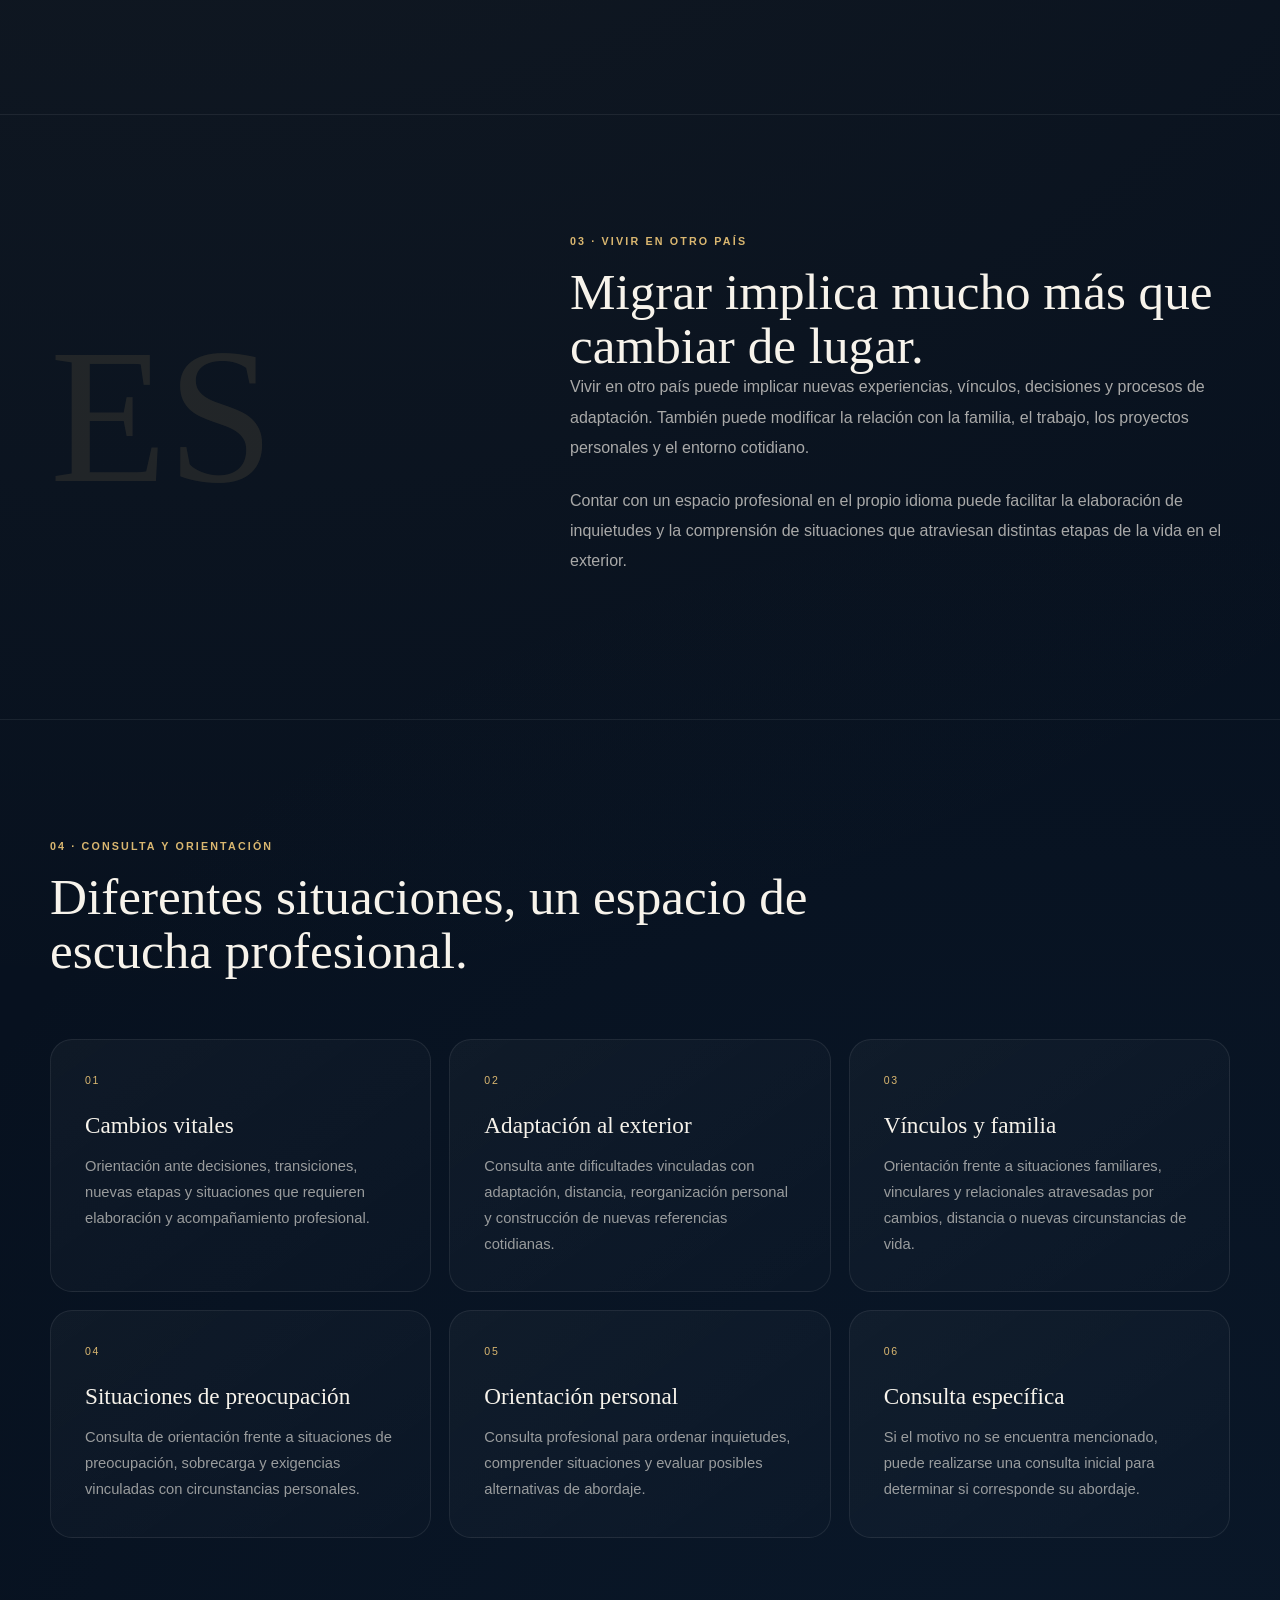
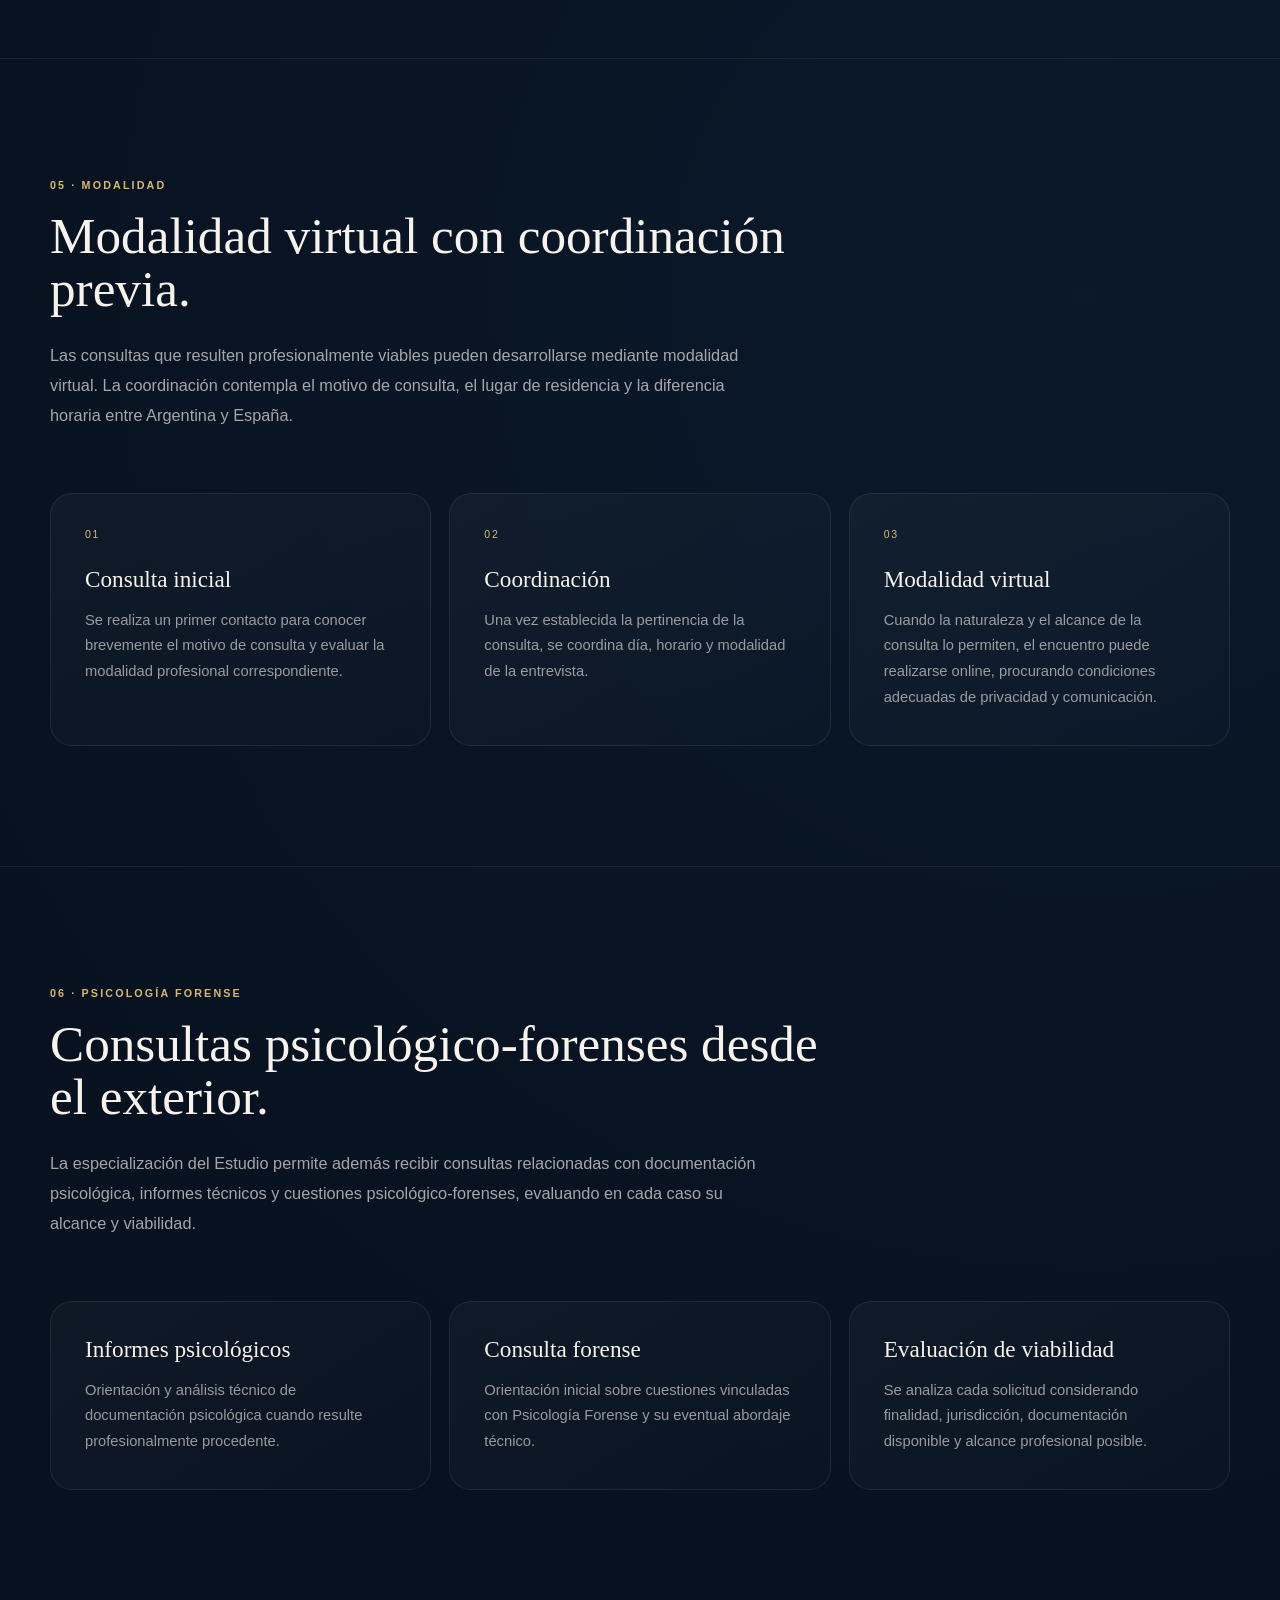
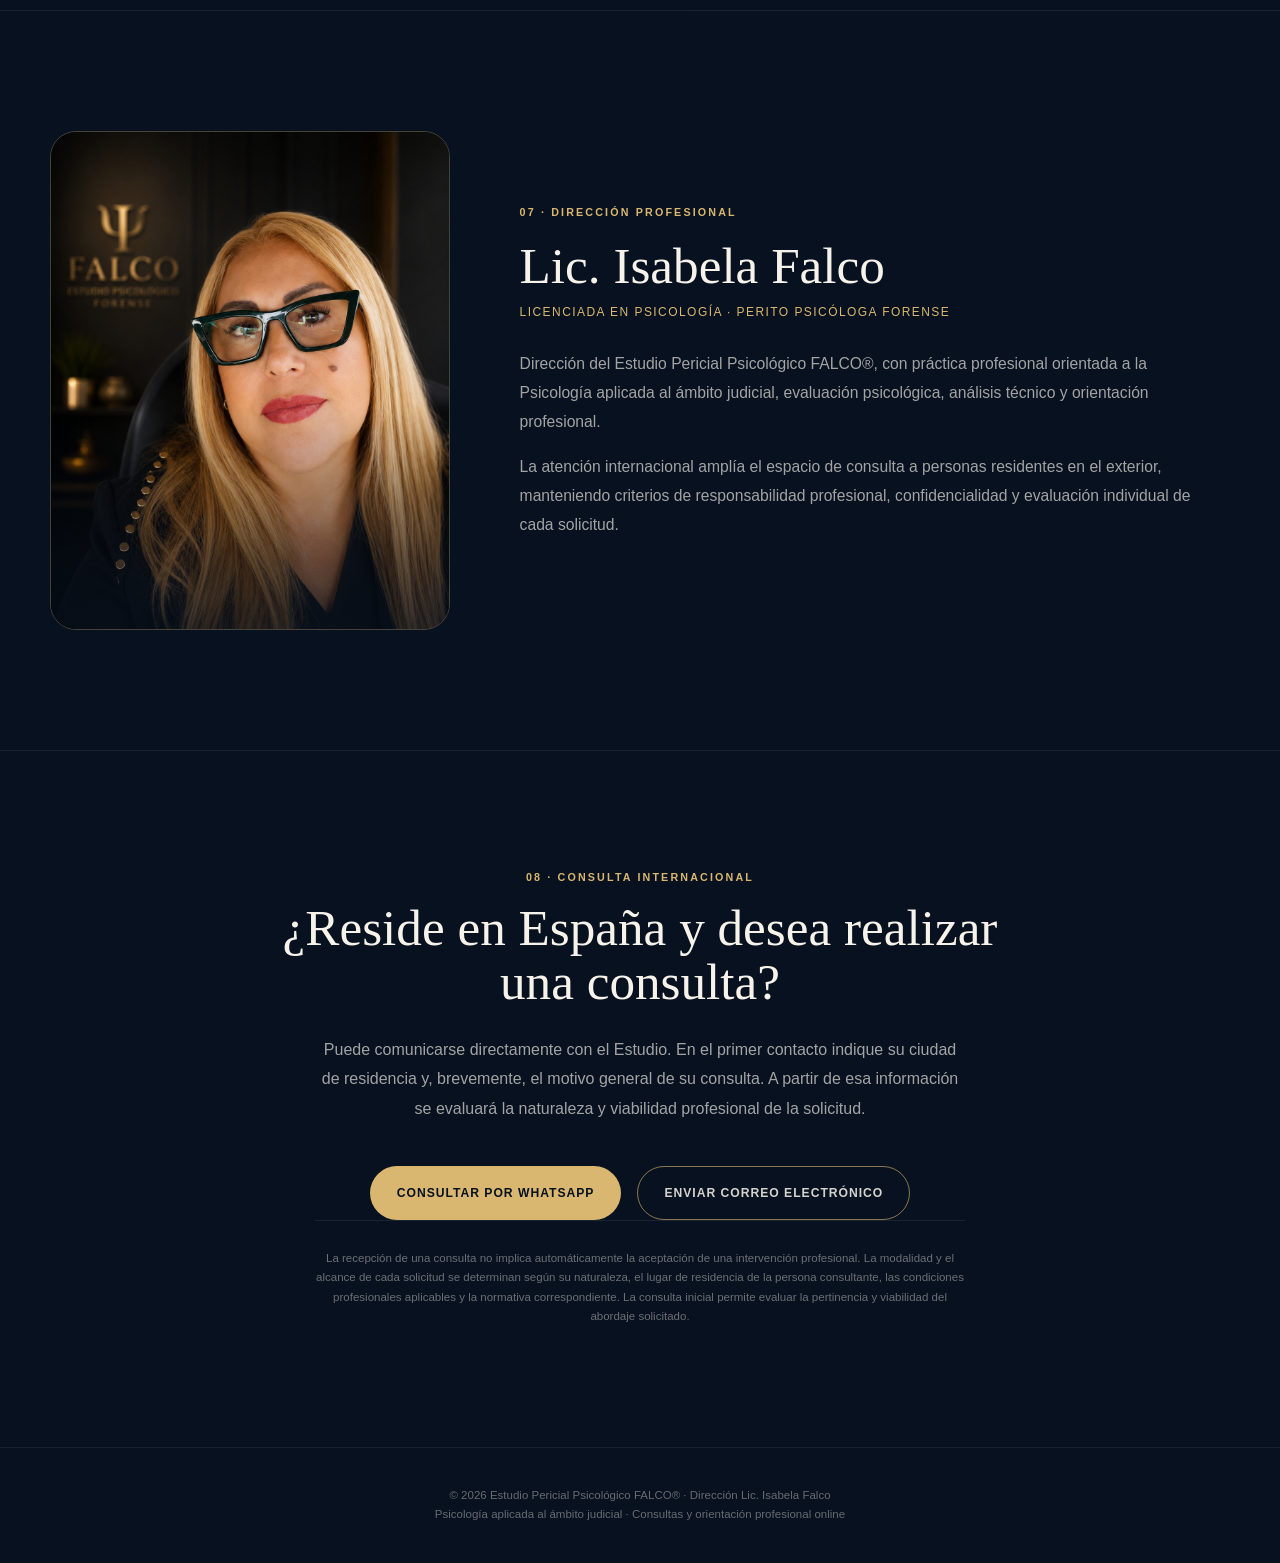
==== commit 52c3d99f: "Optimiza encuadre profesional de atencion internacional" ====
--- a/atencion-psicologica-online-espana.html
+++ b/atencion-psicologica-online-espana.html
@@ -13,14 +13,14 @@
        SEO · ATENCIÓN INTERNACIONAL ESPAÑA
   ====================================================== -->
 
-  <title>
-    Atención Psicológica Online en España | FALCO®
-  </title>
+ <title>
+  Consulta Psicológica y Orientación en Español desde España | FALCO®
+</title>
 
   <meta
-    name="description"
-    content="Atención psicológica online en español para personas residentes en España. Consulta, orientación y acompañamiento profesional a distancia. Estudio Pericial Psicológico FALCO®."
-  >
+  name="description"
+  content="Consultas de orientación psicológica y psicológico-forense en español para personas residentes en España. Evaluación individual de cada solicitud y de su viabilidad profesional. Estudio Pericial Psicológico FALCO®."
+>
 
   <meta
     name="robots"
@@ -63,14 +63,14 @@
   >
 
   <meta
-    property="og:title"
-    content="Atención Psicológica Online en España | FALCO®"
-  >
+  property="og:title"
+  content="Consulta Psicológica y Orientación en Español desde España | FALCO®"
+>
 
   <meta
-    property="og:description"
-    content="Consulta, orientación y acompañamiento psicológico online en español para personas residentes en España."
-  >
+  property="og:description"
+  content="Consultas de orientación psicológica y psicológico-forense en español para personas residentes en España, sujetas a evaluación previa de viabilidad profesional."
+>
 
   <meta
     property="og:url"
@@ -807,30 +807,32 @@
         </div>
 
 
-        <h1>
-          Atención psicológica online
-          para personas residentes
-          <span>en España.</span>
-        </h1>
+      <h1>
+  Consulta y orientación profesional
+  para personas residentes
+  <span>en España.</span>
+</h1>
 
 
         <p class="ef-spain__lead">
-          Un espacio profesional en español para consulta,
-          orientación y acompañamiento psicológico a distancia,
-          con atención personalizada y coordinación previa.
-        </p>
+  Un espacio profesional en español para realizar consultas
+  de orientación psicológica y psicológico-forense,
+  dirigido a personas residentes en España. Cada solicitud
+  es evaluada previamente para determinar su naturaleza,
+  alcance y viabilidad profesional.
+</p>
 
 
         <div class="ef-spain__actions">
 
           <a
-            href="https://wa.me/5491132049521?text=Hola,%20quisiera%20realizar%20una%20consulta%20por%20atención%20psicológica%20online%20desde%20España."
-            target="_blank"
-            rel="noopener noreferrer"
-            class="ef-spain__button"
-          >
-            Solicitar una entrevista
-          </a>
+  href="https://wa.me/5491132049521?text=Hola,%20resido%20en%20España%20y%20quisiera%20realizar%20una%20consulta%20profesional.%20Mi%20ciudad%20de%20residencia%20es:%20"
+  target="_blank"
+  rel="noopener noreferrer"
+  class="ef-spain__button"
+>
+  Realizar una consulta
+</a>
 
 
           <a
@@ -850,7 +852,7 @@
           </span>
 
           <span>
-            Atención virtual
+            Consulta virtual
           </span>
 
           <span>
@@ -926,11 +928,11 @@
             Personas hispanohablantes
           </h3>
 
-          <p>
-            Atención en español para personas residentes
-            en España que buscan orientación y acompañamiento
-            profesional mediante modalidad virtual.
-          </p>
+         <p>
+  Consulta en español para personas residentes
+  en España que buscan orientación profesional
+  y un espacio de escucha en su propio idioma.
+</p>
 
         </article>
 
@@ -942,14 +944,15 @@
           </span>
 
           <h3>
-            Consulta profesional
-          </h3>
-
-          <p>
-            Cada situación se analiza individualmente para
-            determinar la modalidad y el alcance profesional
-            adecuado a la naturaleza de la consulta.
-          </p>
+  Evaluación de la consulta
+</h3>
+
+<p>
+  Cada solicitud se analiza de manera individual,
+  considerando el motivo de consulta, el lugar de residencia
+  y el alcance profesional posible antes de establecer
+  cualquier modalidad de intervención.
+</p>
 
         </article>
 
@@ -1085,14 +1088,14 @@
           <span class="ef-spain__card-index">04</span>
 
           <h3>
-            Estrés y sobrecarga
-          </h3>
-
-          <p>
-            Espacio de consulta para abordar situaciones
-            de exigencia, preocupación o sobrecarga
-            asociadas con circunstancias personales.
-          </p>
+  Situaciones de preocupación
+</h3>
+
+<p>
+  Consulta de orientación frente a situaciones
+  de preocupación, sobrecarga y exigencias
+  vinculadas con circunstancias personales.
+</p>
         </article>
 
 
@@ -1149,16 +1152,18 @@
           05 · MODALIDAD
         </span>
 
-        <h2>
-          Atención virtual
-          con coordinación previa.
-        </h2>
+       <h2>
+  Modalidad virtual
+  con coordinación previa.
+</h2>
 
         <p class="ef-spain__section-intro">
-          Las entrevistas se realizan mediante modalidad online.
-          La coordinación contempla la diferencia horaria entre
-          Argentina y España para acordar un horario adecuado.
-        </p>
+  Las consultas que resulten profesionalmente viables
+  pueden desarrollarse mediante modalidad virtual.
+  La coordinación contempla el motivo de consulta,
+  el lugar de residencia y la diferencia horaria
+  entre Argentina y España.
+</p>
 
       </div>
 
@@ -1208,15 +1213,15 @@
             03
           </span>
 
-          <h3>
-            Entrevista online
-          </h3>
-
-          <p>
-            El encuentro se desarrolla de manera virtual,
-            procurando condiciones adecuadas de privacidad
-            y comunicación.
-          </p>
+         <h3>
+  Modalidad virtual
+</h3>
+
+<p>
+  Cuando la naturaleza y el alcance de la consulta lo permiten,
+  el encuentro puede realizarse online, procurando condiciones
+  adecuadas de privacidad y comunicación.
+</p>
 
         </article>
 
@@ -1380,22 +1385,24 @@
         </h2>
 
         <p>
-          Puede comunicarse directamente con el Estudio.
-          En el primer contacto indique que reside en España
-          y, de manera breve, el motivo general de su consulta.
-        </p>
+  Puede comunicarse directamente con el Estudio.
+  En el primer contacto indique su ciudad de residencia
+  y, brevemente, el motivo general de su consulta.
+  A partir de esa información se evaluará la naturaleza
+  y viabilidad profesional de la solicitud.
+</p>
 
 
         <div class="ef-spain__actions">
 
           <a
-            href="https://wa.me/5491132049521?text=Hola,%20resido%20en%20España%20y%20quisiera%20realizar%20una%20consulta."
-            target="_blank"
-            rel="noopener noreferrer"
-            class="ef-spain__button"
-          >
-            Consultar por WhatsApp
-          </a>
+  href="https://wa.me/5491132049521?text=Hola,%20resido%20en%20España%20y%20quisiera%20realizar%20una%20consulta%20profesional.%20Mi%20ciudad%20de%20residencia%20es:%20"
+  target="_blank"
+  rel="noopener noreferrer"
+  class="ef-spain__button"
+>
+  Consultar por WhatsApp
+</a>
 
 
           <a
@@ -1409,12 +1416,14 @@
 
 
         <p class="ef-spain__notice">
-          La modalidad y el alcance de cada intervención se determinan
-          según la naturaleza de la consulta, las condiciones profesionales
-          aplicables y la normativa correspondiente al lugar de residencia
-          de la persona consultante. La consulta inicial permite evaluar
-          la pertinencia y viabilidad del abordaje solicitado.
-        </p>
+  La recepción de una consulta no implica automáticamente
+  la aceptación de una intervención profesional.
+  La modalidad y el alcance de cada solicitud se determinan
+  según su naturaleza, el lugar de residencia de la persona
+  consultante, las condiciones profesionales aplicables
+  y la normativa correspondiente. La consulta inicial permite
+  evaluar la pertinencia y viabilidad del abordaje solicitado.
+</p>
 
       </div>
 
@@ -1436,7 +1445,7 @@
       <br>
 
       Psicología aplicada al ámbito judicial ·
-      Atención y consultas profesionales online
+Consultas y orientación profesional online
 
     </div>
 
--- a/css/estudio-falco.css
+++ b/css/estudio-falco.css
@@ -9407,4 +9407,304 @@
     object-position: center 30%;
   }
 
+}
+
+
+/* =========================================================
+   14 · ATENCIÓN INTERNACIONAL
+========================================================= */
+
+.ef-international {
+  position: relative;
+  padding: 120px 0;
+  overflow: hidden;
+
+  background:
+    radial-gradient(
+      circle at 82% 28%,
+      rgba(201, 164, 92, 0.09),
+      transparent 34%
+    ),
+    linear-gradient(
+      180deg,
+      rgba(8, 20, 35, 0.98),
+      rgba(6, 16, 29, 1)
+    );
+
+  border-top: 1px solid rgba(255, 255, 255, 0.06);
+  border-bottom: 1px solid rgba(255, 255, 255, 0.06);
+}
+
+
+/* ---------------------------------------------------------
+   CABECERA
+--------------------------------------------------------- */
+
+.ef-international__header {
+  display: grid;
+  grid-template-columns: 160px minmax(0, 760px);
+  gap: 48px;
+
+  margin-bottom: 64px;
+}
+
+
+.ef-international__header h2 {
+  margin: 12px 0 24px;
+
+  font-family: "Playfair Display", Georgia, serif;
+  font-size: clamp(2.7rem, 5vw, 5.2rem);
+  font-weight: 400;
+  line-height: 0.98;
+  letter-spacing: -0.035em;
+
+  color: #f4efe6;
+}
+
+
+.ef-international__header h2 span {
+  display: block;
+  color: #d7b36a;
+}
+
+
+.ef-international__header > div > p:last-child {
+  max-width: 680px;
+  margin: 0;
+
+  font-size: 1rem;
+  line-height: 1.85;
+
+  color: rgba(244, 239, 230, 0.64);
+}
+
+
+/* ---------------------------------------------------------
+   TARJETAS
+--------------------------------------------------------- */
+
+.ef-international__grid {
+  display: grid;
+  grid-template-columns: repeat(2, minmax(0, 1fr));
+  gap: 22px;
+
+  margin-left: 208px;
+}
+
+
+.ef-international__card {
+  position: relative;
+
+  display: flex;
+  flex-direction: column;
+
+  min-height: 330px;
+  padding: 42px;
+
+  overflow: hidden;
+
+  border: 1px solid rgba(215, 179, 106, 0.22);
+  border-radius: 24px;
+
+  text-decoration: none;
+
+  background:
+    linear-gradient(
+      145deg,
+      rgba(255, 255, 255, 0.045),
+      rgba(255, 255, 255, 0.012)
+    );
+
+  transition:
+    transform 300ms ease,
+    border-color 300ms ease,
+    background 300ms ease;
+}
+
+
+a.ef-international__card:hover {
+  transform: translateY(-6px);
+
+  border-color: rgba(215, 179, 106, 0.55);
+
+  background:
+    linear-gradient(
+      145deg,
+      rgba(215, 179, 106, 0.09),
+      rgba(255, 255, 255, 0.018)
+    );
+}
+
+
+/* línea superior dorada */
+
+.ef-international__card::before {
+  content: "";
+
+  position: absolute;
+  top: 0;
+  left: 42px;
+
+  width: 52px;
+  height: 1px;
+
+  background: #d7b36a;
+}
+
+
+/* ---------------------------------------------------------
+   PAÍS
+--------------------------------------------------------- */
+
+.ef-international__country {
+  display: block;
+
+  margin-bottom: 42px;
+
+  font-size: 0.68rem;
+  font-weight: 600;
+  letter-spacing: 0.19em;
+  text-transform: uppercase;
+
+  color: #d7b36a;
+}
+
+
+/* ---------------------------------------------------------
+   TÍTULOS
+--------------------------------------------------------- */
+
+.ef-international__card h3 {
+  max-width: 440px;
+
+  margin: 0 0 18px;
+
+  font-family: "Playfair Display", Georgia, serif;
+  font-size: clamp(1.65rem, 2.5vw, 2.35rem);
+  font-weight: 400;
+  line-height: 1.1;
+
+  color: #f4efe6;
+}
+
+
+/* ---------------------------------------------------------
+   TEXTO
+--------------------------------------------------------- */
+
+.ef-international__card p {
+  max-width: 470px;
+
+  margin: 0 0 38px;
+
+  font-size: 0.92rem;
+  line-height: 1.75;
+
+  color: rgba(244, 239, 230, 0.58);
+}
+
+
+/* ---------------------------------------------------------
+   ACCIÓN
+--------------------------------------------------------- */
+
+.ef-international__action {
+  display: inline-block;
+
+  margin-top: auto;
+
+  font-size: 0.7rem;
+  font-weight: 600;
+  letter-spacing: 0.12em;
+  text-transform: uppercase;
+
+  color: #d7b36a;
+}
+
+
+/* ---------------------------------------------------------
+   ESTADOS UNIDOS · PRÓXIMAMENTE
+--------------------------------------------------------- */
+
+.ef-international__card--soon {
+  opacity: 0.62;
+}
+
+
+.ef-international__card--soon::after {
+  content: "EN PREPARACIÓN";
+
+  position: absolute;
+  top: 40px;
+  right: 38px;
+
+  padding: 7px 10px;
+
+  border: 1px solid rgba(255, 255, 255, 0.12);
+  border-radius: 999px;
+
+  font-size: 0.54rem;
+  letter-spacing: 0.13em;
+
+  color: rgba(244, 239, 230, 0.48);
+}
+
+
+/* =========================================================
+   RESPONSIVE
+========================================================= */
+
+@media (max-width: 980px) {
+
+  .ef-international {
+    padding: 100px 0;
+  }
+
+
+  .ef-international__header {
+    grid-template-columns: 1fr;
+    gap: 24px;
+  }
+
+
+  .ef-international__grid {
+    margin-left: 0;
+  }
+
+}
+
+
+@media (max-width: 720px) {
+
+  .ef-international {
+    padding: 82px 0;
+  }
+
+
+  .ef-international__grid {
+    grid-template-columns: 1fr;
+  }
+
+
+  .ef-international__card {
+    min-height: 300px;
+    padding: 32px;
+  }
+
+
+  .ef-international__card::before {
+    left: 32px;
+  }
+
+
+  .ef-international__card--soon::after {
+    top: 30px;
+    right: 28px;
+  }
+
+
+  .ef-international__country {
+    margin-bottom: 34px;
+  }
+
 }
